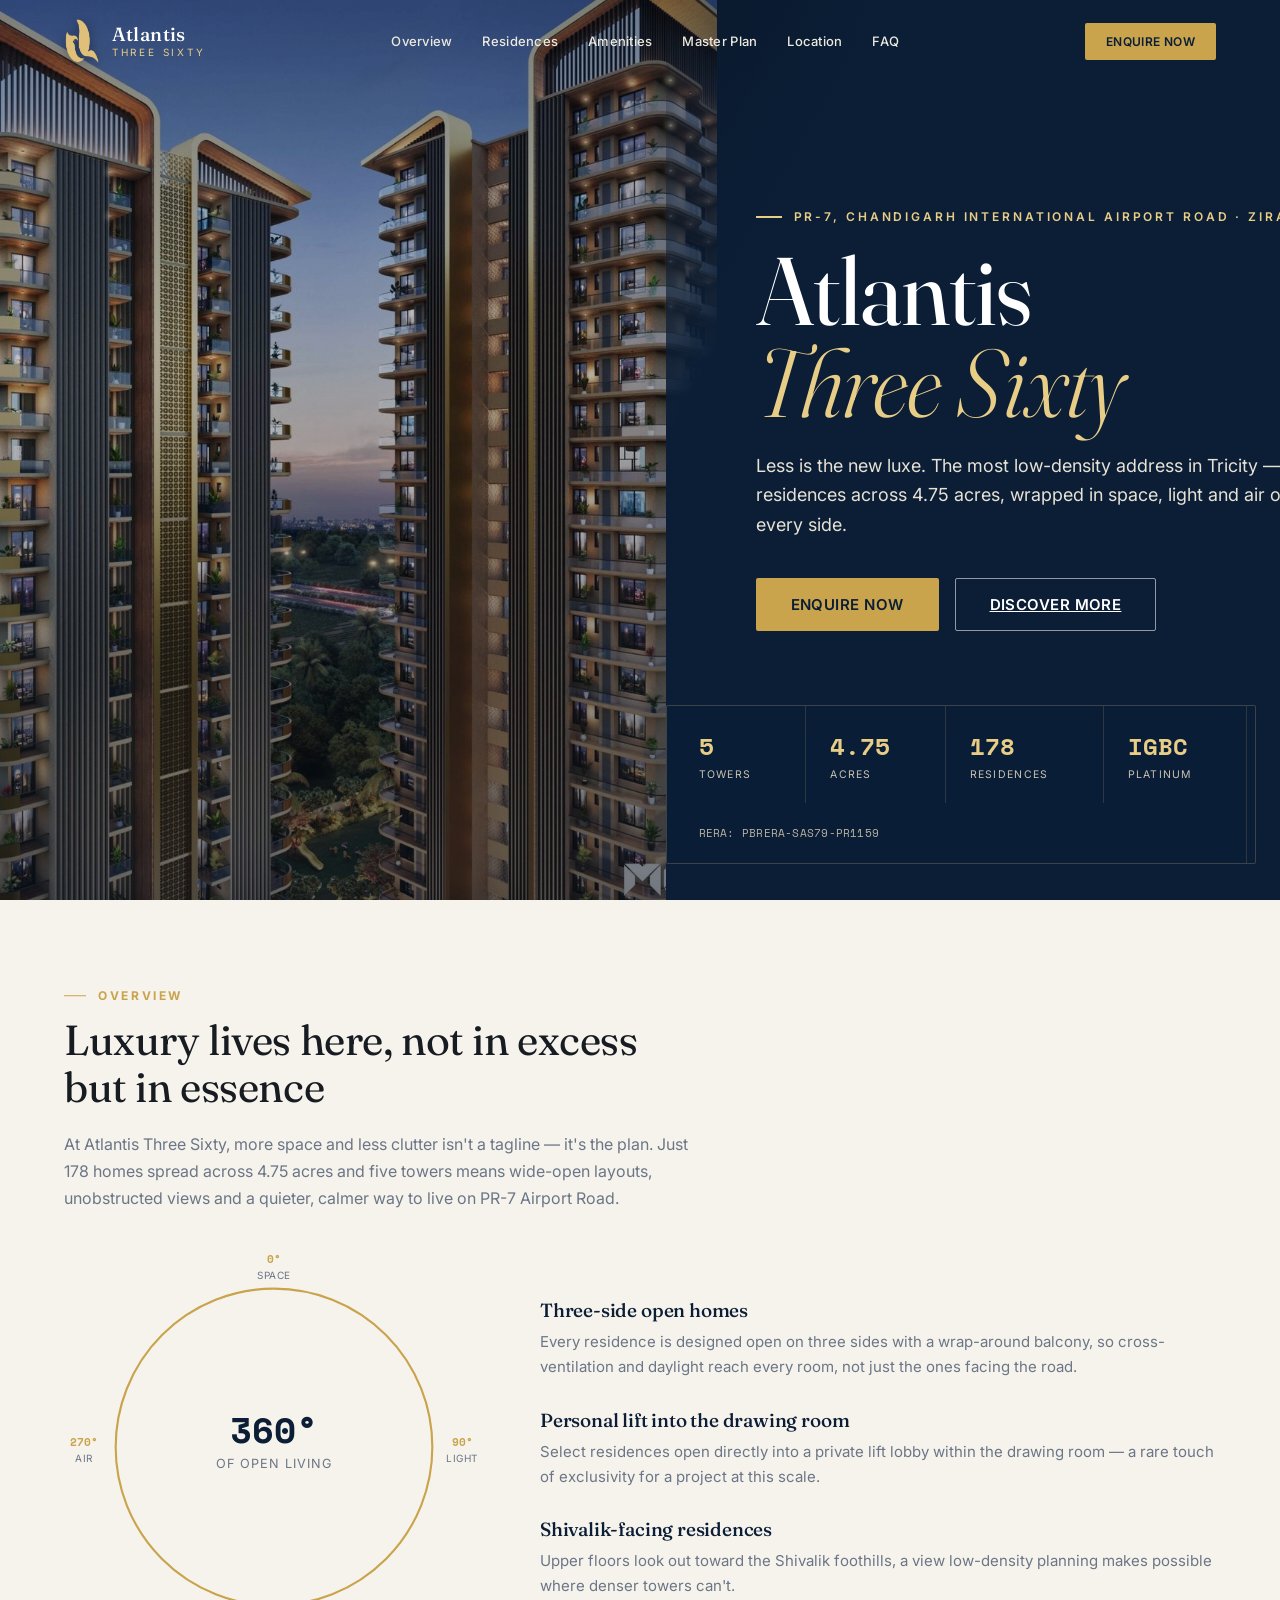
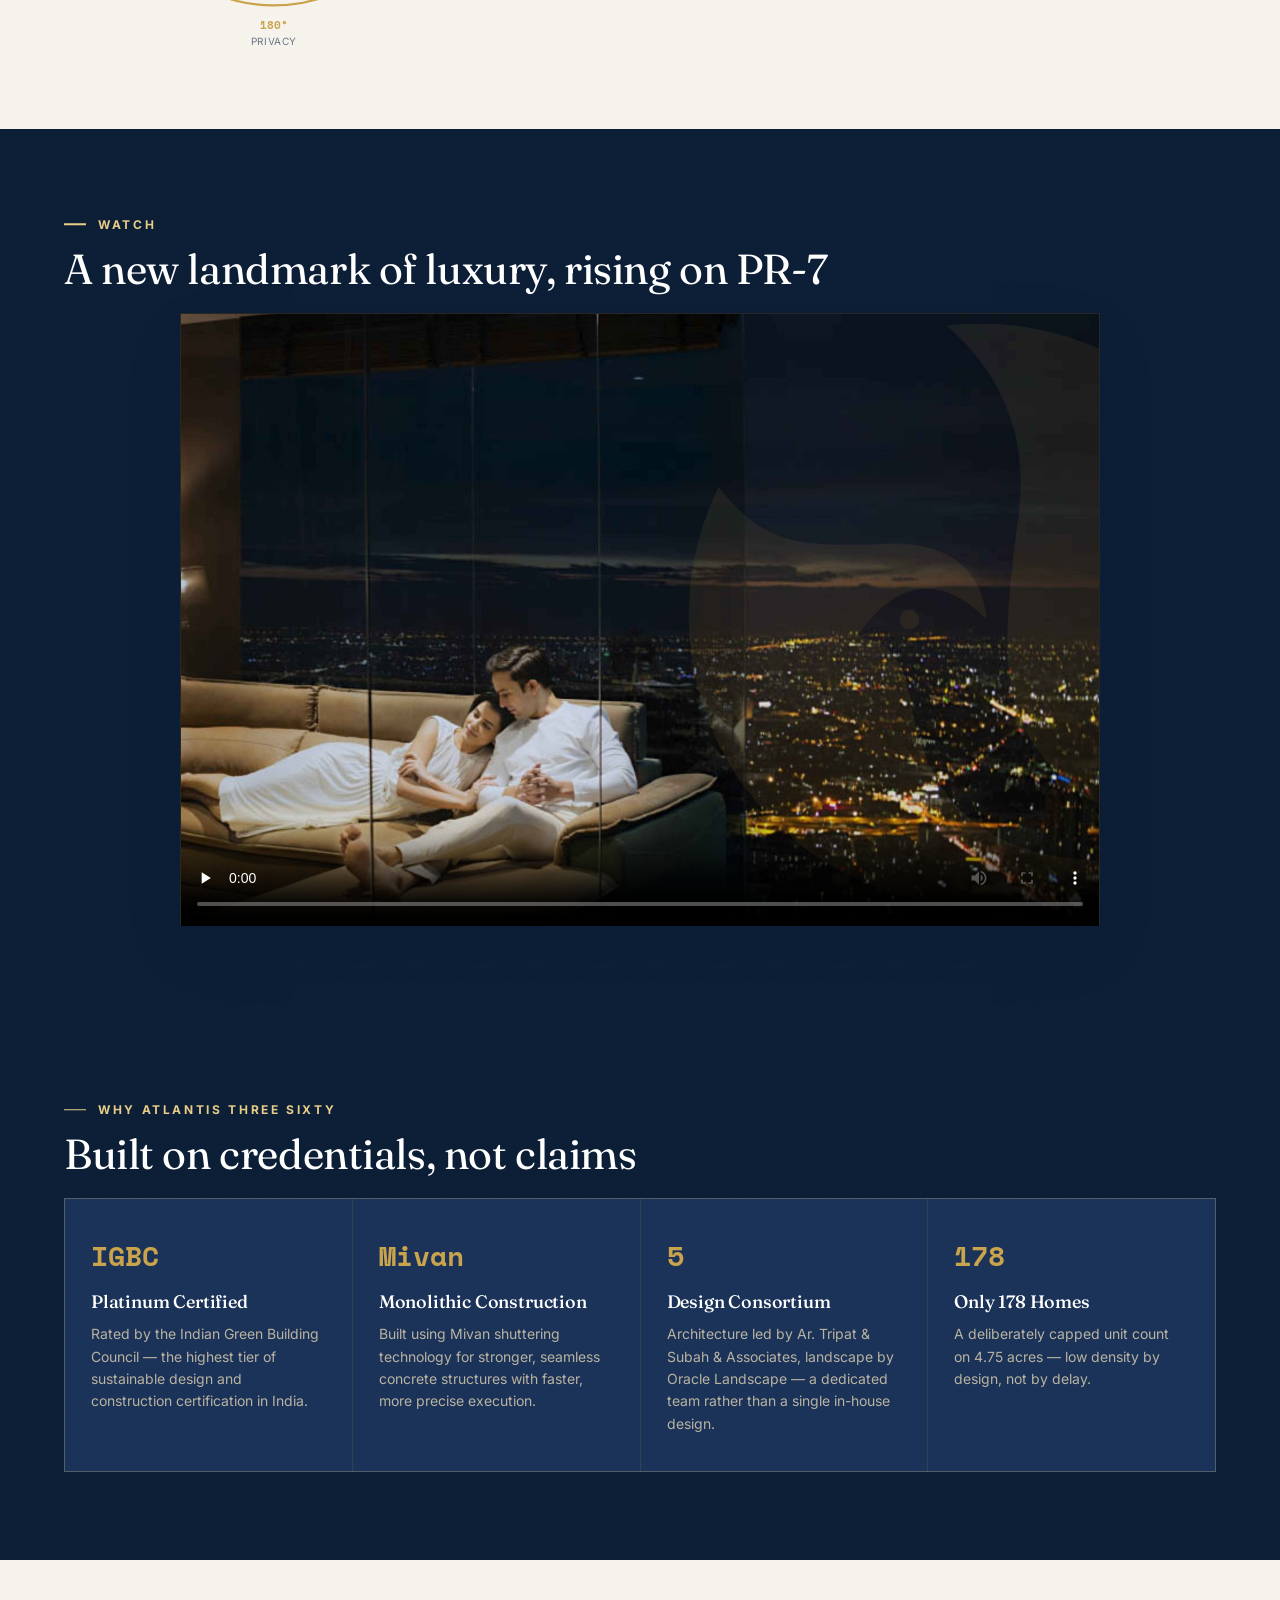
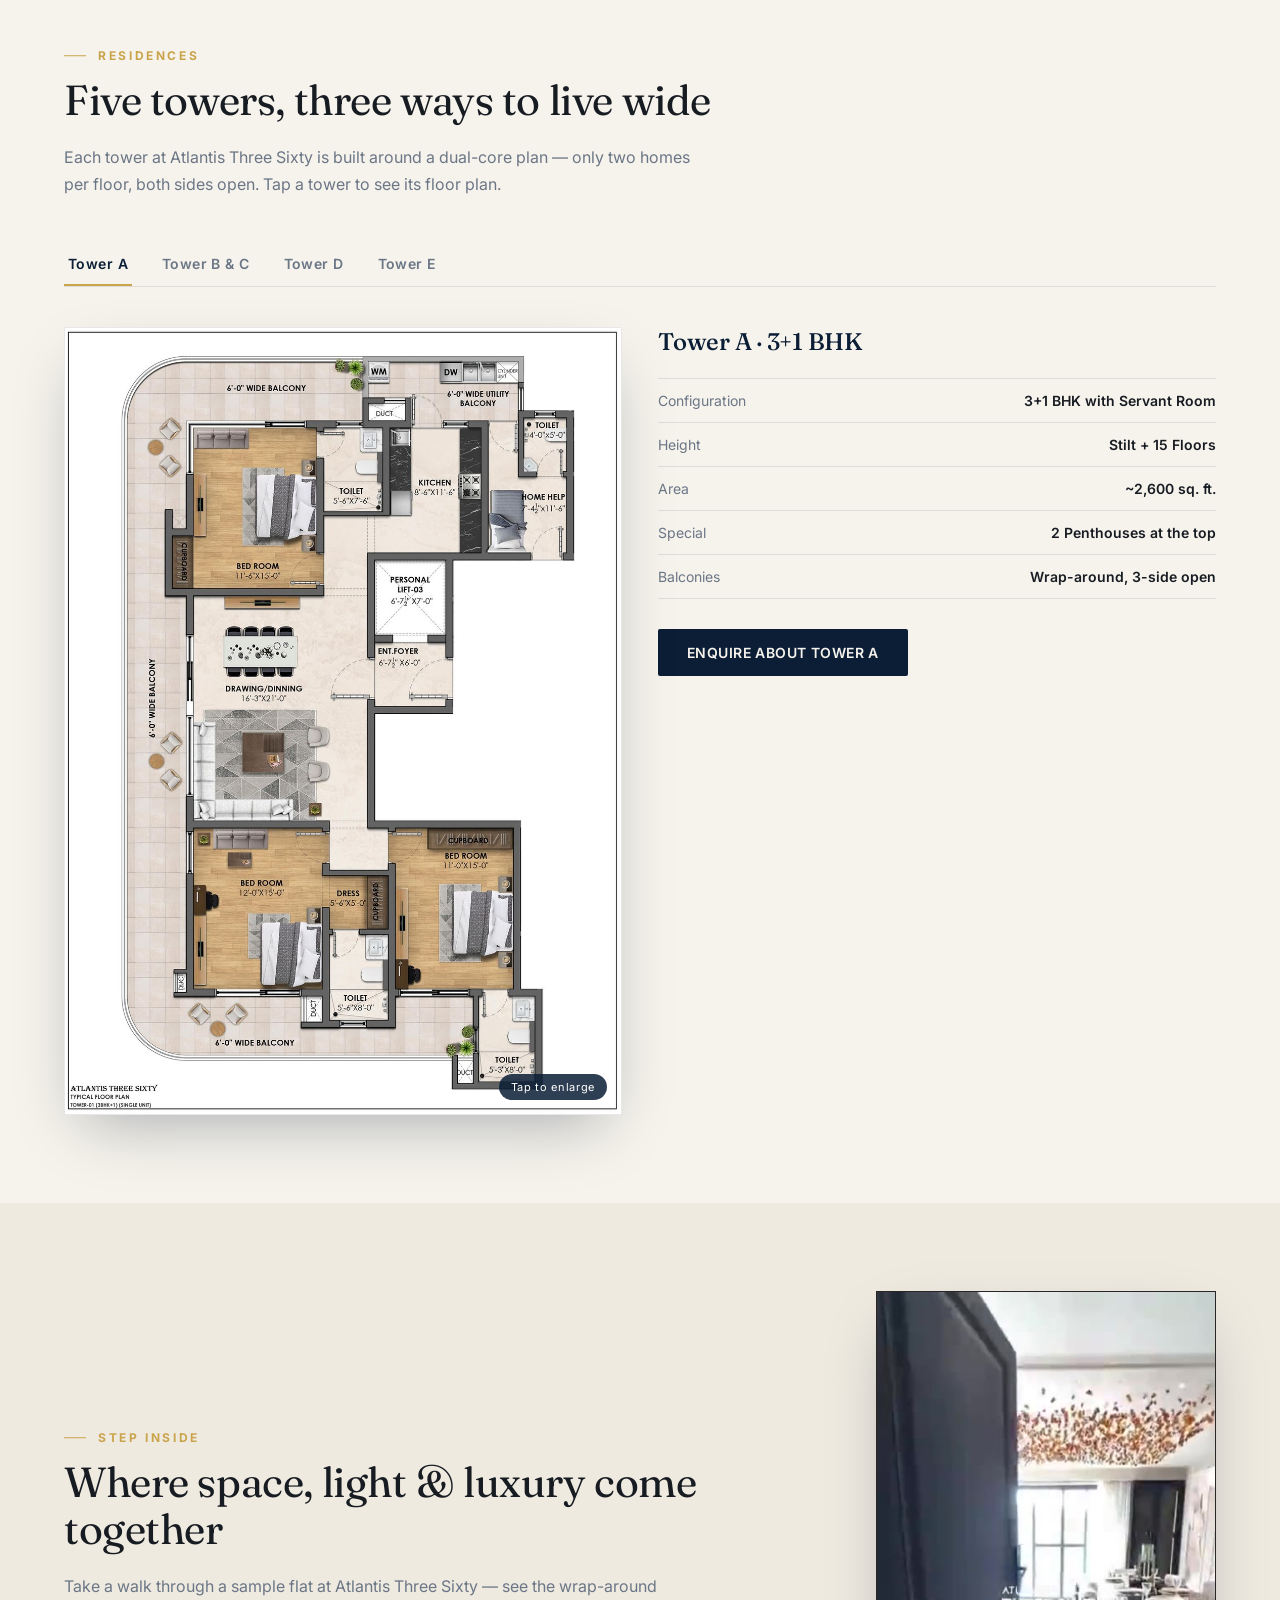
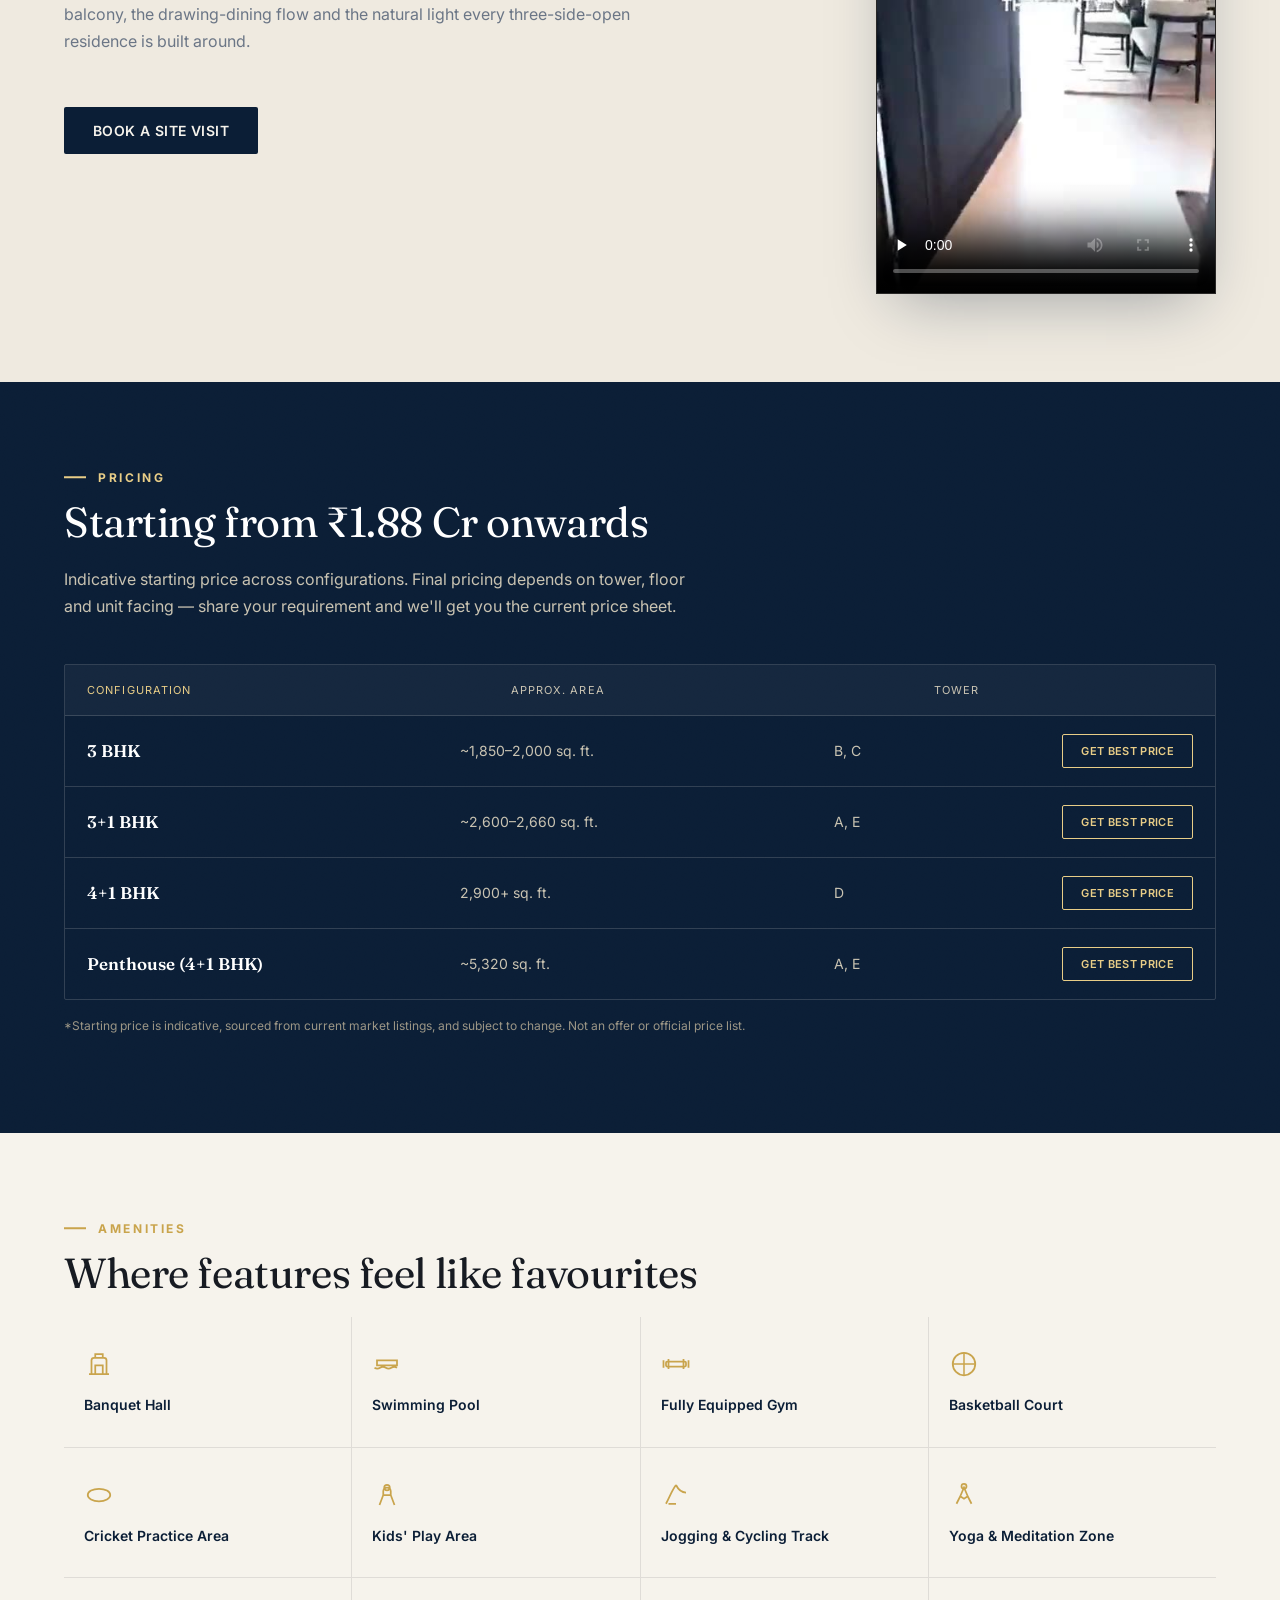
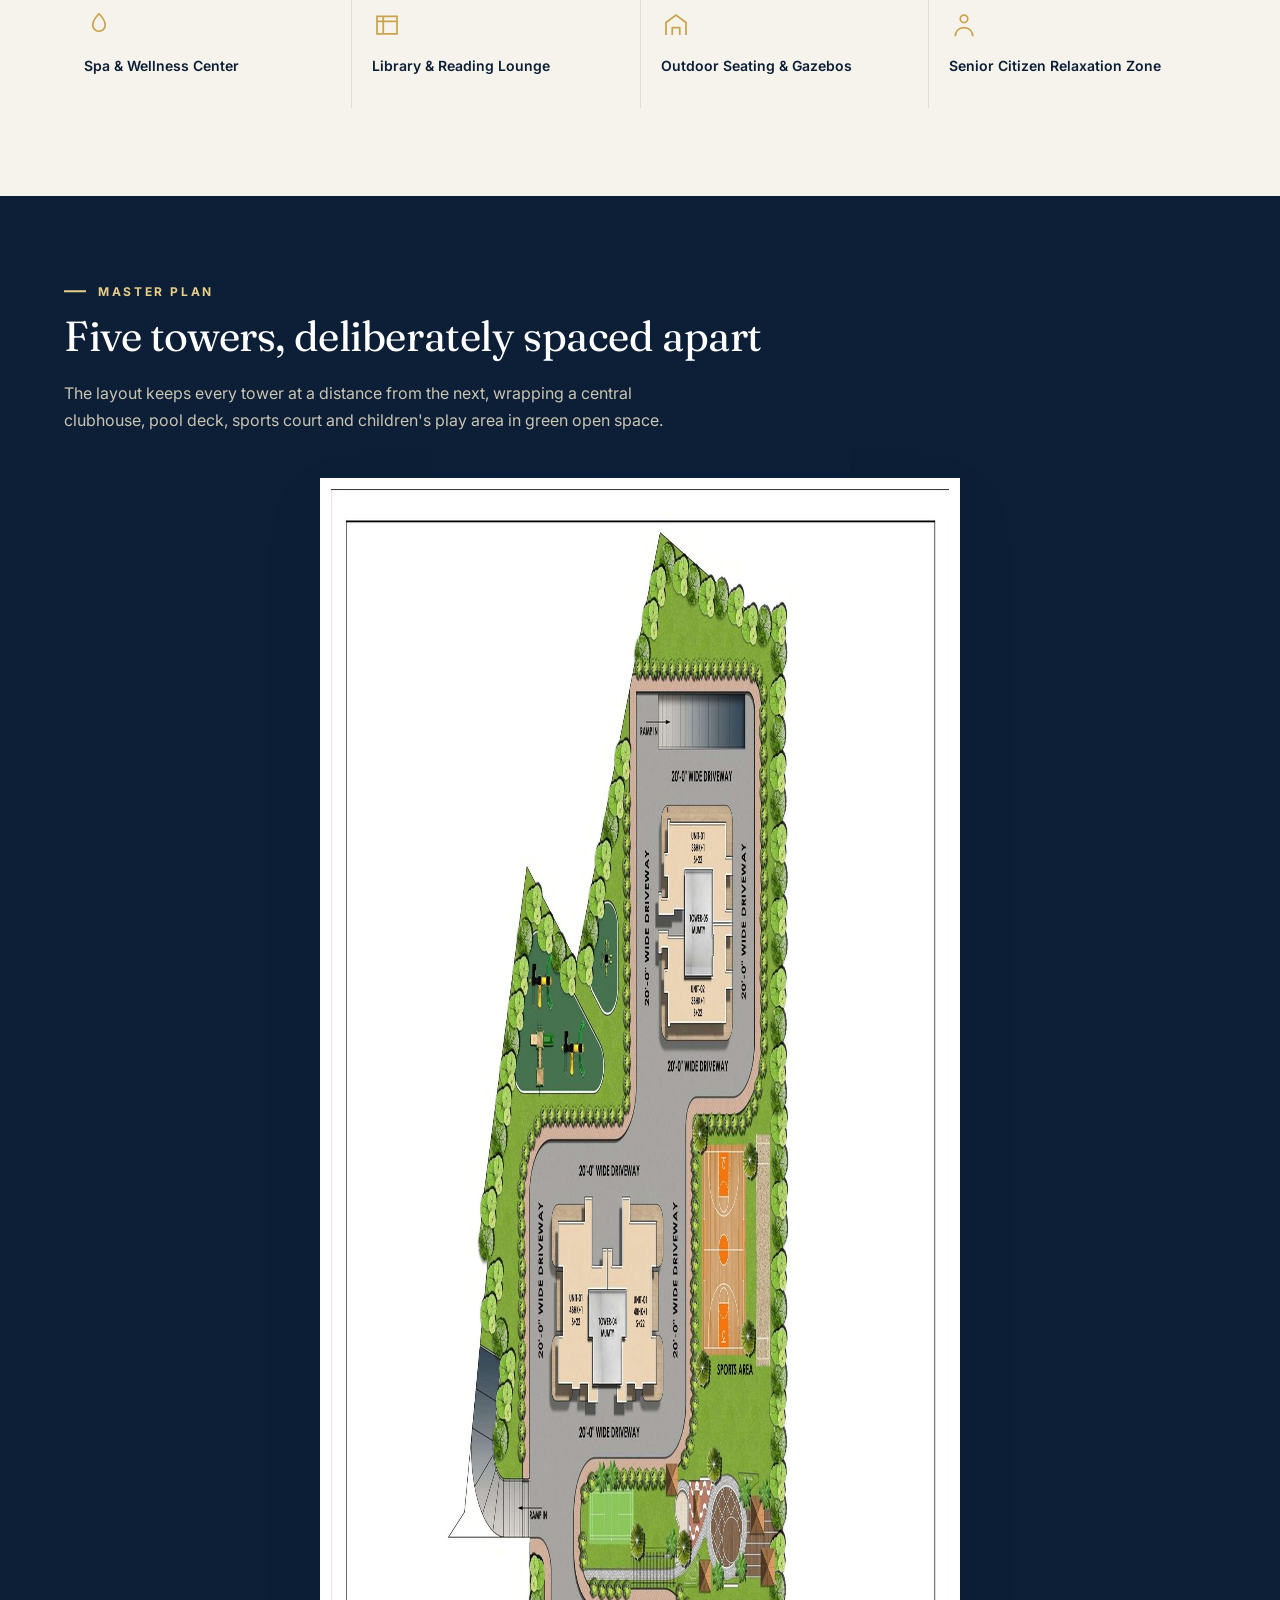
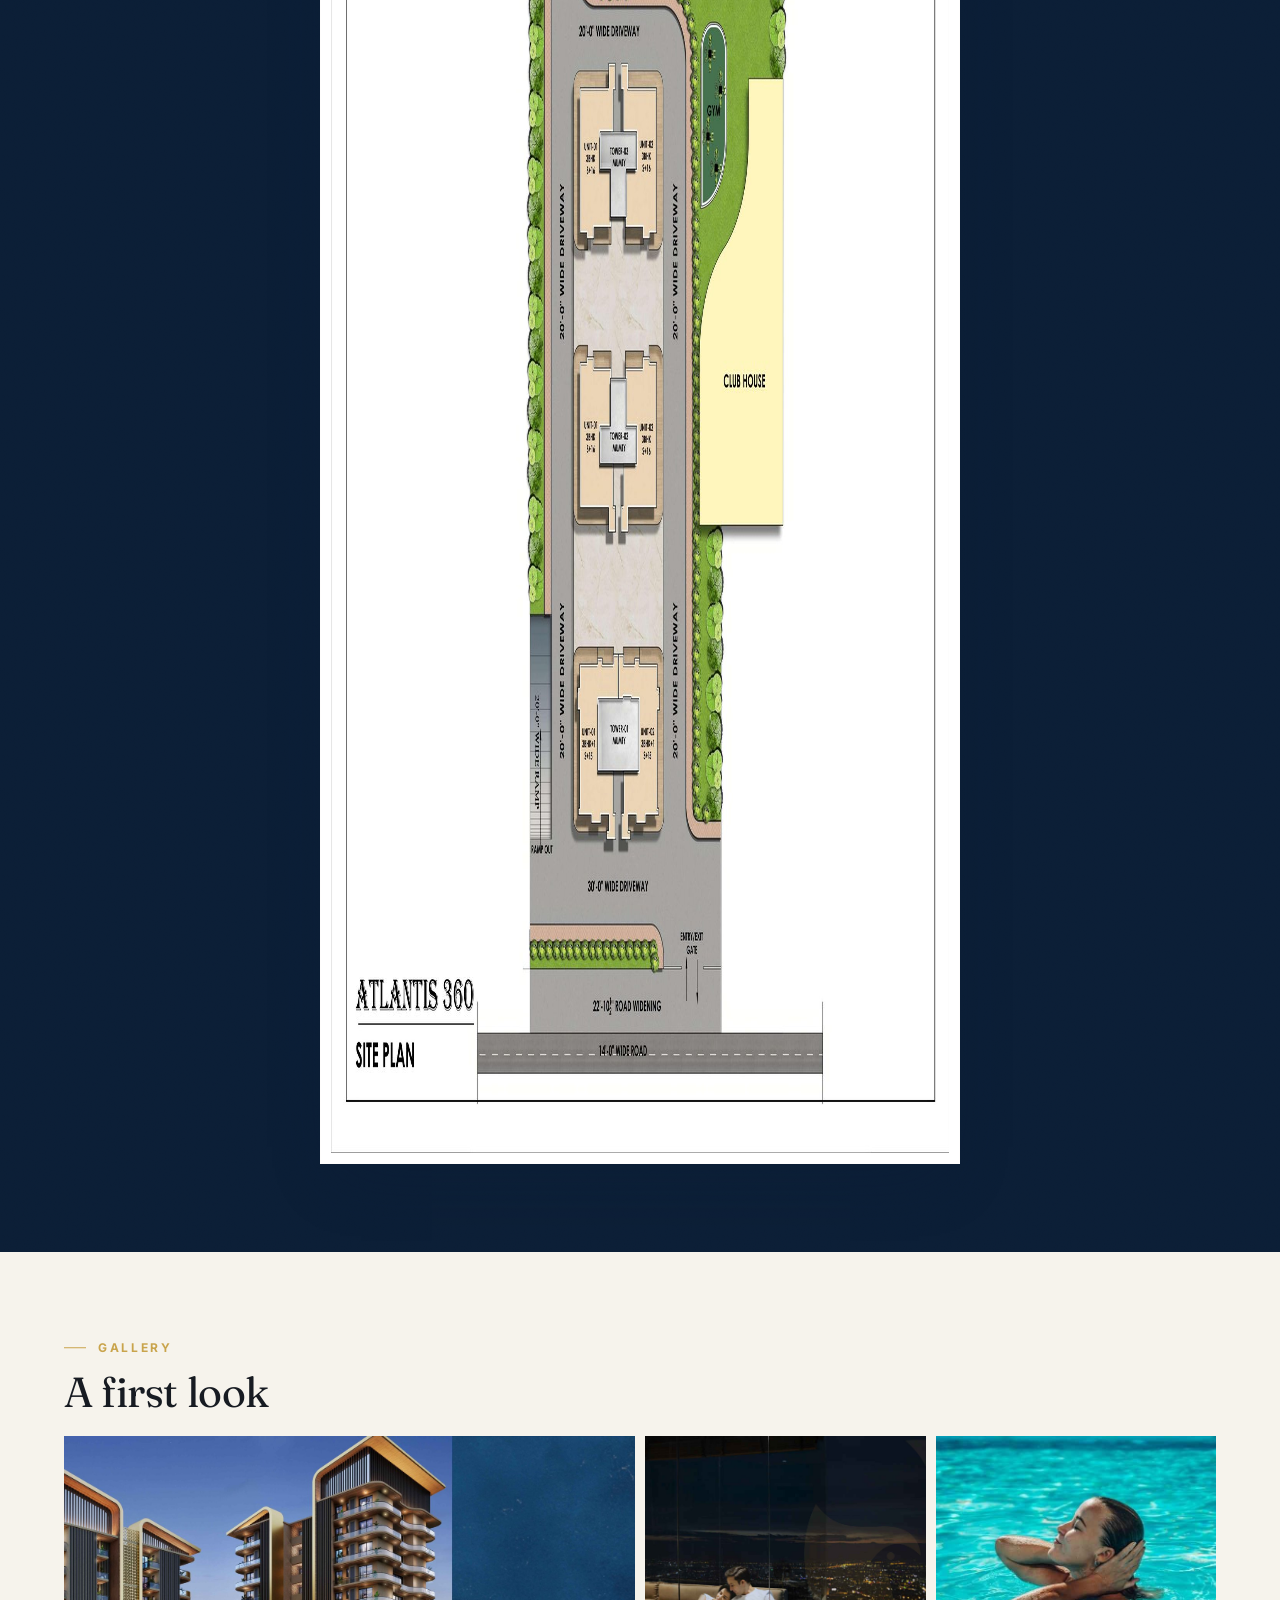
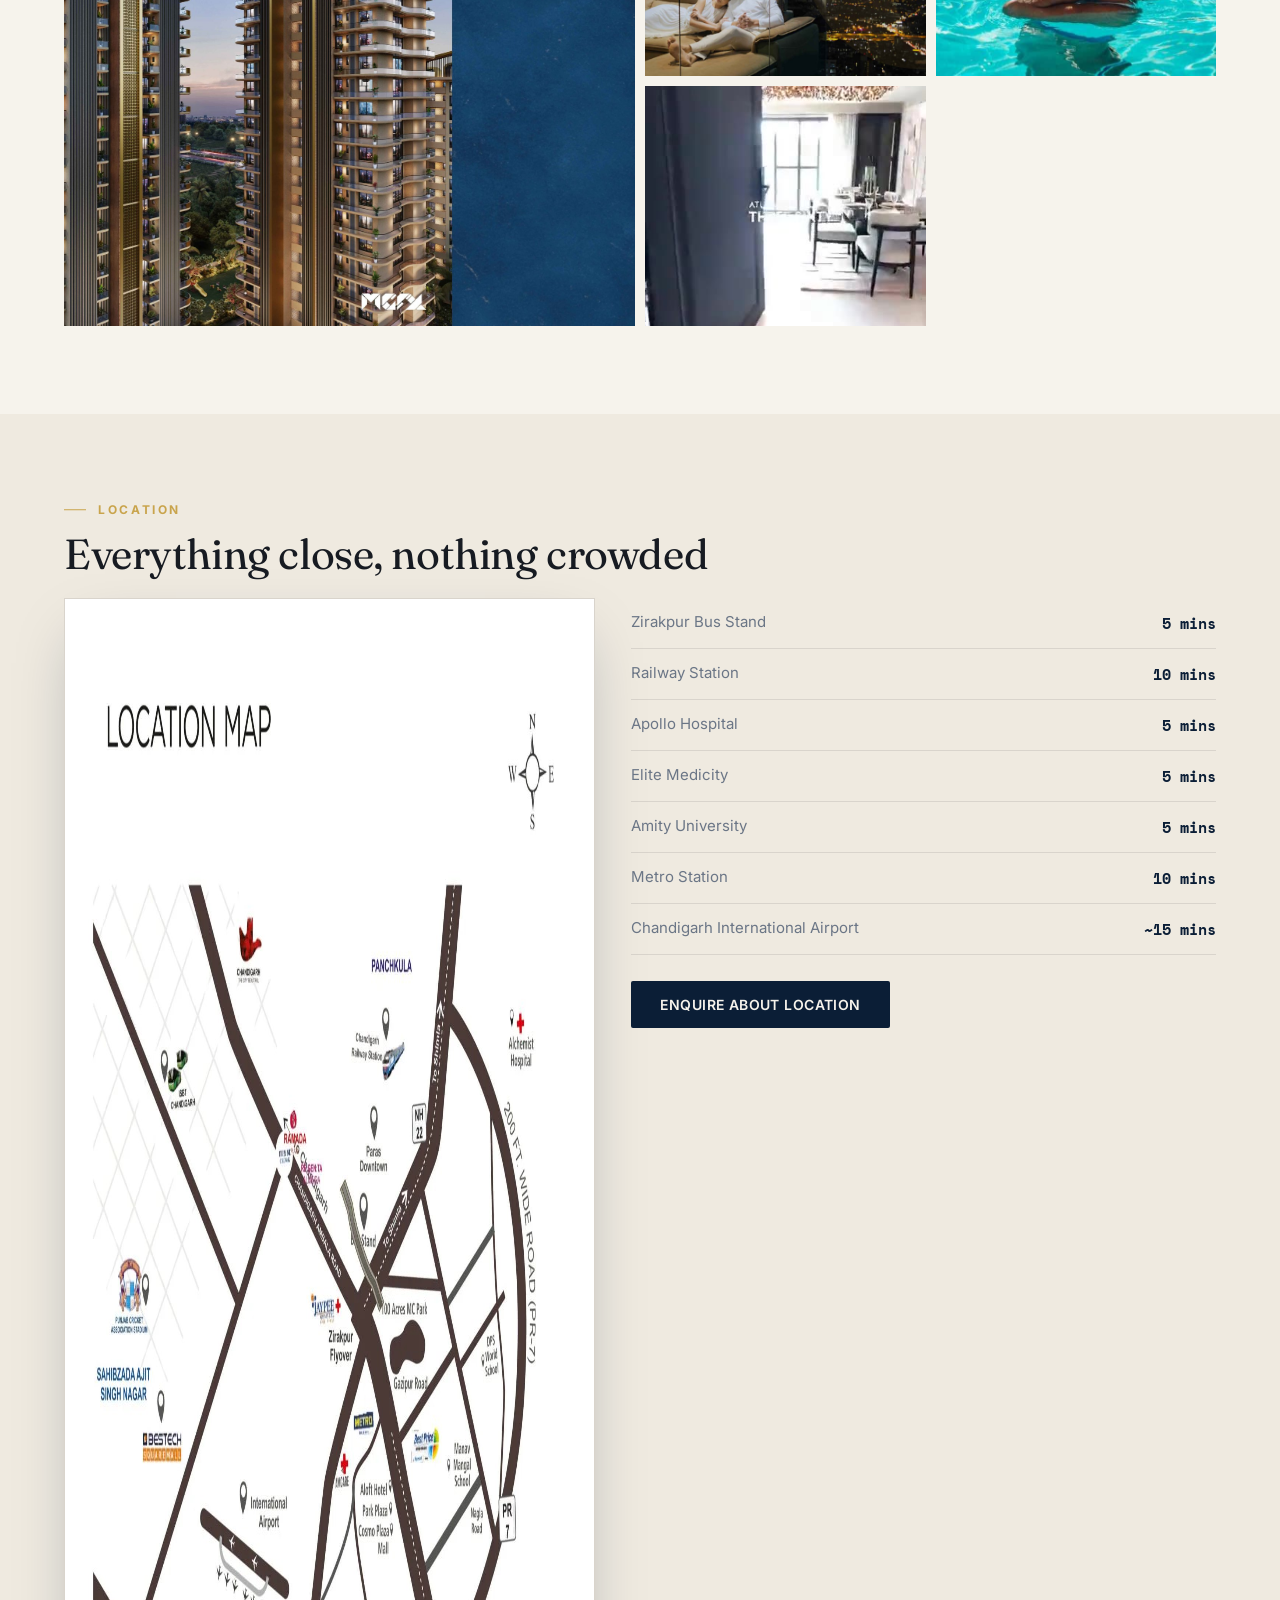
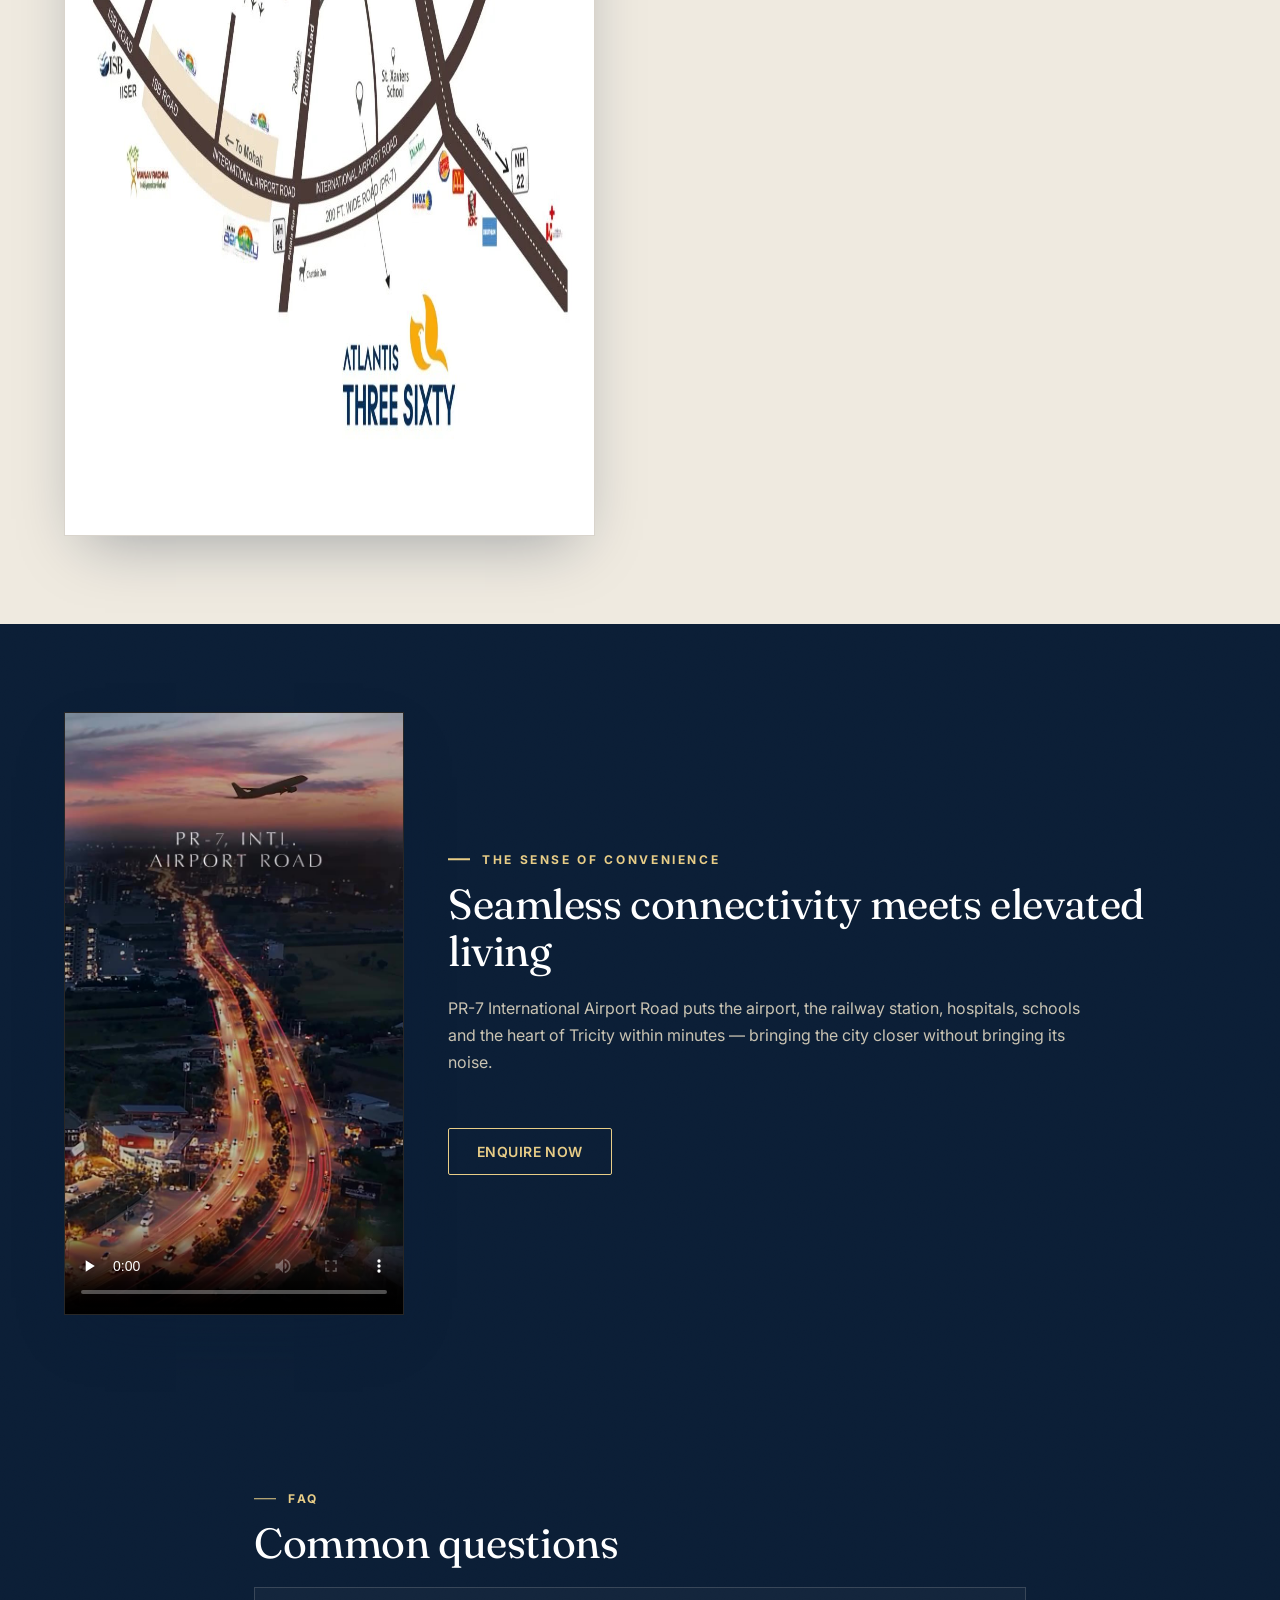
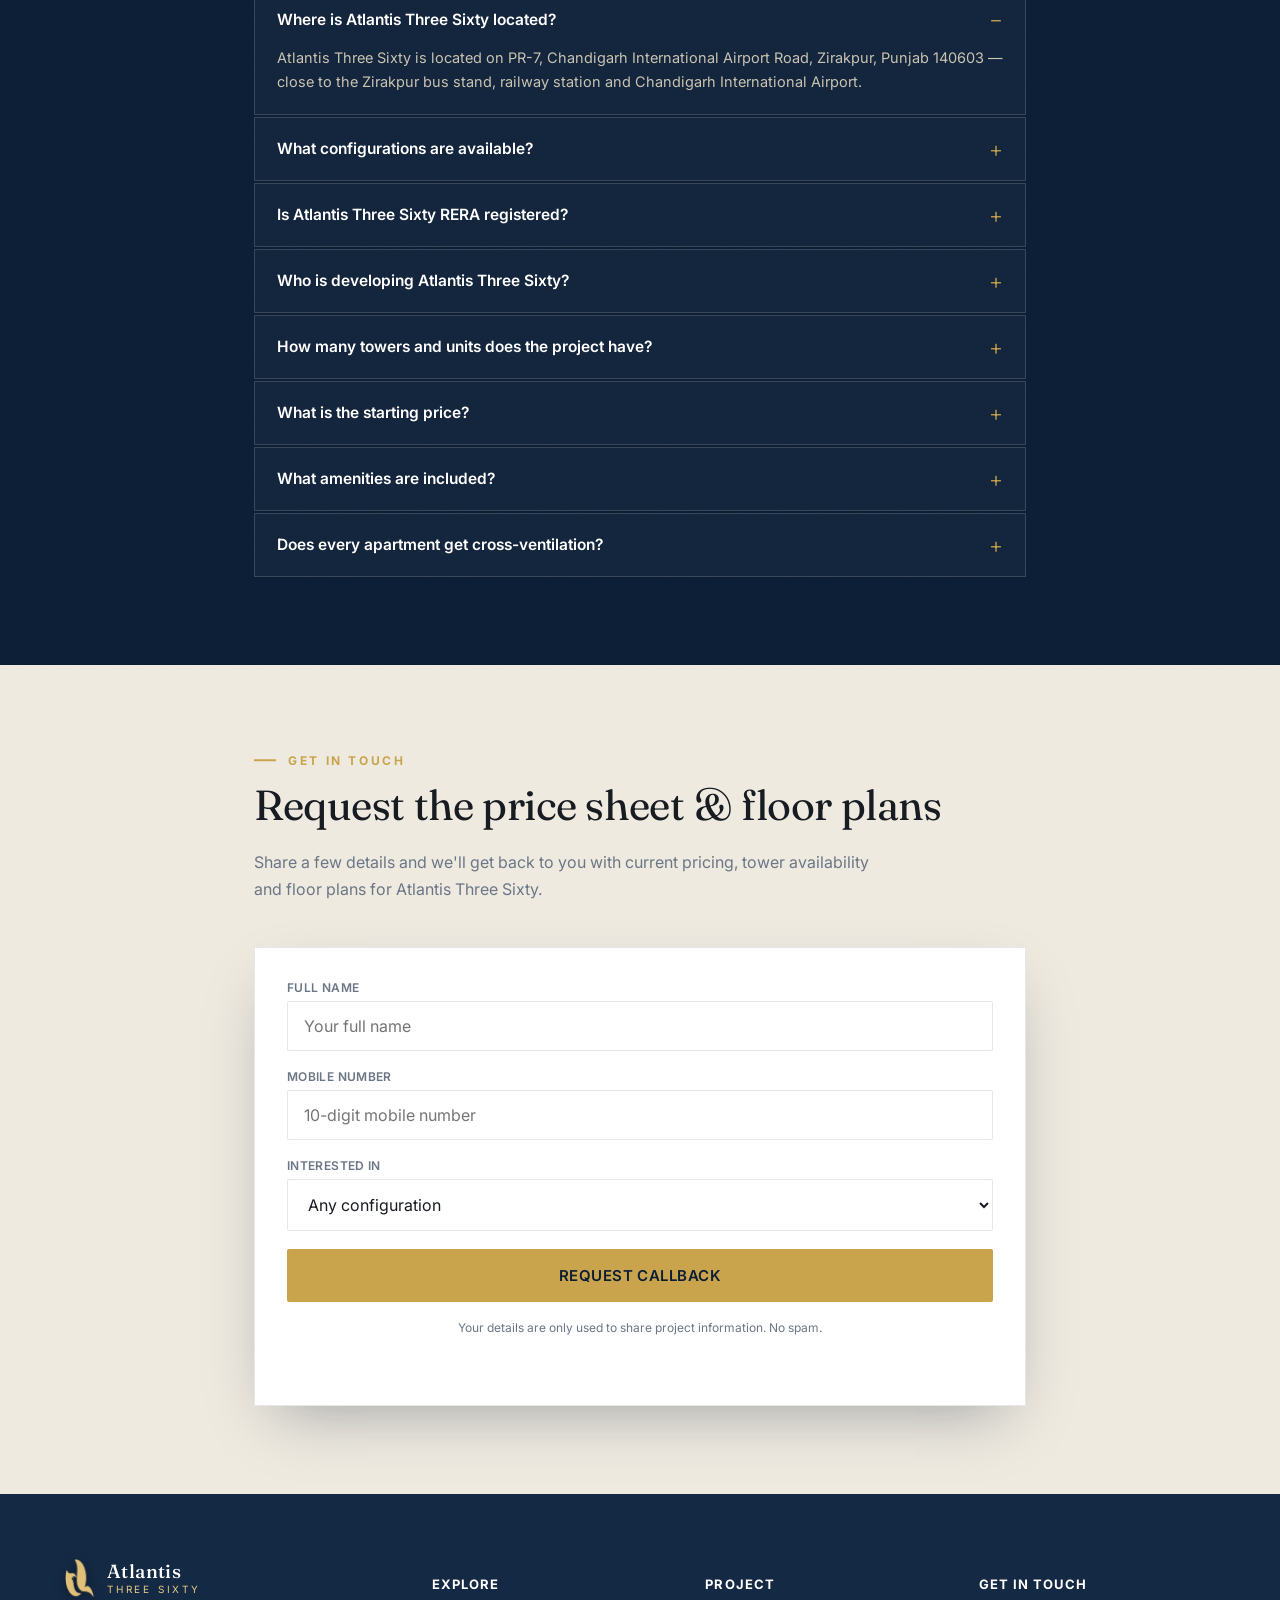
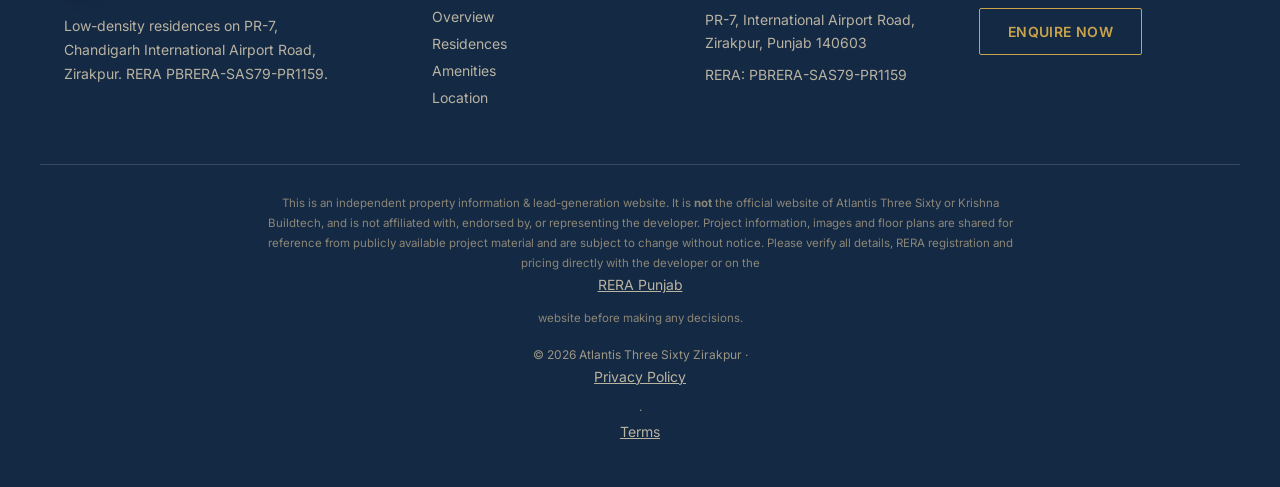
==== index.html @ 33a35a7e "Add files via upload" ====
<!DOCTYPE html>
<html lang="en">
<head>
<meta charset="UTF-8">
<meta name="viewport" content="width=device-width, initial-scale=1, shrink-to-fit=no">
<title>Atlantis Three Sixty, Zirakpur | 3 & 4 BHK Homes on PR-7</title>
<meta name="description" content="Low-density 3, 3+1 & 4+1 BHK homes at Atlantis Three Sixty, PR-7 Airport Road, Zirakpur. 5 towers, 178 units, IGBC Platinum certified. RERA registered.">
<meta name="keywords" content="Atlantis Three Sixty, Atlantis 360 Zirakpur, Atlantis Three Sixty Zirakpur, 3 BHK PR7 Airport Road Zirakpur, 4 BHK Zirakpur, low density flats Zirakpur, Krishna Buildtech Atlantis, apartments PR7 Zirakpur, 3+1 BHK Zirakpur">
<meta name="robots" content="index, follow, max-image-preview:large">
<link rel="canonical" href="https://atlantisthreesixtyzirakpur.com/">
<meta name="geo.region" content="IN-PB">
<meta name="geo.placename" content="Zirakpur, Punjab">
<meta name="geo.position" content="30.6547;76.8172">
<meta name="ICBM" content="30.6547, 76.8172">

<!-- Open Graph -->
<meta property="og:type" content="website">
<meta property="og:title" content="Atlantis Three Sixty Zirakpur | Low-Density 3 & 4 BHK Homes on PR-7 Airport Road">
<meta property="og:description" content="5 towers, 4.75 acres, only 178 units. 3-side open homes with wrap-around balconies & personal lift. IGBC Platinum. RERA PBRERA-SAS79-PR1159.">
<meta property="og:image" content="https://atlantisthreesixtyzirakpur.com/assets/img/tower-render.jpg">
<meta property="og:url" content="https://atlantisthreesixtyzirakpur.com/">
<meta property="og:locale" content="en_IN">
<meta name="twitter:card" content="summary_large_image">
<meta name="twitter:title" content="Atlantis Three Sixty Zirakpur">
<meta name="twitter:description" content="Low-density 3 & 4 BHK residences on PR-7 Airport Road, Zirakpur. RERA PBRERA-SAS79-PR1159.">
<meta name="twitter:image" content="https://atlantisthreesixtyzirakpur.com/assets/img/tower-render.jpg">

<link rel="icon" type="image/png" href="assets/img/favicon.png">
<link rel="apple-touch-icon" href="assets/img/favicon.png">
<link rel="manifest" href="manifest.json">
<meta name="theme-color" content="#0B1E36">

<link rel="preload" as="image" href="assets/img/hero-towers.jpg">
<link rel="preconnect" href="https://fonts.googleapis.com">
<link rel="preconnect" href="https://fonts.gstatic.com" crossorigin>
<link href="https://fonts.googleapis.com/css2?family=Fraunces:opsz,wght@9..144,300;9..144,400;9..144,500;9..144,600;9..144,700&family=Inter:wght@400;500;600;700;800&family=Space+Mono:wght@400;700&display=swap" rel="stylesheet">
<script src="https://cdn.tailwindcss.com"></script>
<link rel="stylesheet" href="styles.css">

<script type="application/ld+json">
{
  "@context": "https://schema.org",
  "@type": "ApartmentComplex",
  "name": "Atlantis Three Sixty",
  "description": "Low-density residential development with 3 BHK, 3+1 BHK and 4+1 BHK apartments across 5 towers on 4.75 acres in Zirakpur, Punjab.",
  "url": "https://atlantisthreesixtyzirakpur.com/",
  "image": "https://atlantisthreesixtyzirakpur.com/assets/img/tower-render.jpg",
  "address": {
    "@type": "PostalAddress",
    "streetAddress": "PR-7, International Airport Road",
    "addressLocality": "Zirakpur",
    "addressRegion": "Punjab",
    "postalCode": "140603",
    "addressCountry": "IN"
  },
  "geo": {
    "@type": "GeoCoordinates",
    "latitude": 30.6547,
    "longitude": 76.8172
  },
  "numberOfAccommodationUnits": 178,
  "petsAllowed": true,
  "amenityFeature": [
    {"@type":"LocationFeatureSpecification","name":"Swimming Pool"},
    {"@type":"LocationFeatureSpecification","name":"Clubhouse"},
    {"@type":"LocationFeatureSpecification","name":"Gymnasium"},
    {"@type":"LocationFeatureSpecification","name":"Banquet Hall"},
    {"@type":"LocationFeatureSpecification","name":"Basketball Court"},
    {"@type":"LocationFeatureSpecification","name":"Cricket Court"},
    {"@type":"LocationFeatureSpecification","name":"Kids Play Area"},
    {"@type":"LocationFeatureSpecification","name":"Jogging & Cycling Track"},
    {"@type":"LocationFeatureSpecification","name":"Yoga & Meditation Zone"},
    {"@type":"LocationFeatureSpecification","name":"Spa & Wellness Center"}
  ]
}
</script>
<script type="application/ld+json">
{
  "@context": "https://schema.org",
  "@type": "RealEstateAgent",
  "name": "Atlantis Three Sixty — Project Information",
  "description": "Independent real estate marketing partner providing information on residential projects in the Tricity region, including Atlantis Three Sixty, Zirakpur.",
  "url": "https://atlantisthreesixtyzirakpur.com/",
  "areaServed": {"@type": "City", "name": "Zirakpur"}
}
</script>
<script type="application/ld+json">
{
  "@context": "https://schema.org",
  "@type": "BreadcrumbList",
  "itemListElement": [
    {"@type":"ListItem","position":1,"name":"Home","item":"https://atlantisthreesixtyzirakpur.com/"},
    {"@type":"ListItem","position":2,"name":"Atlantis Three Sixty, Zirakpur","item":"https://atlantisthreesixtyzirakpur.com/#overview"}
  ]
}
</script>
<script type="application/ld+json">
{
  "@context": "https://schema.org",
  "@type": "FAQPage",
  "mainEntity": [
    {"@type":"Question","name":"Where is Atlantis Three Sixty located?","acceptedAnswer":{"@type":"Answer","text":"Atlantis Three Sixty is located on PR-7, Chandigarh International Airport Road, Zirakpur, Punjab 140603 — close to the Zirakpur bus stand, railway station and Chandigarh International Airport."}},
    {"@type":"Question","name":"What configurations are available?","acceptedAnswer":{"@type":"Answer","text":"3 BHK (Towers B & C), 3+1 BHK with servant room (Towers A & E), and 4+1 BHK with servant room (Tower D), plus limited 4+1 BHK penthouses in Towers A & E."}},
    {"@type":"Question","name":"Is Atlantis Three Sixty RERA registered?","acceptedAnswer":{"@type":"Answer","text":"Yes, the project is registered under RERA Punjab with registration number PBRERA-SAS79-PR1159."}},
    {"@type":"Question","name":"Who is developing Atlantis Three Sixty?","acceptedAnswer":{"@type":"Answer","text":"The project is developed by Krishna Buildtech, which has also delivered Atlantis Grand and Atlantis Heights in Zirakpur."}},
    {"@type":"Question","name":"How many towers and units does the project have?","acceptedAnswer":{"@type":"Answer","text":"5 towers spread across 4.75 acres, comprising only 178 residences in total, making it one of the lowest-density projects in the Tricity region."}},
    {"@type":"Question","name":"What is the starting price?","acceptedAnswer":{"@type":"Answer","text":"Prices start from approximately Rs 1.88 Cr onwards, varying by tower, floor and configuration."}},
    {"@type":"Question","name":"What amenities are included?","acceptedAnswer":{"@type":"Answer","text":"A clubhouse, swimming pool, gymnasium, banquet hall, basketball and cricket courts, kids' play area, jogging and cycling track, yoga zone, spa, library and senior citizen relaxation zone."}},
    {"@type":"Question","name":"Does every apartment get cross-ventilation?","acceptedAnswer":{"@type":"Answer","text":"Yes, each floor has only two apartments in a dual-core layout, and residences are designed open on three sides with wrap-around balconies for daylight and airflow."}}
  ]
}
</script>
</head>
<body>

<!-- ============ HEADER ============ -->
<header id="site-header" class="site-header">
  <div class="header-inner">
    <a href="#top" class="brand">
      <img src="assets/img/logo-icon-gold.png" alt="Atlantis Three Sixty" class="brand-mark-img" width="46" height="59">
      <span class="brand-text">
        <span class="brand-name">Atlantis</span>
        <span class="brand-sub">THREE&nbsp;SIXTY</span>
      </span>
    </a>
    <nav class="nav-desktop" aria-label="Primary">
      <a href="#overview">Overview</a>
      <a href="#configurations">Residences</a>
      <a href="#amenities">Amenities</a>
      <a href="#masterplan">Master Plan</a>
      <a href="#location">Location</a>
      <a href="#faq">FAQ</a>
    </nav>
    <div class="header-cta">
      <button class="btn btn-gold" data-open-modal data-source="header">Enquire Now</button>
      <button id="hamburger" class="hamburger" aria-label="Open menu" aria-expanded="false">
        <span></span><span></span><span></span>
      </button>
    </div>
  </div>
</header>

<!-- ============ MOBILE NAV ============ -->
<div id="mobile-nav" class="mobile-nav" aria-hidden="true">
  <nav aria-label="Mobile">
    <a href="#overview">Overview</a>
    <a href="#configurations">Residences</a>
    <a href="#pricing">Pricing</a>
    <a href="#amenities">Amenities</a>
    <a href="#masterplan">Master Plan</a>
    <a href="#gallery">Gallery</a>
    <a href="#location">Location</a>
    <a href="#faq">FAQ</a>
  </nav>
  <button class="btn btn-gold w-full" data-open-modal data-source="mobile_nav">Enquire Now</button>
</div>

<main id="top">

<!-- ============ HERO ============ -->
<section class="hero">
  <div class="hero-media">
    <img src="assets/img/hero-towers.jpg" alt="Atlantis Three Sixty tower elevation at dusk" class="hero-bg-img">
  </div>
  <div class="hero-scrim"></div>
  <div class="hero-grain" aria-hidden="true"></div>
  <div class="hero-panel">
    <div class="hero-content">
      <p class="eyebrow">PR-7, Chandigarh International Airport Road &middot; Zirakpur</p>
      <h1>Atlantis <span>Three Sixty</span></h1>
      <p class="hero-tagline">Less is the new luxe. The most low-density address in Tricity — 178 residences across 4.75 acres, wrapped in space, light and air on every side.</p>
      <div class="hero-ctas">
        <button class="btn btn-gold btn-lg" data-open-modal data-source="hero">Enquire Now</button>
        <a href="#overview" class="btn btn-ghost btn-lg">Discover More</a>
      </div>
    </div>
  </div>
  <div class="hero-stat-strip">
    <div><span class="num">5</span><span class="lbl">Towers</span></div>
    <div><span class="num">4.75</span><span class="lbl">Acres</span></div>
    <div><span class="num">178</span><span class="lbl">Residences</span></div>
    <div><span class="num">IGBC</span><span class="lbl">Platinum</span></div>
    <div class="hero-stat-rera">RERA: PBRERA-SAS79-PR1159</div>
  </div>
</section>

<!-- ============ OVERVIEW ============ -->
<section id="overview" class="section section-ivory">
  <div class="container">
    <p class="section-eyebrow">Overview</p>
    <h2 class="section-title">Luxury lives here, not in excess<br class="hide-mobile"> but in essence</h2>
    <p class="section-lede">At Atlantis Three Sixty, more space and less clutter isn't a tagline — it's the plan. Just 178 homes spread across 4.75 acres and five towers means wide-open layouts, unobstructed views and a quieter, calmer way to live on PR-7 Airport Road.</p>

    <div class="ring-wrap">
      <div class="ring-diagram" aria-hidden="true">
        <svg viewBox="0 0 360 360" class="ring-svg">
          <circle cx="180" cy="180" r="150" class="ring-track"/>
          <circle cx="180" cy="180" r="150" class="ring-progress"/>
          <text x="180" y="176" text-anchor="middle" class="ring-center-num">360°</text>
          <text x="180" y="200" text-anchor="middle" class="ring-center-lbl">of open living</text>
        </svg>
        <div class="ring-point rp-1"><span class="rp-deg">0°</span><span class="rp-label">Space</span></div>
        <div class="ring-point rp-2"><span class="rp-deg">90°</span><span class="rp-label">Light</span></div>
        <div class="ring-point rp-3"><span class="rp-deg">180°</span><span class="rp-label">Privacy</span></div>
        <div class="ring-point rp-4"><span class="rp-deg">270°</span><span class="rp-label">Air</span></div>
      </div>
      <div class="ring-copy">
        <div class="ring-feature">
          <h3>Three-side open homes</h3>
          <p>Every residence is designed open on three sides with a wrap-around balcony, so cross-ventilation and daylight reach every room, not just the ones facing the road.</p>
        </div>
        <div class="ring-feature">
          <h3>Personal lift into the drawing room</h3>
          <p>Select residences open directly into a private lift lobby within the drawing room — a rare touch of exclusivity for a project at this scale.</p>
        </div>
        <div class="ring-feature">
          <h3>Shivalik-facing residences</h3>
          <p>Upper floors look out toward the Shivalik foothills, a view low-density planning makes possible where denser towers can't.</p>
        </div>
      </div>
    </div>
  </div>
</section>

<!-- ============ VIDEO ============ -->
<section class="section section-navy video-section">
  <div class="container">
    <p class="section-eyebrow section-eyebrow-light">Watch</p>
    <h2 class="section-title section-title-light">A new landmark of luxury, rising on PR-7</h2>
    <div class="video-frame">
      <video id="promo-video" controls preload="none" poster="assets/img/skyline-lifestyle.jpg" playsinline>
        <source src="assets/video/promo.mp4" type="video/mp4">
      </video>
    </div>
  </div>
</section>

<!-- ============ WHY / CREDENTIALS ============ -->
<section class="section section-navy">
  <div class="container">
    <p class="section-eyebrow section-eyebrow-light">Why Atlantis Three Sixty</p>
    <h2 class="section-title section-title-light">Built on credentials, not claims</h2>
    <div class="why-grid">
      <div class="why-card">
        <span class="why-num">IGBC</span>
        <h3>Platinum Certified</h3>
        <p>Rated by the Indian Green Building Council — the highest tier of sustainable design and construction certification in India.</p>
      </div>
      <div class="why-card">
        <span class="why-num">Mivan</span>
        <h3>Monolithic Construction</h3>
        <p>Built using Mivan shuttering technology for stronger, seamless concrete structures with faster, more precise execution.</p>
      </div>
      <div class="why-card">
        <span class="why-num">5</span>
        <h3>Design Consortium</h3>
        <p>Architecture led by Ar. Tripat &amp; Subah &amp; Associates, landscape by Oracle Landscape — a dedicated team rather than a single in-house design.</p>
      </div>
      <div class="why-card">
        <span class="why-num">178</span>
        <h3>Only 178 Homes</h3>
        <p>A deliberately capped unit count on 4.75 acres — low density by design, not by delay.</p>
      </div>
    </div>
  </div>
</section>

<!-- ============ CONFIGURATIONS ============ -->
<section id="configurations" class="section section-ivory">
  <div class="container">
    <p class="section-eyebrow">Residences</p>
    <h2 class="section-title">Five towers, three ways to live wide</h2>
    <p class="section-lede">Each tower at Atlantis Three Sixty is built around a dual-core plan — only two homes per floor, both sides open. Tap a tower to see its floor plan.</p>

    <div class="tower-tabs" role="tablist">
      <button class="tower-tab active" data-tower="a" role="tab" aria-selected="true">Tower A</button>
      <button class="tower-tab" data-tower="bc" role="tab" aria-selected="false">Tower B &amp; C</button>
      <button class="tower-tab" data-tower="d" role="tab" aria-selected="false">Tower D</button>
      <button class="tower-tab" data-tower="e" role="tab" aria-selected="false">Tower E</button>
    </div>

    <div class="tower-panels">
      <div class="tower-panel active" data-panel="a">
        <div class="tower-panel-grid">
          <button class="tower-plan-img" data-lightbox="assets/floorplans/tower-a-3plus1bhk.jpg" aria-label="Open Tower A floor plan">
            <img src="assets/floorplans/tower-a-3plus1bhk.jpg" alt="Tower A 3+1 BHK floor plan, Atlantis Three Sixty Zirakpur" loading="lazy" width="1100" height="1555">
            <span class="plan-zoom">Tap to enlarge</span>
          </button>
          <div class="tower-plan-facts">
            <h3>Tower A &middot; 3+1 BHK</h3>
            <ul class="fact-list">
              <li><span>Configuration</span><strong>3+1 BHK with Servant Room</strong></li>
              <li><span>Height</span><strong>Stilt + 15 Floors</strong></li>
              <li><span>Area</span><strong>~2,600 sq. ft.</strong></li>
              <li><span>Special</span><strong>2 Penthouses at the top</strong></li>
              <li><span>Balconies</span><strong>Wrap-around, 3-side open</strong></li>
            </ul>
            <button class="btn btn-navy" data-open-modal data-source="tower_a">Enquire About Tower A</button>
          </div>
        </div>
      </div>
      <div class="tower-panel" data-panel="bc">
        <div class="tower-panel-grid">
          <button class="tower-plan-img" data-lightbox="assets/floorplans/tower-bc-3bhk.jpg" aria-label="Open Tower B and C floor plan">
            <img src="assets/floorplans/tower-bc-3bhk.jpg" alt="Tower B and C 3 BHK floor plan, Atlantis Three Sixty Zirakpur" loading="lazy" width="1100" height="1555">
            <span class="plan-zoom">Tap to enlarge</span>
          </button>
          <div class="tower-plan-facts">
            <h3>Tower B &amp; C &middot; 3 BHK</h3>
            <ul class="fact-list">
              <li><span>Configuration</span><strong>3 BHK</strong></li>
              <li><span>Height</span><strong>Tower B: Stilt+15 &middot; Tower C: Stilt+16</strong></li>
              <li><span>Layout</span><strong>Dual core, 2 homes per floor</strong></li>
              <li><span>Balconies</span><strong>Wrap-around, 3-side open</strong></li>
            </ul>
            <button class="btn btn-navy" data-open-modal data-source="tower_bc">Enquire About Tower B/C</button>
          </div>
        </div>
      </div>
      <div class="tower-panel" data-panel="d">
        <div class="tower-panel-grid">
          <button class="tower-plan-img" data-lightbox="assets/floorplans/tower-d-4plus1bhk.jpg" aria-label="Open Tower D floor plan">
            <img src="assets/floorplans/tower-d-4plus1bhk.jpg" alt="Tower D 4+1 BHK floor plan, Atlantis Three Sixty Zirakpur" loading="lazy" width="1100" height="1555">
            <span class="plan-zoom">Tap to enlarge</span>
          </button>
          <div class="tower-plan-facts">
            <h3>Tower D &middot; 4+1 BHK</h3>
            <ul class="fact-list">
              <li><span>Configuration</span><strong>4+1 BHK with Servant Room</strong></li>
              <li><span>Height</span><strong>Stilt + 22 Floors</strong></li>
              <li><span>Layout</span><strong>Dual core, 2 homes per floor</strong></li>
              <li><span>Balconies</span><strong>Wrap-around, 3-side open</strong></li>
            </ul>
            <button class="btn btn-navy" data-open-modal data-source="tower_d">Enquire About Tower D</button>
          </div>
        </div>
      </div>
      <div class="tower-panel" data-panel="e">
        <div class="tower-panel-grid">
          <button class="tower-plan-img" data-lightbox="assets/floorplans/tower-e-3plus1bhk.jpg" aria-label="Open Tower E floor plan">
            <img src="assets/floorplans/tower-e-3plus1bhk.jpg" alt="Tower E 3+1 BHK floor plan, Atlantis Three Sixty Zirakpur" loading="lazy" width="1100" height="1555">
            <span class="plan-zoom">Tap to enlarge</span>
          </button>
          <div class="tower-plan-facts">
            <h3>Tower E &middot; 3+1 BHK</h3>
            <ul class="fact-list">
              <li><span>Configuration</span><strong>3+1 BHK with Servant Room</strong></li>
              <li><span>Height</span><strong>Stilt + 22 Floors</strong></li>
              <li><span>Area</span><strong>~2,660 sq. ft.</strong></li>
              <li><span>Special</span><strong>2 Penthouses, ~5,320 sq. ft. each</strong></li>
              <li><span>Balconies</span><strong>Wrap-around, 3-side open</strong></li>
            </ul>
            <button class="btn btn-navy" data-open-modal data-source="tower_e">Enquire About Tower E</button>
          </div>
        </div>
      </div>
    </div>
  </div>
</section>

<!-- ============ SAMPLE FLAT WALKTHROUGH ============ -->
<section class="section section-ivory-alt">
  <div class="container">
    <div class="split-video-grid">
      <div class="split-video-copy">
        <p class="section-eyebrow">Step Inside</p>
        <h2 class="section-title">Where space, light &amp; luxury come together</h2>
        <p class="section-lede">Take a walk through a sample flat at Atlantis Three Sixty — see the wrap-around balcony, the drawing-dining flow and the natural light every three-side-open residence is built around.</p>
        <button class="btn btn-navy" data-open-modal data-source="sample_flat_video">Book a Site Visit</button>
      </div>
      <div class="split-video-frame portrait">
        <video controls preload="none" poster="assets/img/sample-flat-poster.jpg" playsinline>
          <source src="assets/video/sample-flat-tour.mp4" type="video/mp4">
        </video>
      </div>
    </div>
  </div>
</section>

<!-- ============ PRICING ============ -->
<section id="pricing" class="section section-navy">
  <div class="container">
    <p class="section-eyebrow section-eyebrow-light">Pricing</p>
    <h2 class="section-title section-title-light">Starting from ₹1.88 Cr onwards</h2>
    <p class="section-lede section-lede-light">Indicative starting price across configurations. Final pricing depends on tower, floor and unit facing — share your requirement and we'll get you the current price sheet.</p>
    <div class="price-table">
      <div class="price-row price-row-head">
        <span>Configuration</span><span>Approx. Area</span><span>Tower</span><span></span>
      </div>
      <div class="price-row">
        <span>3 BHK</span><span>~1,850&ndash;2,000 sq. ft.</span><span>B, C</span>
        <button class="btn btn-outline-gold" data-open-modal data-source="price_3bhk">Get Best Price</button>
      </div>
      <div class="price-row">
        <span>3+1 BHK</span><span>~2,600&ndash;2,660 sq. ft.</span><span>A, E</span>
        <button class="btn btn-outline-gold" data-open-modal data-source="price_3plus1bhk">Get Best Price</button>
      </div>
      <div class="price-row">
        <span>4+1 BHK</span><span>2,900+ sq. ft.</span><span>D</span>
        <button class="btn btn-outline-gold" data-open-modal data-source="price_4plus1bhk">Get Best Price</button>
      </div>
      <div class="price-row">
        <span>Penthouse (4+1 BHK)</span><span>~5,320 sq. ft.</span><span>A, E</span>
        <button class="btn btn-outline-gold" data-open-modal data-source="price_penthouse">Get Best Price</button>
      </div>
    </div>
    <p class="price-note">*Starting price is indicative, sourced from current market listings, and subject to change. Not an offer or official price list.</p>
  </div>
</section>

<!-- ============ AMENITIES ============ -->
<section id="amenities" class="section section-ivory">
  <div class="container">
    <p class="section-eyebrow">Amenities</p>
    <h2 class="section-title">Where features feel like favourites</h2>
    <div class="amenity-grid">
      <div class="amenity-card"><svg viewBox="0 0 24 24"><path d="M4 20h16M6 20V9a2 2 0 012-2h8a2 2 0 012 2v11M9 20V13h6v7M9 7V4h6v3" fill="none" stroke="currentColor" stroke-width="1.4"/></svg><span>Banquet Hall</span></div>
      <div class="amenity-card"><svg viewBox="0 0 24 24"><path d="M2 15c1.5 1 3 1 4.5 0s3-1 4.5 0 3 1 4.5 0 3-1 4.5 0M4 9h16v4H4z" fill="none" stroke="currentColor" stroke-width="1.4"/></svg><span>Swimming Pool</span></div>
      <div class="amenity-card"><svg viewBox="0 0 24 24"><rect x="4" y="10" width="16" height="4" rx="1" fill="none" stroke="currentColor" stroke-width="1.4"/><path d="M2 9v6M22 9v6M6 8v8M18 8v8" stroke="currentColor" stroke-width="1.4"/></svg><span>Fully Equipped Gym</span></div>
      <div class="amenity-card"><svg viewBox="0 0 24 24"><circle cx="12" cy="12" r="9" fill="none" stroke="currentColor" stroke-width="1.4"/><path d="M12 3v18M3 12h18" stroke="currentColor" stroke-width="1.2"/></svg><span>Basketball Court</span></div>
      <div class="amenity-card"><svg viewBox="0 0 24 24"><ellipse cx="12" cy="12" rx="9" ry="5" fill="none" stroke="currentColor" stroke-width="1.4"/></svg><span>Cricket Practice Area</span></div>
      <div class="amenity-card"><svg viewBox="0 0 24 24"><circle cx="12" cy="6" r="2.2" fill="none" stroke="currentColor" stroke-width="1.4"/><path d="M6 20l3-8h6l3 8M9 12V9a3 3 0 016 0v3" fill="none" stroke="currentColor" stroke-width="1.4"/></svg><span>Kids' Play Area</span></div>
      <div class="amenity-card"><svg viewBox="0 0 24 24"><path d="M4 19c4-8 5-11 8-15M12 4c2 4 4 6 8 6M6 19h6" fill="none" stroke="currentColor" stroke-width="1.4"/></svg><span>Jogging &amp; Cycling Track</span></div>
      <div class="amenity-card"><svg viewBox="0 0 24 24"><circle cx="12" cy="5" r="2" fill="none" stroke="currentColor" stroke-width="1.4"/><path d="M6 19l3-6 3 2 3-2 3 6M9 13l3-7 3 7" fill="none" stroke="currentColor" stroke-width="1.4"/></svg><span>Yoga &amp; Meditation Zone</span></div>
      <div class="amenity-card"><svg viewBox="0 0 24 24"><path d="M12 3c3 3 5 6 5 9a5 5 0 01-10 0c0-3 2-6 5-9z" fill="none" stroke="currentColor" stroke-width="1.4"/></svg><span>Spa &amp; Wellness Center</span></div>
      <div class="amenity-card"><svg viewBox="0 0 24 24"><path d="M4 5h16v14H4zM4 9h16M9 5v14" fill="none" stroke="currentColor" stroke-width="1.4"/></svg><span>Library &amp; Reading Lounge</span></div>
      <div class="amenity-card"><svg viewBox="0 0 24 24"><path d="M4 20V10l8-6 8 6v10M9 20v-6h6v6" fill="none" stroke="currentColor" stroke-width="1.4"/></svg><span>Outdoor Seating &amp; Gazebos</span></div>
      <div class="amenity-card"><svg viewBox="0 0 24 24"><circle cx="12" cy="7" r="3" fill="none" stroke="currentColor" stroke-width="1.4"/><path d="M5 21c0-4 3-7 7-7s7 3 7 7" fill="none" stroke="currentColor" stroke-width="1.4"/></svg><span>Senior Citizen Relaxation Zone</span></div>
    </div>
  </div>
</section>

<!-- ============ MASTER PLAN ============ -->
<section id="masterplan" class="section section-navy">
  <div class="container">
    <p class="section-eyebrow section-eyebrow-light">Master Plan</p>
    <h2 class="section-title section-title-light">Five towers, deliberately spaced apart</h2>
    <p class="section-lede section-lede-light">The layout keeps every tower at a distance from the next, wrapping a central clubhouse, pool deck, sports court and children's play area in green open space.</p>
    <div class="masterplan-frame">
      <img src="assets/img/master-plan.jpg" alt="Atlantis Three Sixty site plan showing 5 towers, clubhouse, sports area and gym" loading="lazy" width="1600" height="2264">
    </div>
  </div>
</section>

<!-- ============ GALLERY ============ -->
<section id="gallery" class="section section-ivory">
  <div class="container">
    <p class="section-eyebrow">Gallery</p>
    <h2 class="section-title">A first look</h2>
    <div class="gallery-grid">
      <button class="gallery-item gallery-tall" data-lightbox="assets/img/tower-render.jpg">
        <img src="assets/img/tower-render.jpg" alt="Atlantis Three Sixty tower elevation render, Zirakpur" loading="lazy" width="1920" height="1279">
      </button>
      <button class="gallery-item" data-lightbox="assets/img/skyline-lifestyle.jpg">
        <img src="assets/img/skyline-lifestyle.jpg" alt="Atlantis Three Sixty city view lifestyle" loading="lazy" width="1600" height="1066">
      </button>
      <button class="gallery-item" data-lightbox="assets/img/pool-lifestyle.jpg">
        <img src="assets/img/pool-lifestyle.jpg" alt="Atlantis Three Sixty swimming pool lifestyle" loading="lazy" width="946" height="497">
      </button>
      <button class="gallery-item" data-lightbox="assets/img/sample-flat-poster.jpg">
        <img src="assets/img/sample-flat-poster.jpg" alt="Atlantis Three Sixty sample flat interior" loading="lazy" width="360" height="640">
      </button>
    </div>
  </div>
</section>

<!-- ============ LOCATION ============ -->
<section id="location" class="section section-ivory-alt">
  <div class="container">
    <p class="section-eyebrow">Location</p>
    <h2 class="section-title">Everything close, nothing crowded</h2>
    <div class="location-grid">
      <div class="location-map-wrap">
        <img src="assets/img/location-map.jpg" alt="Atlantis Three Sixty location map — PR-7 International Airport Road, Zirakpur" loading="lazy" width="1437" height="1536">
      </div>
      <div class="location-facts">
        <ul class="dist-list">
          <li><span>Zirakpur Bus Stand</span><strong>5 mins</strong></li>
          <li><span>Railway Station</span><strong>10 mins</strong></li>
          <li><span>Apollo Hospital</span><strong>5 mins</strong></li>
          <li><span>Elite Medicity</span><strong>5 mins</strong></li>
          <li><span>Amity University</span><strong>5 mins</strong></li>
          <li><span>Metro Station</span><strong>10 mins</strong></li>
          <li><span>Chandigarh International Airport</span><strong>~15 mins</strong></li>
        </ul>
        <button class="btn btn-navy" data-open-modal data-source="location">Enquire About Location</button>
      </div>
    </div>
  </div>
</section>

<!-- ============ CONNECTIVITY ============ -->
<section class="section section-navy">
  <div class="container">
    <div class="split-video-grid reverse">
      <div class="split-video-frame portrait">
        <video controls preload="none" poster="assets/img/connectivity-poster.jpg" playsinline>
          <source src="assets/video/connectivity.mp4" type="video/mp4">
        </video>
      </div>
      <div class="split-video-copy">
        <p class="section-eyebrow section-eyebrow-light">The Sense of Convenience</p>
        <h2 class="section-title section-title-light">Seamless connectivity meets elevated living</h2>
        <p class="section-lede section-lede-light">PR-7 International Airport Road puts the airport, the railway station, hospitals, schools and the heart of Tricity within minutes — bringing the city closer without bringing its noise.</p>
        <button class="btn btn-outline-gold" data-open-modal data-source="connectivity_video">Enquire Now</button>
      </div>
    </div>
  </div>
</section>

<!-- ============ FAQ ============ -->
<section id="faq" class="section section-navy">
  <div class="container container-narrow">
    <p class="section-eyebrow section-eyebrow-light">FAQ</p>
    <h2 class="section-title section-title-light">Common questions</h2>
    <div class="faq-list" id="faq-list">
      <details class="faq-item" open>
        <summary>Where is Atlantis Three Sixty located?</summary>
        <p>Atlantis Three Sixty is located on PR-7, Chandigarh International Airport Road, Zirakpur, Punjab 140603 — close to the Zirakpur bus stand, railway station and Chandigarh International Airport.</p>
      </details>
      <details class="faq-item">
        <summary>What configurations are available?</summary>
        <p>3 BHK (Towers B &amp; C), 3+1 BHK with servant room (Towers A &amp; E), and 4+1 BHK with servant room (Tower D), plus limited 4+1 BHK penthouses in Towers A &amp; E.</p>
      </details>
      <details class="faq-item">
        <summary>Is Atlantis Three Sixty RERA registered?</summary>
        <p>Yes, the project is registered under RERA Punjab with registration number PBRERA-SAS79-PR1159.</p>
      </details>
      <details class="faq-item">
        <summary>Who is developing Atlantis Three Sixty?</summary>
        <p>The project is developed by Krishna Buildtech, which has also delivered Atlantis Grand and Atlantis Heights in Zirakpur.</p>
      </details>
      <details class="faq-item">
        <summary>How many towers and units does the project have?</summary>
        <p>5 towers spread across 4.75 acres, comprising only 178 residences in total — making it one of the lowest-density projects in the Tricity region.</p>
      </details>
      <details class="faq-item">
        <summary>What is the starting price?</summary>
        <p>Prices start from approximately ₹1.88 Cr onwards, varying by tower, floor and configuration. Share your requirement using the enquiry form for current pricing.</p>
      </details>
      <details class="faq-item">
        <summary>What amenities are included?</summary>
        <p>A clubhouse, swimming pool, gymnasium, banquet hall, basketball and cricket courts, kids' play area, jogging/cycling track, yoga zone, spa, library and senior citizen relaxation zone.</p>
      </details>
      <details class="faq-item">
        <summary>Does every apartment get cross-ventilation?</summary>
        <p>Yes — each floor has only two apartments (dual-core layout), and residences are designed open on three sides with wrap-around balconies for daylight and airflow on multiple sides.</p>
      </details>
    </div>
  </div>
</section>

<!-- ============ FINAL CTA / ENQUIRY FORM ============ -->
<section id="enquire" class="section section-form">
  <div class="container container-narrow">
    <p class="section-eyebrow">Get in Touch</p>
    <h2 class="section-title">Request the price sheet &amp; floor plans</h2>
    <p class="section-lede">Share a few details and we'll get back to you with current pricing, tower availability and floor plans for Atlantis Three Sixty.</p>
    <form id="main-enquiry-form" class="enquiry-form" novalidate>
      <input type="hidden" name="source" value="main_form">
      <div class="form-row">
        <label for="mf-name">Full Name</label>
        <input type="text" id="mf-name" name="name" required autocomplete="name" placeholder="Your full name">
      </div>
      <div class="form-row">
        <label for="mf-phone">Mobile Number</label>
        <input type="tel" id="mf-phone" name="phone" required autocomplete="tel" placeholder="10-digit mobile number" inputmode="numeric">
      </div>
      <div class="form-row">
        <label for="mf-config">Interested In</label>
        <select id="mf-config" name="configuration">
          <option value="">Any configuration</option>
          <option value="3 BHK">3 BHK</option>
          <option value="3+1 BHK">3+1 BHK</option>
          <option value="4+1 BHK">4+1 BHK</option>
          <option value="Penthouse">Penthouse</option>
        </select>
      </div>
      <button type="submit" class="btn btn-gold btn-lg w-full">Request Callback</button>
      <p class="form-trust">Your details are only used to share project information. No spam.</p>
      <div class="form-status" id="mf-status" role="status" aria-live="polite"></div>
    </form>
  </div>
</section>

</main>

<!-- ============ FOOTER ============ -->
<footer class="site-footer">
  <div class="container footer-grid">
    <div>
      <div class="brand footer-brand">
        <img src="assets/img/logo-icon-gold.png" alt="Atlantis Three Sixty" class="brand-mark-img" width="39" height="50">
        <span class="brand-text"><span class="brand-name">Atlantis</span><span class="brand-sub">THREE&nbsp;SIXTY</span></span>
      </div>
      <p class="footer-desc">Low-density residences on PR-7, Chandigarh International Airport Road, Zirakpur. RERA PBRERA-SAS79-PR1159.</p>
    </div>
    <div>
      <h4>Explore</h4>
      <a href="#overview">Overview</a>
      <a href="#configurations">Residences</a>
      <a href="#amenities">Amenities</a>
      <a href="#location">Location</a>
    </div>
    <div>
      <h4>Project</h4>
      <p>PR-7, International Airport Road,<br>Zirakpur, Punjab 140603</p>
      <p>RERA: PBRERA-SAS79-PR1159</p>
    </div>
    <div>
      <h4>Get in Touch</h4>
      <button class="btn btn-outline-gold" data-open-modal data-source="footer">Enquire Now</button>
    </div>
  </div>
  <div class="footer-legal container">
    <p>This is an independent property information &amp; lead-generation website. It is <strong>not</strong> the official website of Atlantis Three Sixty or Krishna Buildtech, and is not affiliated with, endorsed by, or representing the developer. Project information, images and floor plans are shared for reference from publicly available project material and are subject to change without notice. Please verify all details, RERA registration and pricing directly with the developer or on the <a href="https://rera.punjab.gov.in/" target="_blank" rel="noopener">RERA Punjab</a> website before making any decisions.</p>
    <p class="footer-bottom">&copy; <span id="year"></span> Atlantis Three Sixty Zirakpur &middot; <a href="privacy-policy.html">Privacy Policy</a> &middot; <a href="terms.html">Terms</a></p>
  </div>
</footer>

<!-- ============ STICKY MOBILE BAR ============ -->
<div id="sticky-bar" class="sticky-bar">
  <button class="btn btn-gold w-full" data-open-modal data-source="sticky_bar">Enquire Now &mdash; Get Price List</button>
</div>

<!-- ============ ENQUIRY MODAL ============ -->
<div id="enquiry-modal" class="modal" aria-hidden="true">
  <div class="modal-backdrop" data-close-modal></div>
  <div class="modal-card" role="dialog" aria-modal="true" aria-labelledby="modal-title">
    <button class="modal-close" data-close-modal aria-label="Close">&times;</button>
    <div class="modal-body" id="modal-body">
      <p class="section-eyebrow">Atlantis Three Sixty</p>
      <h3 id="modal-title">Get the price list &amp; floor plans</h3>
      <p class="modal-sub">Share your details and our team will call you back shortly.</p>
      <form id="modal-form" class="enquiry-form" novalidate>
        <input type="hidden" name="source" id="modal-source" value="">
        <div class="form-row">
          <label for="md-name">Full Name</label>
          <input type="text" id="md-name" name="name" required autocomplete="name" placeholder="Your full name">
        </div>
        <div class="form-row">
          <label for="md-phone">Mobile Number</label>
          <input type="tel" id="md-phone" name="phone" required autocomplete="tel" placeholder="10-digit mobile number" inputmode="numeric">
        </div>
        <button type="submit" class="btn btn-gold btn-lg w-full">Request Callback</button>
        <p class="form-trust">Your details are only used to share project information. No spam.</p>
        <div class="form-status" id="md-status" role="status" aria-live="polite"></div>
      </form>
    </div>
  </div>
</div>

<!-- ============ LIGHTBOX ============ -->
<div id="lightbox" class="lightbox" aria-hidden="true">
  <button class="lightbox-close" data-close-lightbox aria-label="Close">&times;</button>
  <img id="lightbox-img" src="" alt="">
</div>

<script src="script.js"></script>
</body>
</html>
---- styles.css ----
/* ============================================================
   Atlantis Three Sixty — Design tokens
   Navy #0B1E36 / Midnight #142943 / Gold #C9A44C / Gold-light #E8CD87
   Ivory #F6F3EC / Ink #171B22 / Slate #6B7686
   Display: Fraunces · Body: Inter · Data/mono: Space Mono
   ============================================================ */
:root{
  --navy:#0B1E36;
  --navy-2:#142943;
  --navy-3:#1B3358;
  --gold:#C9A44C;
  --gold-light:#E8CD87;
  --ivory:#F6F3EC;
  --ivory-alt:#EFEAE0;
  --ink:#171B22;
  --slate:#6B7686;
  --line:rgba(23,27,34,0.1);
  --line-light:rgba(246,243,236,0.16);
  --radius:2px;
  --shadow-lg:0 24px 60px -20px rgba(11,30,54,0.35);
}
*{box-sizing:border-box;}
html{scroll-behavior:smooth;}
@media (prefers-reduced-motion: reduce){ html{scroll-behavior:auto;} *{animation-duration:0.01ms !important; transition-duration:0.01ms !important;} }
body{
  margin:0;
  font-family:'Inter',sans-serif;
  color:var(--ink);
  background:var(--ivory);
  -webkit-font-smoothing:antialiased;
}
h1,h2,h3{font-family:'Fraunces',serif; margin:0; letter-spacing:-0.01em;}
a{color:inherit;}
img{max-width:100%; display:block;}
button{font-family:inherit; cursor:pointer;}
:focus-visible{outline:2px solid var(--gold); outline-offset:2px;}

.container{max-width:1200px; margin:0 auto; padding:0 24px;}
.container-narrow{max-width:820px;}
.hide-mobile{display:inline;}
@media (max-width:640px){ .hide-mobile{display:none;} }

/* ---------- Buttons ---------- */
.btn{
  display:inline-flex; align-items:center; justify-content:center;
  padding:14px 28px; font-size:14px; font-weight:600; letter-spacing:0.03em; text-transform:uppercase;
  border-radius:var(--radius); border:1px solid transparent; transition:all .25s ease; white-space:nowrap;
}
.btn-lg{padding:16px 34px; font-size:15px;}
.w-full{width:100%;}
.btn-gold{background:var(--gold); color:var(--navy); position:relative; overflow:hidden; isolation:isolate;}
.btn-gold::before{content:'';position:absolute; inset:0; background:linear-gradient(115deg, transparent 20%, rgba(255,255,255,0.55) 40%, transparent 60%); transform:translateX(-120%); transition:transform .7s ease; z-index:-1;}
.btn-gold:hover::before{transform:translateX(120%);}
.btn-gold:hover{background:var(--gold-light);}
.btn-navy{background:var(--navy); color:var(--ivory);}
.btn-navy:hover{background:var(--navy-2);}
.btn-ghost{border-color:rgba(255,255,255,0.55); color:#fff;}
.btn-ghost:hover{background:rgba(255,255,255,0.12);}
.btn-outline-gold{border-color:var(--gold); color:var(--gold); background:transparent;}
.btn-outline-gold:hover{background:var(--gold); color:var(--navy);}
.section-navy .btn-outline-gold{color:var(--gold-light); border-color:var(--gold-light);}

/* ---------- Header ---------- */
.site-header{position:fixed; top:0; left:0; right:0; z-index:120; background:rgba(11,30,54,0.0); transition:background .3s ease, box-shadow .3s ease, backdrop-filter .3s ease; padding:18px 0;}
.site-header.scrolled{background:rgba(11,30,54,0.92); backdrop-filter:blur(10px); box-shadow:0 4px 24px rgba(0,0,0,0.15); padding:10px 0;}
.header-inner{max-width:1200px; margin:0 auto; padding:0 24px; display:flex; align-items:center; justify-content:space-between;}
.brand{display:flex; align-items:center; gap:12px; text-decoration:none; color:#fff;}
.brand-mark-img{display:block; height:46px; width:auto; object-fit:contain; filter:drop-shadow(0 2px 6px rgba(0,0,0,0.35));}
.brand-text{display:flex; flex-direction:column; line-height:1;}
.brand-name{font-family:'Fraunces',serif; font-size:19px; font-weight:500; letter-spacing:0.02em;}
.brand-sub{font-family:'Inter',sans-serif; font-size:10px; letter-spacing:0.28em; color:var(--gold-light); margin-top:3px;}
.nav-desktop{display:none; gap:30px; font-size:13px; font-weight:500; letter-spacing:0.02em;}
.nav-desktop a{color:#EDE9DF; text-decoration:none; position:relative; padding:4px 0;}
.nav-desktop a::after{content:'';position:absolute;left:0;bottom:0;width:0;height:1px;background:var(--gold);transition:width .25s ease;}
.nav-desktop a:hover::after{width:100%;}
.header-cta{display:flex; align-items:center; gap:14px;}
.header-cta .btn-gold{padding:10px 20px; font-size:12px;}
@media (min-width:960px){ .nav-desktop{display:flex;} }
@media (max-width:400px){
  .brand-name{font-size:16px;}
  .brand-sub{font-size:9px; letter-spacing:0.22em;}
  .header-cta .btn-gold{padding:9px 14px; font-size:11px;}
  .header-cta{gap:8px;}
}

.hamburger{width:34px; height:34px; position:relative; background:none; border:none; display:flex; flex-direction:column; align-items:center; justify-content:center; gap:6px;}
.hamburger span{display:block; width:22px; height:2px; background:#fff; transition:all .3s ease;}
.hamburger[aria-expanded="true"] span:nth-child(1){transform:translateY(8px) rotate(45deg);}
.hamburger[aria-expanded="true"] span:nth-child(2){opacity:0;}
.hamburger[aria-expanded="true"] span:nth-child(3){transform:translateY(-8px) rotate(-45deg);}
@media (min-width:960px){ .hamburger{display:none;} }

.mobile-nav{position:fixed; inset:0; z-index:150; background:var(--navy); transform:translateY(-100%); transition:transform .35s ease; display:flex; flex-direction:column; justify-content:center; padding:32px 28px; gap:36px;}
.mobile-nav.open{transform:translateY(0);}
.mobile-nav nav{display:flex; flex-direction:column; gap:22px;}
.mobile-nav nav a{color:#fff; text-decoration:none; font-family:'Fraunces',serif; font-size:26px; font-weight:400;}
@media (min-width:960px){ .mobile-nav{display:none;} }

/* ---------- Hero ---------- */
.hero{position:relative; min-height:100svh; display:flex; flex-direction:column; justify-content:center; overflow:hidden; background:var(--navy);}
.hero-media{position:absolute; inset:0; overflow:hidden;}
.hero-bg-img{width:100%; height:100%; object-fit:cover; object-position:center 20%; transform:scale(1.06); animation:heroKenBurns 24s ease-in-out infinite alternate;}
@keyframes heroKenBurns{ from{ transform:scale(1.06);} to{ transform:scale(1.14) translateY(-1%);} }
@media (prefers-reduced-motion: reduce){ .hero-bg-img{animation:none; transform:scale(1.0);} }
.hero-scrim{position:absolute; inset:0; background:linear-gradient(180deg, rgba(6,17,32,0.65) 0%, rgba(8,22,40,0.3) 38%, rgba(6,15,28,0.55) 70%, rgba(6,15,28,0.92) 100%);}
.hero-grain{position:absolute; inset:0; opacity:0.05; pointer-events:none; mix-blend-mode:overlay; background-image:url("data:image/svg+xml,%3Csvg xmlns='http://www.w3.org/2000/svg' width='120' height='120'%3E%3Cfilter id='n'%3E%3CfeTurbulence type='fractalNoise' baseFrequency='0.9' numOctaves='2' stitchTiles='stitch'/%3E%3C/filter%3E%3Crect width='100%25' height='100%25' filter='url(%23n)'/%3E%3C/svg%3E");}
.hero-panel{position:relative; z-index:2; width:100%;}
.hero-content{width:100%; max-width:1200px; margin:0 auto; padding:150px 24px 40px; color:#fff;}
.eyebrow{font-size:12px; letter-spacing:0.24em; text-transform:uppercase; color:var(--gold-light); margin:0 0 20px; font-weight:600; display:flex; align-items:center; gap:12px;}
.eyebrow::before{content:''; width:26px; height:1.5px; background:var(--gold-light); display:inline-block;}
.hero h1{font-size:clamp(44px,8.5vw,96px); font-weight:400; line-height:0.96; margin:0 0 22px; color:#fff;}
.hero h1 span{display:block; color:var(--gold-light); font-style:italic; font-weight:300;}
.hero-tagline{max-width:580px; font-size:18px; line-height:1.65; color:#E7E2D6; margin:0 0 38px;}
.hero-ctas{display:flex; flex-wrap:wrap; gap:16px;}
.hero-stat-strip{position:relative; z-index:2; max-width:1080px; margin:0 auto 40px; background:rgba(11,30,54,0.72); backdrop-filter:blur(14px); border:1px solid rgba(232,205,135,0.22); border-radius:2px; display:flex; flex-wrap:wrap; align-items:center; gap:0; padding:0 8px; width:calc(100% - 48px);}
.hero-stat-strip > div{flex:1 1 auto; display:flex; flex-direction:column; padding:22px 24px; border-right:1px solid rgba(232,205,135,0.16); min-width:100px;}
.hero-stat-strip .num{font-family:'Space Mono',monospace; font-size:24px; font-weight:700; color:var(--gold-light);}
.hero-stat-strip .lbl{font-size:10.5px; letter-spacing:0.12em; text-transform:uppercase; color:#C9C3B2; margin-top:4px;}
.hero-stat-rera{flex:1 1 auto; padding:22px 24px; font-family:'Space Mono',monospace; font-size:11px; color:#B9B3A2; letter-spacing:0.02em;}

/* Desktop: true split panel — image left, solid navy content panel right.
   This avoids depending on object-fit crop behaviour, which is what made
   the wide-screen hero look unbalanced (the render has empty navy space
   on its right third that dominated on wide viewports). */
@media (min-width:960px){
  .hero-media{width:56%; right:auto;}
  .hero-scrim{background:linear-gradient(90deg, rgba(6,15,28,0.05) 0%, rgba(6,15,28,0.15) 62%, var(--navy) 88%), linear-gradient(180deg, rgba(6,17,32,0.35) 0%, rgba(6,15,28,0.15) 40%, rgba(6,15,28,0.5) 100%);}
  .hero-panel{margin-left:52%; min-height:100svh; display:flex; align-items:center; background:linear-gradient(120deg, rgba(11,30,54,0.0) 0%, var(--navy) 14%);}
  .hero-content{padding:40px 60px 100px 70px; margin:0;}
  .hero-bg-img{object-position:center 18%;}
  .hero-stat-strip{margin:0; position:absolute; left:52%; right:24px; bottom:36px; width:auto;}
}
@media (min-width:1180px){
  .hero-content{padding-left:90px;}
}
@media (max-width:820px){
  .hero-stat-strip{margin:32px 20px 24px;}
}
@media (max-width:640px){
  .hero-content{padding-top:120px;}
  .hero-stat-strip{margin:24px 20px 20px; flex-direction:column; align-items:stretch;}
  .hero-stat-strip > div{border-right:none; border-bottom:1px solid rgba(232,205,135,0.16); flex-direction:row; justify-content:space-between; align-items:baseline; padding:14px 20px;}
  .hero-stat-rera{padding:14px 20px; text-align:center;}
}

/* ---------- Scroll reveal ---------- */
.reveal{opacity:0; transform:translateY(22px); transition:opacity .7s ease, transform .7s ease;}
.reveal.in-view{opacity:1; transform:translateY(0);}
@media (prefers-reduced-motion: reduce){ .reveal{opacity:1; transform:none; transition:none;} }

/* ---------- Sections ---------- */
.section{padding:88px 0;}
@media (max-width:640px){ .section{padding:56px 0;} }
.section-ivory{background:var(--ivory);}
.section-ivory-alt{background:var(--ivory-alt);}
.section-navy{background:var(--navy); color:#EDE9DF; position:relative;}
.section-navy::before{content:''; position:absolute; inset:0; opacity:0.035; pointer-events:none; mix-blend-mode:overlay; background-image:url("data:image/svg+xml,%3Csvg xmlns='http://www.w3.org/2000/svg' width='120' height='120'%3E%3Cfilter id='n'%3E%3CfeTurbulence type='fractalNoise' baseFrequency='0.9' numOctaves='2' stitchTiles='stitch'/%3E%3C/filter%3E%3Crect width='100%25' height='100%25' filter='url(%23n)'/%3E%3C/svg%3E");}
.section-navy > .container{position:relative; z-index:1;}
.section-form{background:var(--ivory-alt);}
.section-eyebrow{font-size:12px; letter-spacing:0.22em; text-transform:uppercase; color:var(--gold); font-weight:700; margin:0 0 14px; position:relative; padding-left:34px;}
.section-eyebrow::before{content:''; position:absolute; left:0; top:50%; width:22px; height:1.5px; background:var(--gold); transform:translateY(-50%);}
.section-eyebrow-light{color:var(--gold-light);}
.section-eyebrow-light::before{background:var(--gold-light);}
.section-title{font-size:clamp(28px,4vw,42px); font-weight:400; line-height:1.12; margin:0 0 20px; max-width:780px;}
.section-title-light{color:#fff;}
.section-lede{font-size:16px; line-height:1.7; color:var(--slate); max-width:640px; margin:0 0 44px;}
.section-lede-light{color:#C9C3B2;}

/* ---------- Ring diagram ---------- */
.ring-wrap{display:grid; gap:56px; align-items:center;}
@media (min-width:900px){ .ring-wrap{grid-template-columns:420px 1fr;} }
.ring-diagram{position:relative; width:100%; max-width:380px; margin:0 auto;}
.ring-svg{width:100%; height:auto;}
.ring-track{fill:none; stroke:var(--line); stroke-width:1;}
.ring-progress{fill:none; stroke:var(--gold); stroke-width:2; stroke-dasharray:942; stroke-dashoffset:942; transform-origin:180px 180px; transform:rotate(-90deg); transition:stroke-dashoffset 1.6s ease;}
.ring-progress.animate{stroke-dashoffset:0;}
.ring-center-num{font-family:'Space Mono',monospace; font-size:34px; fill:var(--navy); font-weight:700;}
.ring-center-lbl{font-family:'Inter',sans-serif; font-size:12px; fill:var(--slate); letter-spacing:0.08em; text-transform:uppercase;}
.ring-point{position:absolute; display:flex; flex-direction:column; align-items:center; font-size:11px;}
.rp-deg{font-family:'Space Mono',monospace; color:var(--gold); font-weight:700; font-size:11px;}
.rp-label{color:var(--slate); letter-spacing:0.06em; text-transform:uppercase; font-size:10px; margin-top:2px;}
.rp-1{top:-6px; left:50%; transform:translateX(-50%);}
.rp-2{top:50%; right:-14px; transform:translateY(-50%);}
.rp-3{bottom:-6px; left:50%; transform:translateX(-50%);}
.rp-4{top:50%; left:-14px; transform:translateY(-50%);}
.ring-copy{display:flex; flex-direction:column; gap:28px;}
.ring-feature h3{font-size:19px; font-weight:500; margin-bottom:8px; color:var(--navy);}
.ring-feature p{margin:0; color:var(--slate); line-height:1.65; font-size:15px;}

/* ---------- Why grid ---------- */
.why-grid{display:grid; grid-template-columns:repeat(2,1fr); gap:1px; background:var(--line-light); border:1px solid var(--line-light);}
@media (min-width:800px){ .why-grid{grid-template-columns:repeat(4,1fr);} }
.why-card{background:var(--navy-3); padding:36px 26px; transition:transform .35s ease, background .35s ease;}
.why-card:hover{transform:translateY(-6px); background:#213a5f;}
.why-num{display:block; font-family:'Space Mono',monospace; font-size:28px; color:var(--gold); font-weight:700; margin-bottom:14px;}
.why-card h3{font-size:18px; font-weight:500; color:#fff; margin-bottom:10px;}
.why-card p{font-size:14px; line-height:1.6; color:#B9B3A2; margin:0;}

/* ---------- Tower tabs ---------- */
.tower-tabs{display:flex; flex-wrap:nowrap; gap:0; margin-bottom:40px; border-bottom:1px solid var(--line); overflow-x:auto; -webkit-overflow-scrolling:touch; scrollbar-width:none;}
.tower-tabs::-webkit-scrollbar{display:none;}
.tower-tab{background:none; border:none; padding:12px 4px; margin-right:26px; font-size:14px; font-weight:600; letter-spacing:0.03em; color:var(--slate); border-bottom:2px solid transparent; transition:all .2s ease; flex-shrink:0; white-space:nowrap;}
.tower-tab.active,.tower-tab:hover{color:var(--navy); border-bottom-color:var(--gold);}
.tower-panel{display:none;}
.tower-panel.active{display:block; animation:fadein .4s ease;}
@keyframes fadein{from{opacity:0; transform:translateY(8px);} to{opacity:1; transform:translateY(0);}}
.tower-panel-grid{display:grid; gap:36px;}
@media (min-width:860px){ .tower-panel-grid{grid-template-columns:1fr 1fr; align-items:start;} }
.tower-plan-img{position:relative; border:1px solid var(--line); background:#fff; padding:0; overflow:hidden; border-radius:var(--radius); box-shadow:var(--shadow-lg); transition:transform .35s ease, box-shadow .35s ease;}
.tower-plan-img:hover{transform:translateY(-4px); box-shadow:0 30px 70px -20px rgba(11,30,54,0.45);}
.tower-plan-img img{width:100%; height:auto;}
.plan-zoom{position:absolute; bottom:14px; right:14px; background:rgba(11,30,54,0.85); color:#fff; font-size:11px; letter-spacing:0.06em; padding:6px 12px; border-radius:20px;}
.tower-plan-facts h3{font-size:24px; font-weight:500; color:var(--navy); margin-bottom:22px;}
.fact-list{list-style:none; margin:0 0 30px; padding:0; border-top:1px solid var(--line);}
.fact-list li{display:flex; justify-content:space-between; padding:13px 0; border-bottom:1px solid var(--line); font-size:14px;}
.fact-list li span{color:var(--slate);}
.fact-list li strong{color:var(--ink); font-weight:600; text-align:right;}

/* ---------- Pricing ---------- */
.price-table{border:1px solid var(--line-light); border-radius:var(--radius); overflow:hidden;}
.price-row{display:grid; grid-template-columns:1fr 1fr 0.6fr auto; gap:12px; align-items:center; padding:18px 22px; border-bottom:1px solid var(--line-light); font-size:14px;}
.price-row:last-child{border-bottom:none;}
.price-row-head{background:rgba(255,255,255,0.04); font-size:11px; letter-spacing:0.1em; text-transform:uppercase; color:var(--gold-light);}
.price-row:not(.price-row-head) span:first-child{font-weight:600; color:#fff; font-family:'Fraunces',serif; font-size:17px;}
.price-row span:nth-child(2),.price-row span:nth-child(3){color:#C9C3B2;}
.price-row .btn{padding:9px 18px; font-size:11px; justify-self:end;}
.price-note{font-size:12px; color:#9C9686; margin-top:18px;}
@media (max-width:700px){
  .price-row{grid-template-columns:1fr auto; row-gap:6px;}
  .price-row span:nth-child(3){display:none;}
  .price-row-head{display:none;}
}

/* ---------- Amenities ---------- */
.amenity-grid{display:grid; grid-template-columns:repeat(2,1fr); gap:1px; background:var(--line);}
@media (min-width:640px){ .amenity-grid{grid-template-columns:repeat(3,1fr);} }
@media (min-width:960px){ .amenity-grid{grid-template-columns:repeat(4,1fr);} }
.amenity-card{background:var(--ivory); padding:32px 20px; display:flex; flex-direction:column; align-items:flex-start; gap:16px; transition:background .25s ease, transform .25s ease, box-shadow .25s ease;}
.amenity-card:hover{background:#fff; transform:translateY(-4px); box-shadow:0 16px 32px -12px rgba(11,30,54,0.18); position:relative; z-index:1;}
.amenity-card svg{width:30px; height:30px; color:var(--gold);}
.amenity-card span{font-size:14px; font-weight:600; color:var(--navy); line-height:1.4;}

/* ---------- Video ---------- */
.video-frame{border:1px solid var(--line-light); background:#000; box-shadow:var(--shadow-lg); max-width:920px; margin:0 auto;}
.video-frame video{width:100%; display:block;}

.split-video-grid{display:grid; gap:44px; align-items:center;}
@media (min-width:860px){ .split-video-grid{grid-template-columns:1fr 340px;} .split-video-grid.reverse{grid-template-columns:340px 1fr;} .split-video-grid.reverse .split-video-frame{order:1;} .split-video-grid.reverse .split-video-copy{order:2;} }
.split-video-frame{border:1px solid var(--line-light); background:#000; box-shadow:var(--shadow-lg); overflow:hidden; margin:0 auto; width:100%; max-width:340px;}
.split-video-frame.portrait video{width:100%; display:block; aspect-ratio:9/16; object-fit:cover;}
.split-video-copy .btn{margin-top:8px;}
.section-navy .split-video-copy p.section-lede{color:#C9C3B2;}

/* ---------- Master plan ---------- */
.masterplan-frame{border:1px solid var(--line-light); background:#fff; padding:10px; max-width:640px; margin:0 auto; box-shadow:var(--shadow-lg);}

/* ---------- Gallery ---------- */
.gallery-grid{display:grid; grid-template-columns:repeat(2,1fr); grid-auto-rows:200px; gap:10px;}
@media (min-width:760px){ .gallery-grid{grid-template-columns:repeat(4,1fr); grid-auto-rows:240px;} .gallery-tall{grid-row:span 2; grid-column:span 2;} }
.gallery-item{position:relative; overflow:hidden; border:none; padding:0; background:var(--navy);}
.gallery-item img{width:100%; height:100%; object-fit:cover; transition:transform .5s ease;}
.gallery-item:hover img{transform:scale(1.06);}

/* ---------- Location ---------- */
.location-grid{display:grid; gap:36px;}
@media (min-width:900px){ .location-grid{grid-template-columns:1fr 1.1fr;} }
.location-map-wrap{border:1px solid var(--line); box-shadow:var(--shadow-lg);}
.dist-list{list-style:none; margin:0 0 26px; padding:0;}
.dist-list li{display:flex; justify-content:space-between; padding:14px 0; border-bottom:1px solid var(--line); font-size:15px;}
.dist-list li span{color:var(--slate);}
.dist-list li strong{color:var(--navy); font-family:'Space Mono',monospace; font-weight:700;}

/* ---------- FAQ ---------- */
.faq-list{display:flex; flex-direction:column; gap:2px;}
.faq-item{background:rgba(255,255,255,0.03); border:1px solid var(--line-light); padding:18px 22px;}
.faq-item summary{cursor:pointer; font-weight:600; font-size:15.5px; list-style:none; display:flex; justify-content:space-between; align-items:center; color:#fff;}
.faq-item summary::-webkit-details-marker{display:none;}
.faq-item summary::after{content:'+'; font-size:22px; color:var(--gold); font-weight:300; margin-left:16px;}
.faq-item[open] summary::after{content:'\2212';}
.faq-item p{margin:14px 0 2px; color:#C9C3B2; font-size:14.5px; line-height:1.65;}

/* ---------- Forms ---------- */
.enquiry-form{display:flex; flex-direction:column; gap:18px; margin-top:8px;}
.form-row{display:flex; flex-direction:column; gap:6px;}
.form-row label{font-size:12px; font-weight:600; letter-spacing:0.03em; text-transform:uppercase; color:var(--slate);}
.form-row input,.form-row select{
  padding:14px 16px; border:1px solid var(--line); border-radius:var(--radius); background:#fff;
  font-size:16px; font-family:'Inter',sans-serif; color:var(--ink); width:100%;
}
.form-row input:focus,.form-row select:focus{border-color:var(--gold);}
.form-trust{font-size:12px; color:var(--slate); text-align:center; margin:0;}
.form-status{min-height:20px; text-align:center; font-size:14px; font-weight:600;}
.form-status.success{color:#1E7A46;}
.form-status.error{color:#B4423C;}
.section-form .enquiry-form{background:#fff; padding:32px; border:1px solid var(--line); box-shadow:var(--shadow-lg);}

/* success state */
.form-success{display:flex; flex-direction:column; align-items:center; text-align:center; gap:14px; padding:20px 0;}
.form-success .check{width:56px; height:56px; border-radius:50%; background:var(--gold); display:flex; align-items:center; justify-content:center;}
.form-success .check svg{width:26px; height:26px; color:var(--navy);}
.form-success h4{font-family:'Fraunces',serif; font-size:22px; margin:0; color:var(--navy);}
.form-success p{margin:0; color:var(--slate); font-size:14px;}

/* ---------- Sticky mobile bar ---------- */
.sticky-bar{position:fixed; left:0; right:0; bottom:0; z-index:110; background:var(--navy); padding:12px 16px calc(12px + env(safe-area-inset-bottom)); box-shadow:0 -6px 24px rgba(0,0,0,0.2); transform:translateY(100%); transition:transform .3s ease;}
.sticky-bar.visible{transform:translateY(0);}
@media (min-width:960px){ .sticky-bar{display:none;} }

/* ---------- Modal ---------- */
.modal{position:fixed; inset:0; z-index:200; display:none; align-items:center; justify-content:center; padding:20px;}
.modal.open{display:flex;}
.modal-backdrop{position:absolute; inset:0; background:rgba(11,30,54,0.72); backdrop-filter:blur(3px);}
.modal-card{position:relative; background:var(--ivory); max-width:440px; width:100%; padding:40px 30px 36px; border-radius:var(--radius); box-shadow:0 40px 80px rgba(0,0,0,0.4); max-height:90vh; overflow-y:auto; animation:modalIn .3s ease;}
.modal-card::before{content:''; position:absolute; top:0; left:0; right:0; height:3px; background:linear-gradient(90deg, var(--gold) 0%, var(--gold-light) 50%, var(--gold) 100%);}
@keyframes modalIn{from{opacity:0; transform:scale(0.96) translateY(10px);} to{opacity:1; transform:scale(1) translateY(0);}}
.modal-close{position:absolute; top:14px; right:16px; background:none; border:none; font-size:26px; line-height:1; color:var(--slate);}
.modal-sub{color:var(--slate); font-size:14px; margin:0 0 22px;}

/* ---------- Lightbox ---------- */
.lightbox{position:fixed; inset:0; z-index:300; background:rgba(11,30,54,0.95); display:none; align-items:center; justify-content:center; padding:30px;}
.lightbox.open{display:flex;}
.lightbox img{max-width:100%; max-height:90vh; object-fit:contain; box-shadow:0 20px 60px rgba(0,0,0,0.5);}
.lightbox-close{position:absolute; top:20px; right:24px; background:none; border:none; color:#fff; font-size:34px; line-height:1;}

/* ---------- Footer ---------- */
.site-footer{background:var(--navy-2); color:#B9B3A2; padding:64px 0 0;}
.footer-grid{display:grid; gap:36px; padding-bottom:48px; border-bottom:1px solid var(--line-light);}
@media (min-width:800px){ .footer-grid{grid-template-columns:1.4fr 1fr 1fr 1fr;} }
.footer-brand{color:#fff; margin-bottom:16px;}
.footer-brand .brand-mark-img{height:40px;}
.footer-desc{font-size:13.5px; line-height:1.6; max-width:280px;}
.site-footer h4{color:#fff; font-size:13px; letter-spacing:0.08em; text-transform:uppercase; margin-bottom:16px;}
.site-footer a{display:block; text-decoration:none; color:#B9B3A2; font-size:14px; margin-bottom:10px;}
.site-footer a:hover{color:var(--gold-light);}
.site-footer p{font-size:14px; line-height:1.7; margin:0 0 8px;}
.footer-legal{padding:28px 24px 32px; text-align:center;}
.footer-legal p{font-size:11.5px; line-height:1.75; color:#8C8677; max-width:760px; margin:0 auto;}
.footer-legal a{color:#B9B3A2; text-decoration:underline;}
.footer-legal p.footer-bottom{margin-top:16px; font-size:12px; color:#9C9686;}
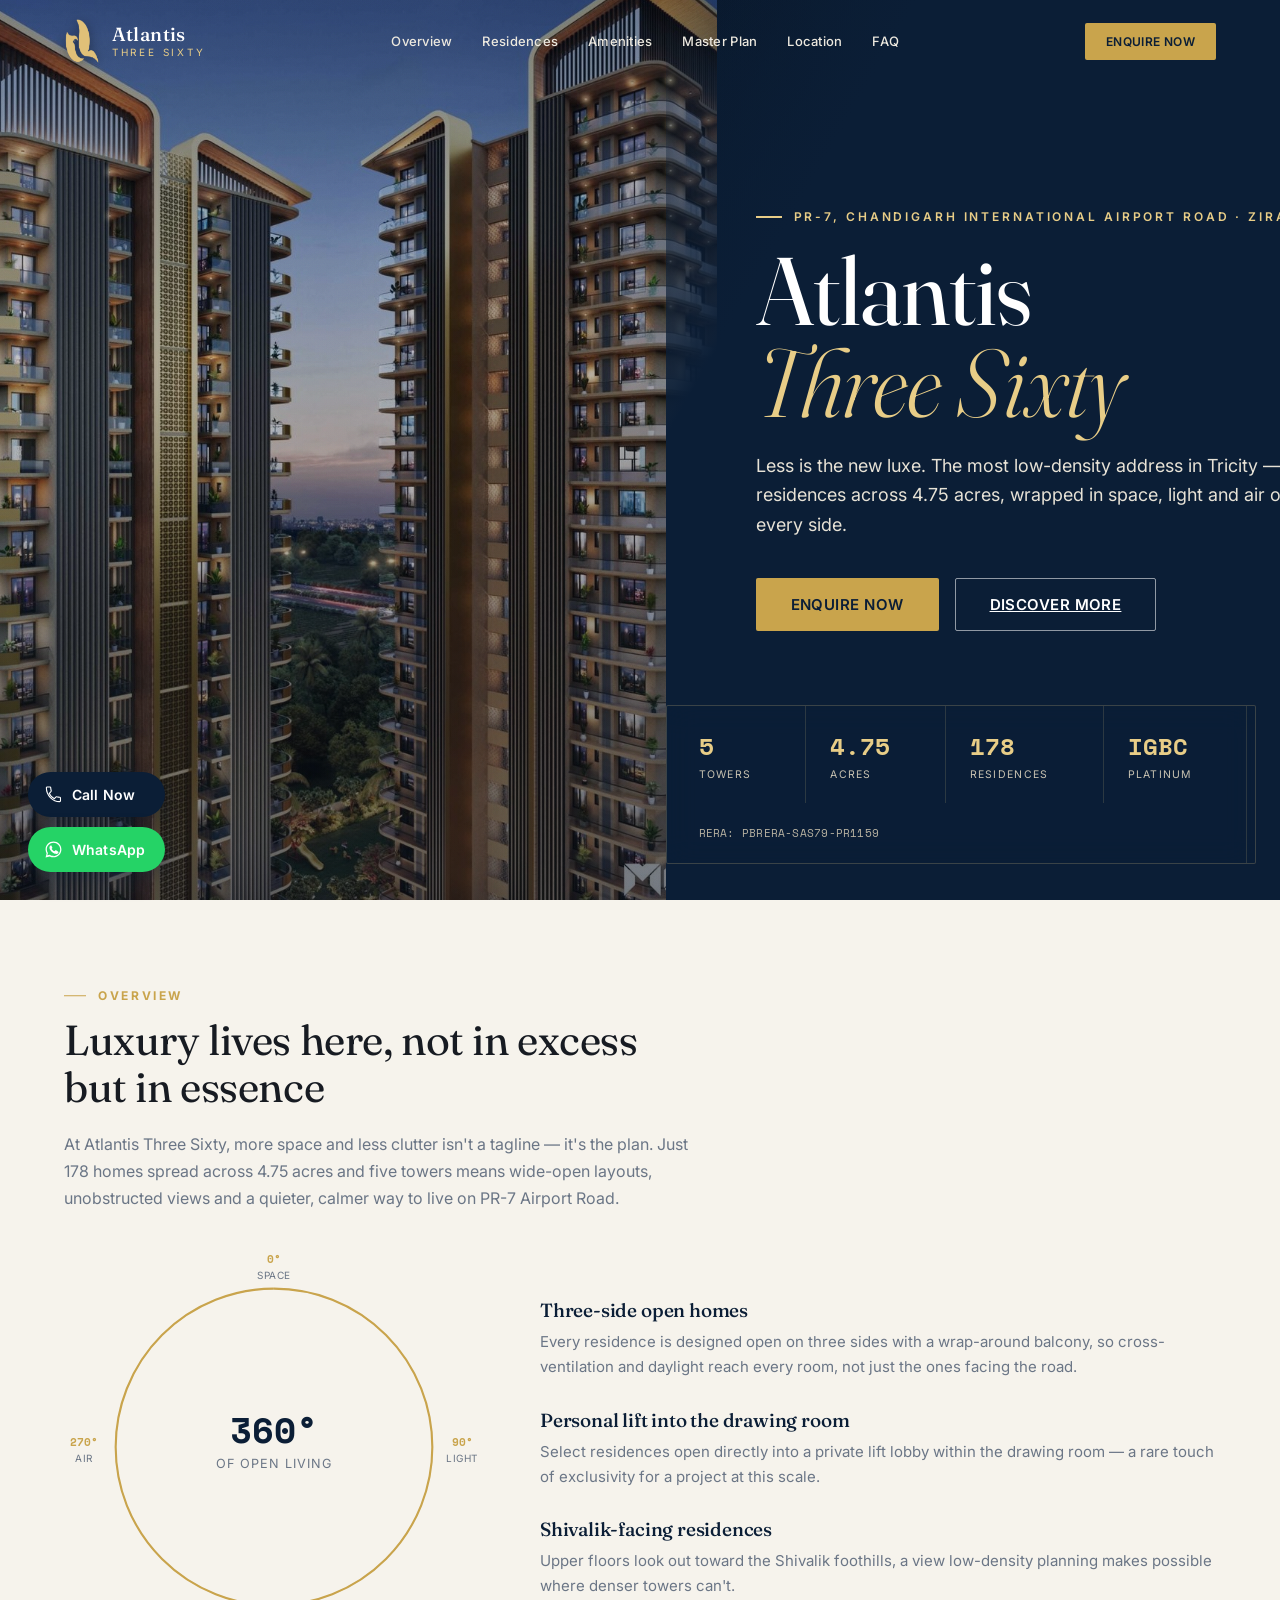
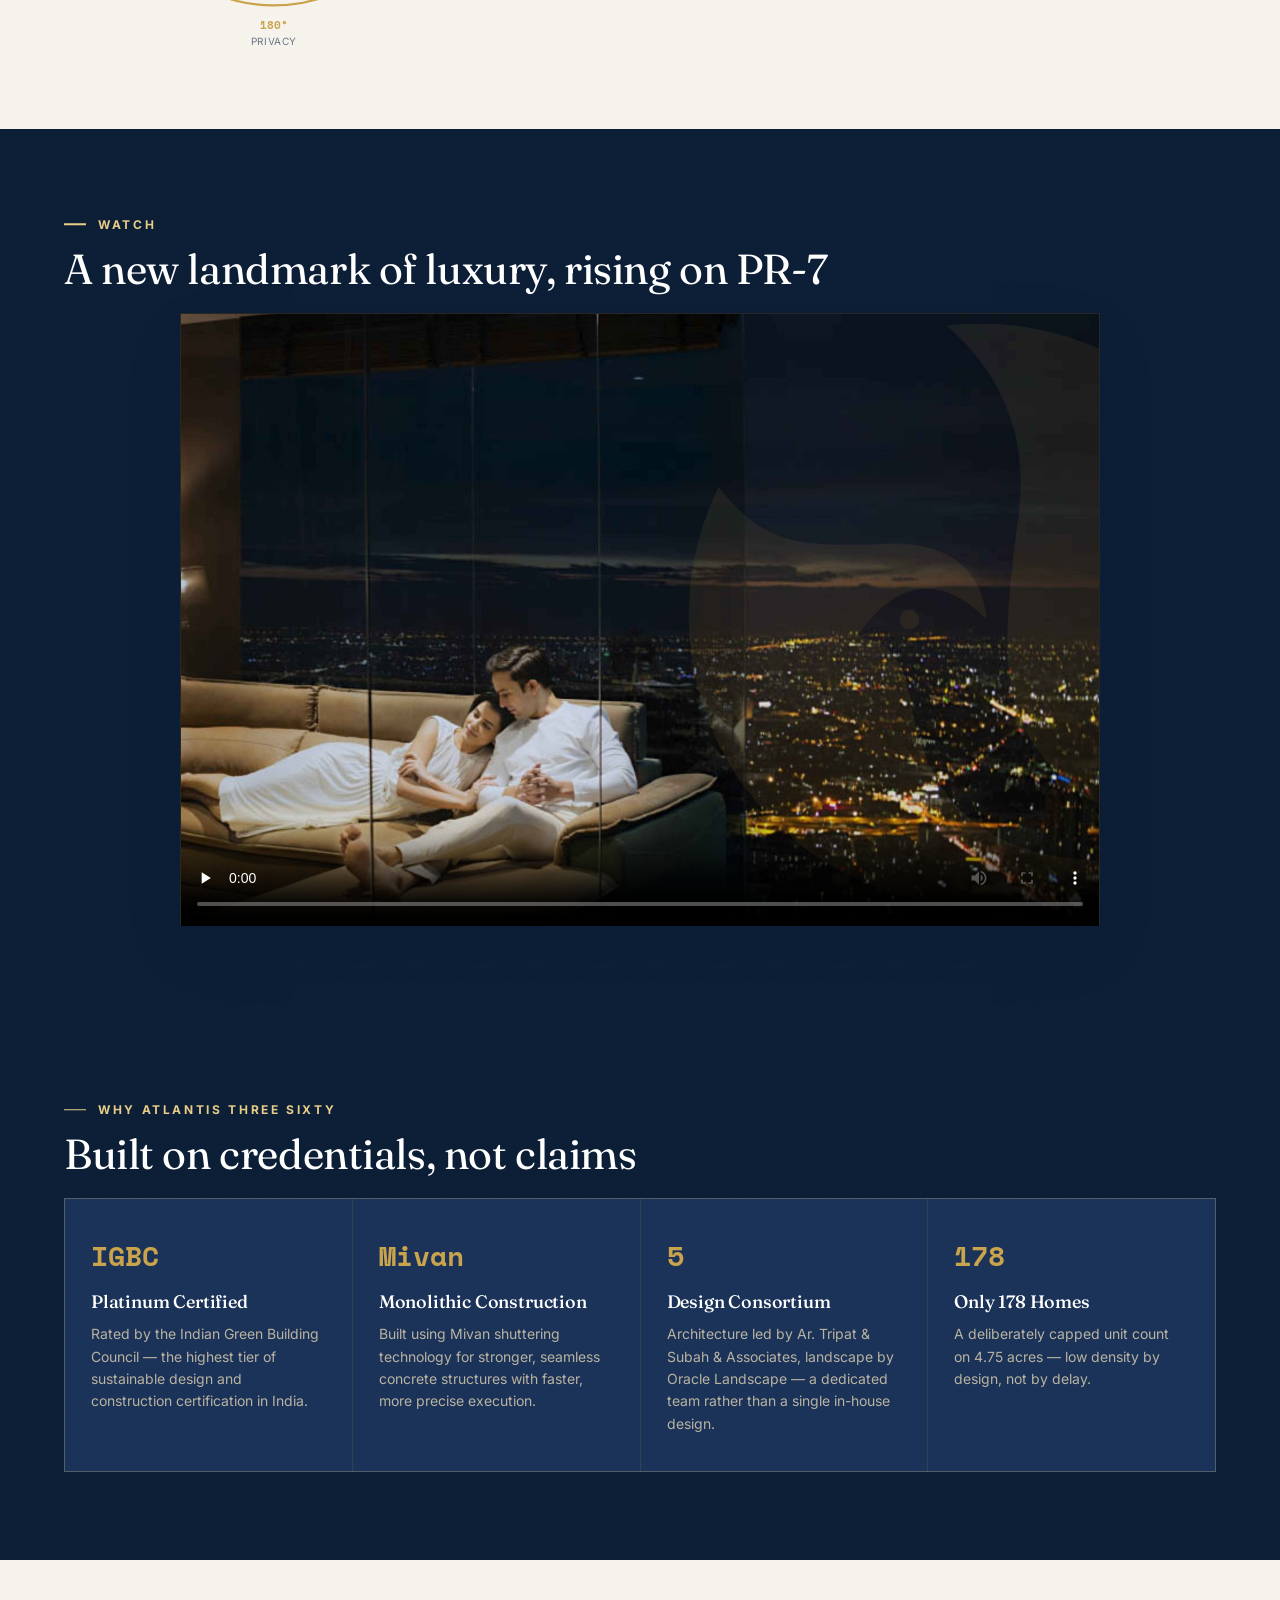
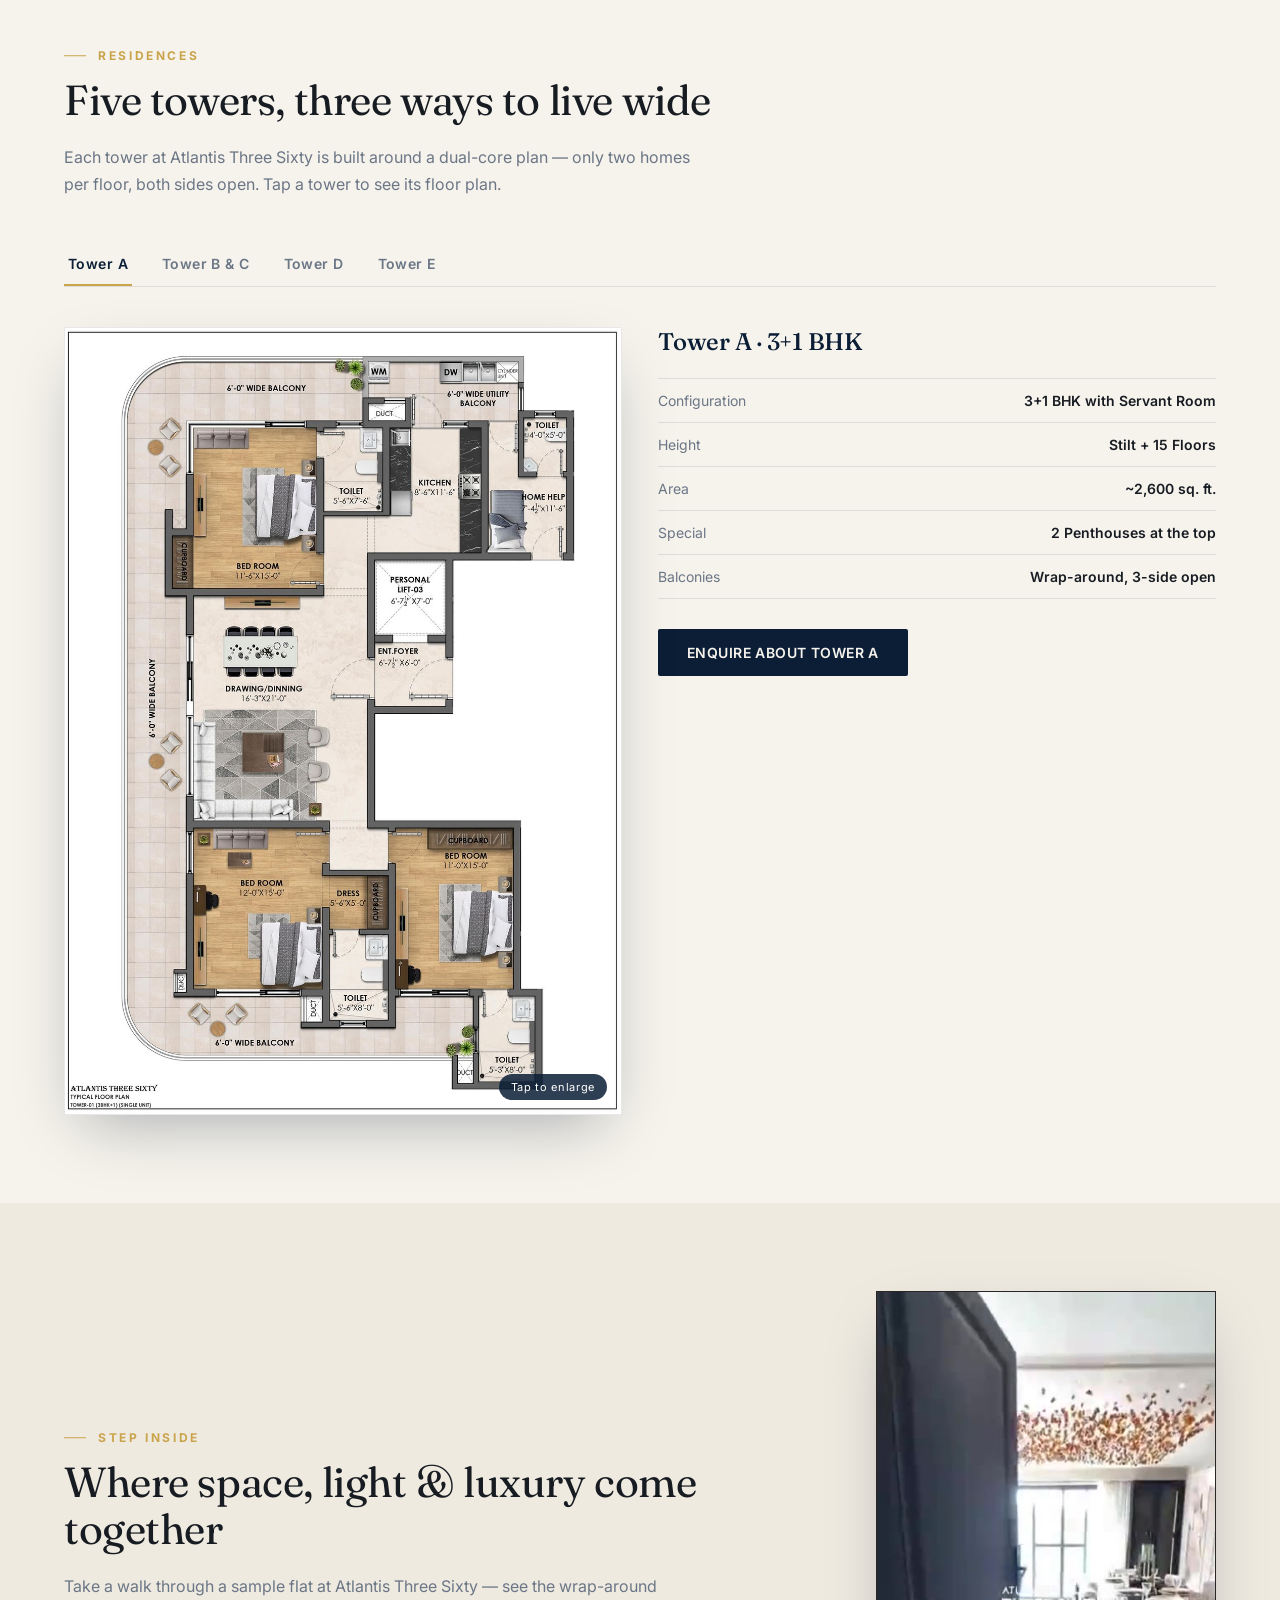
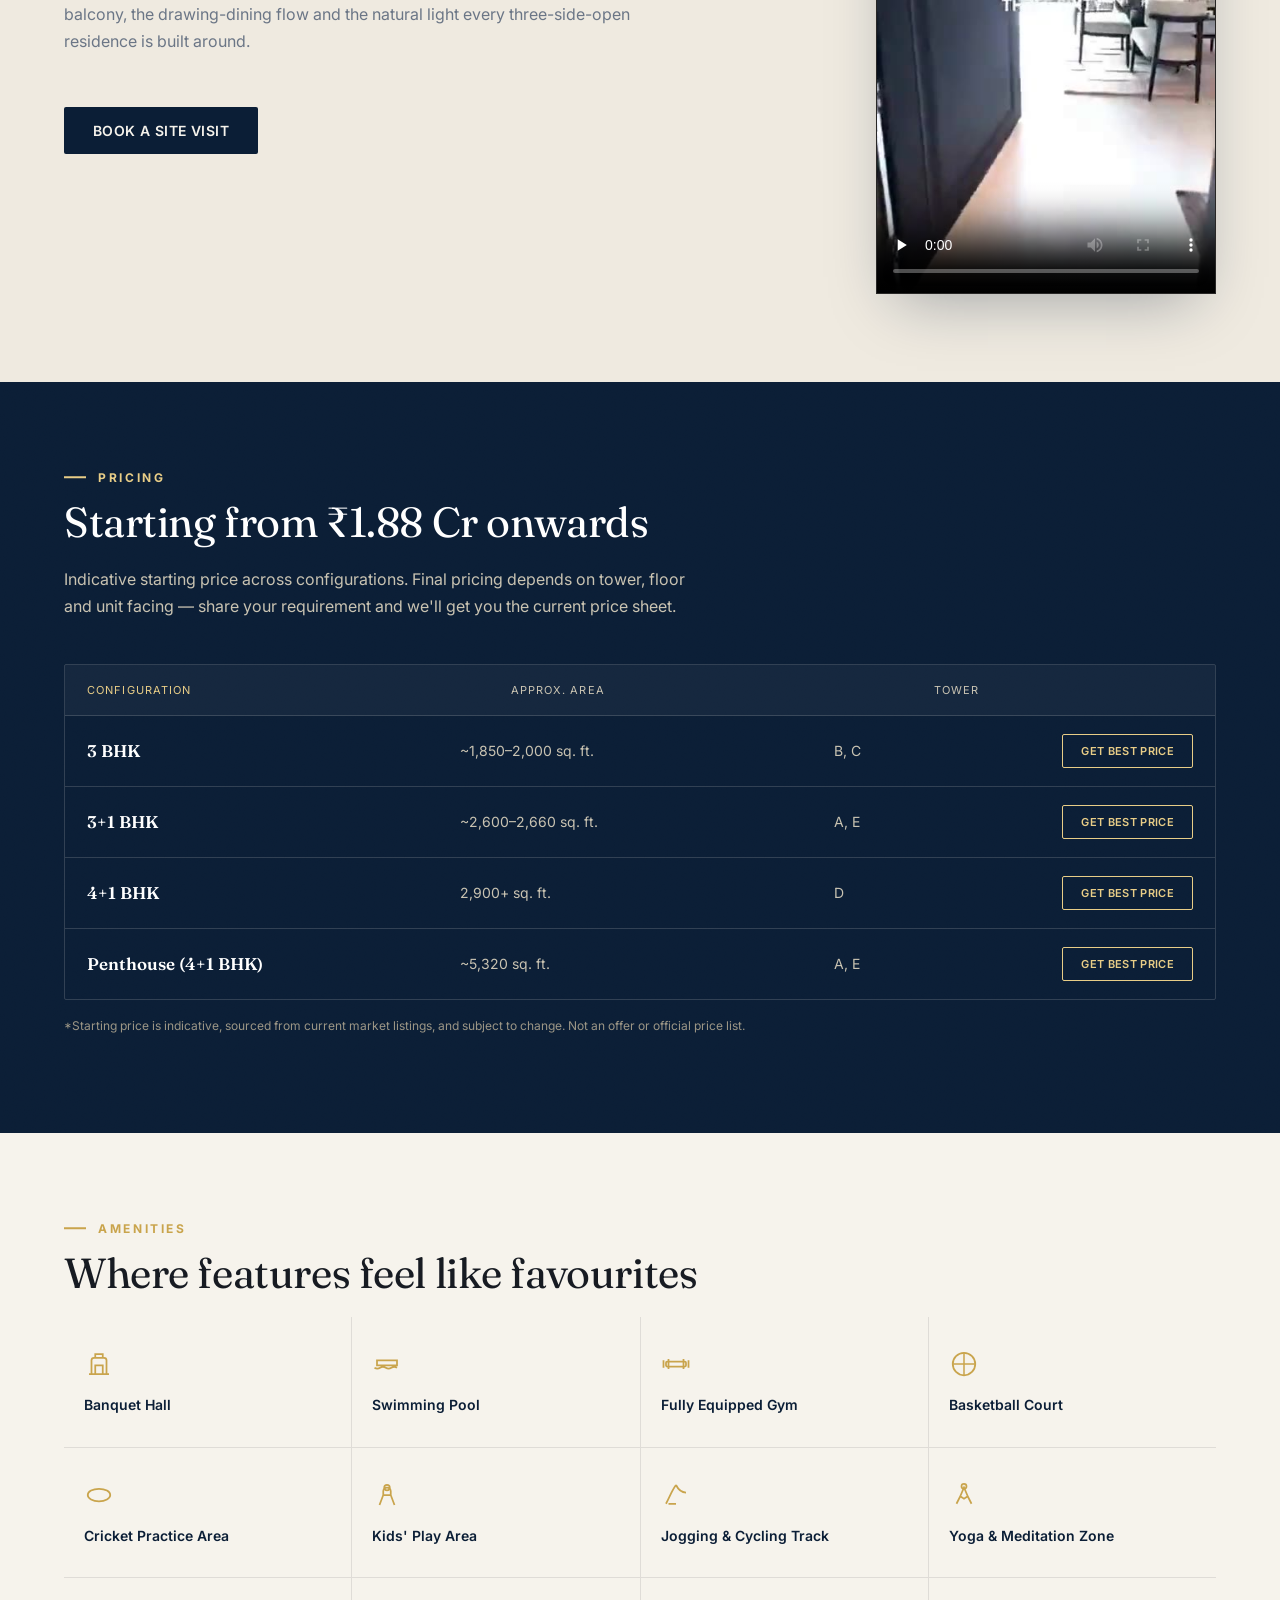
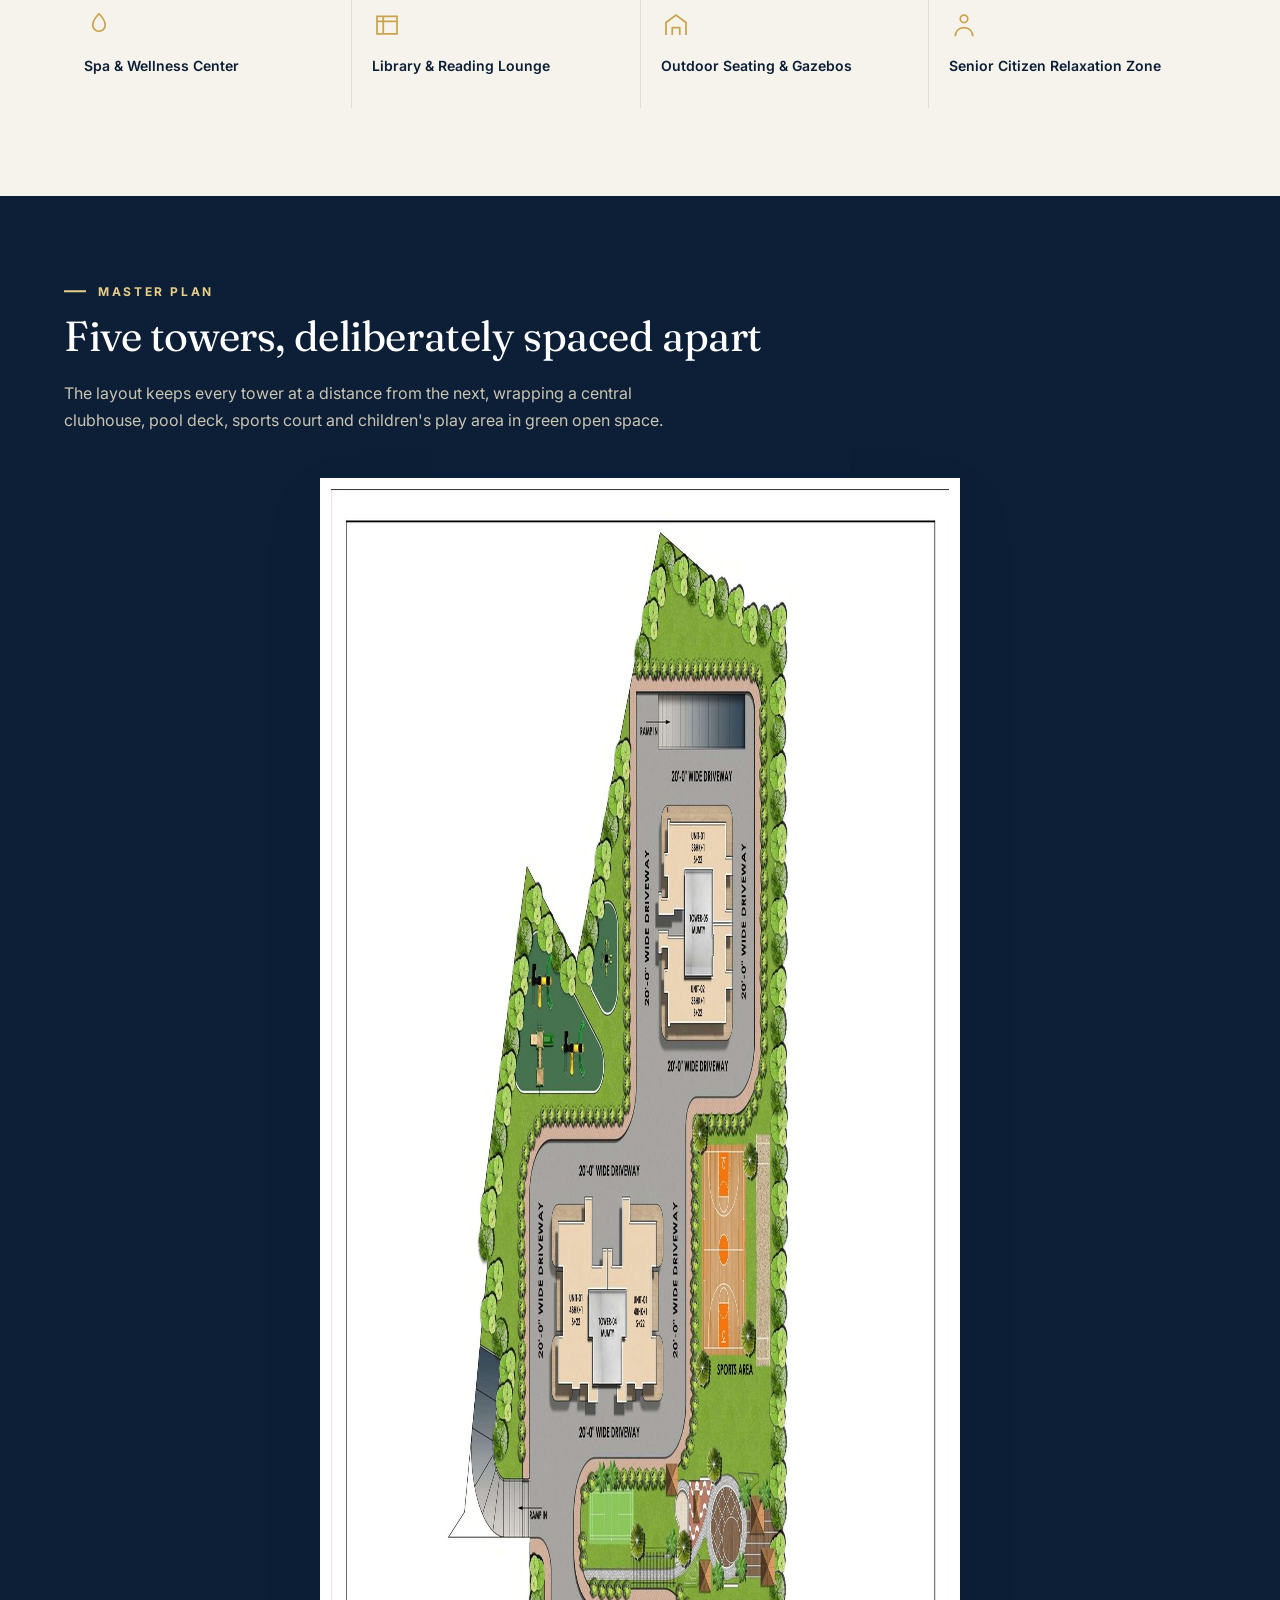
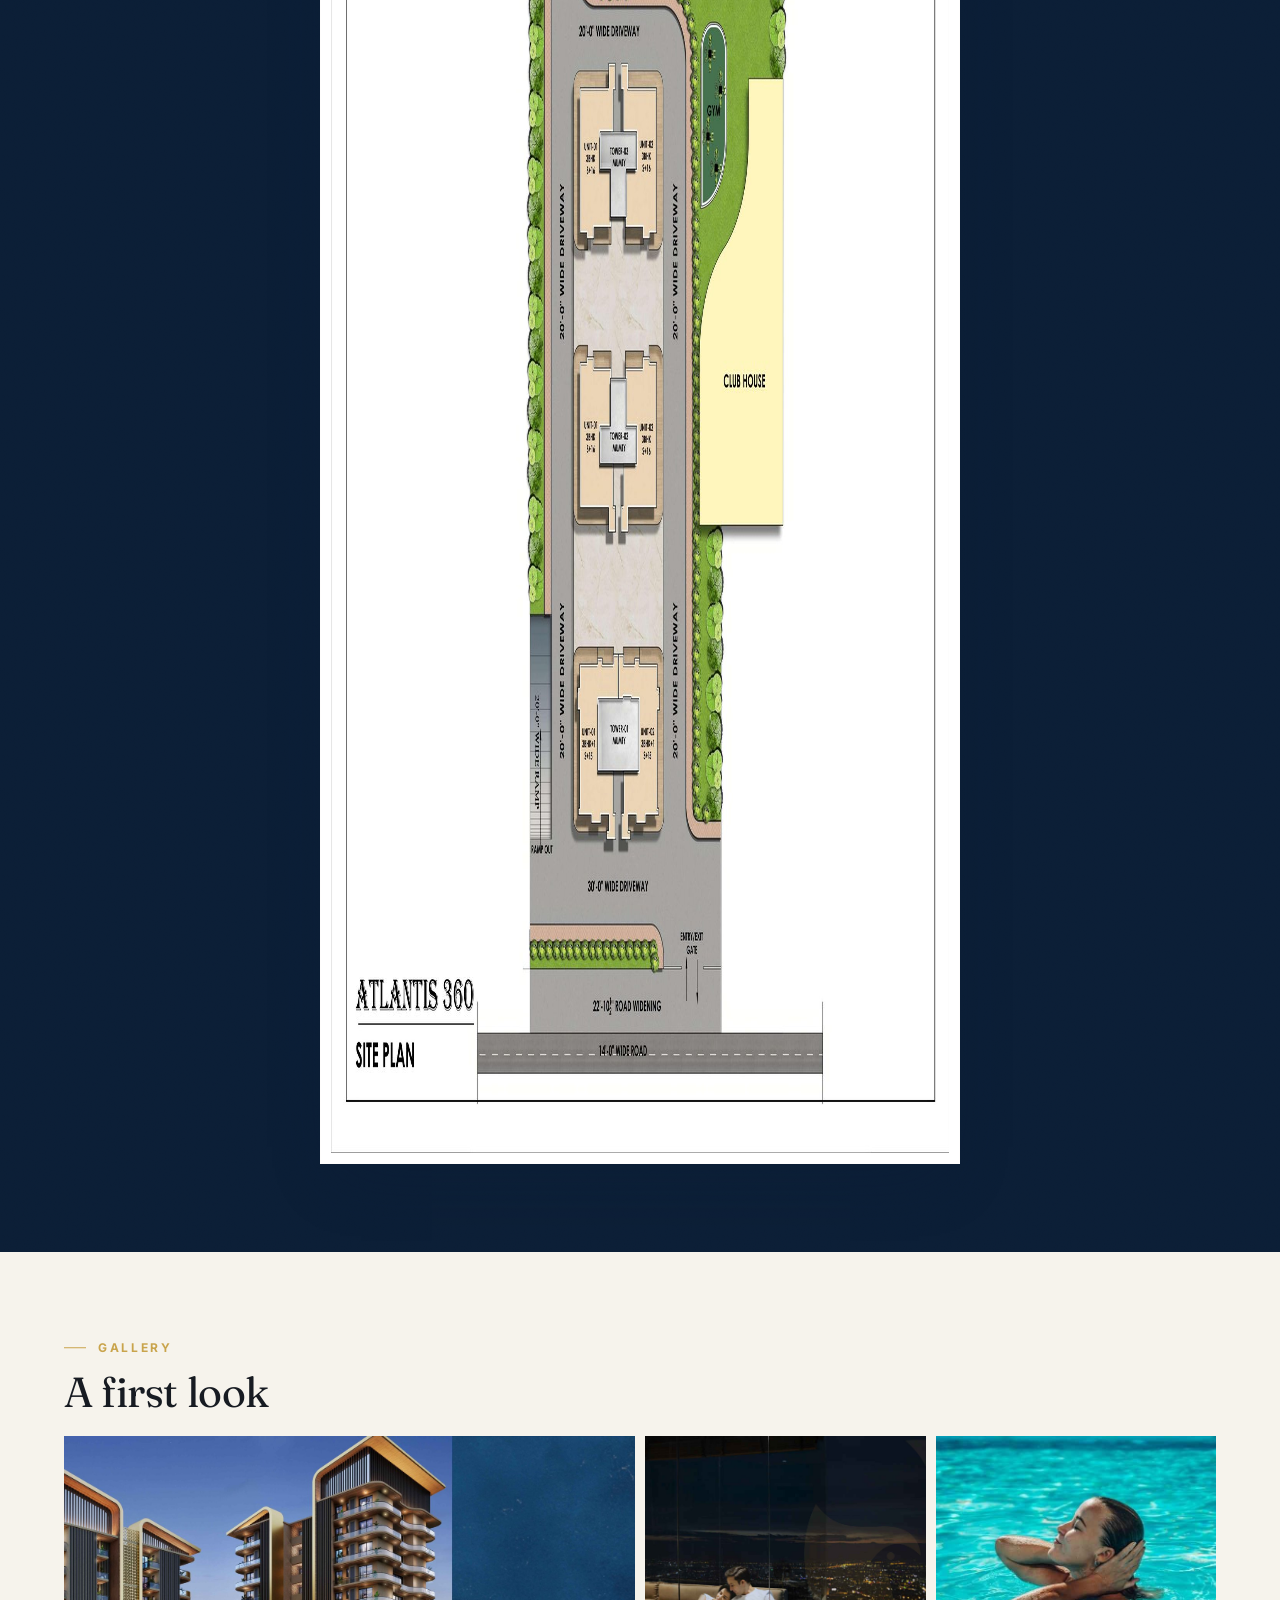
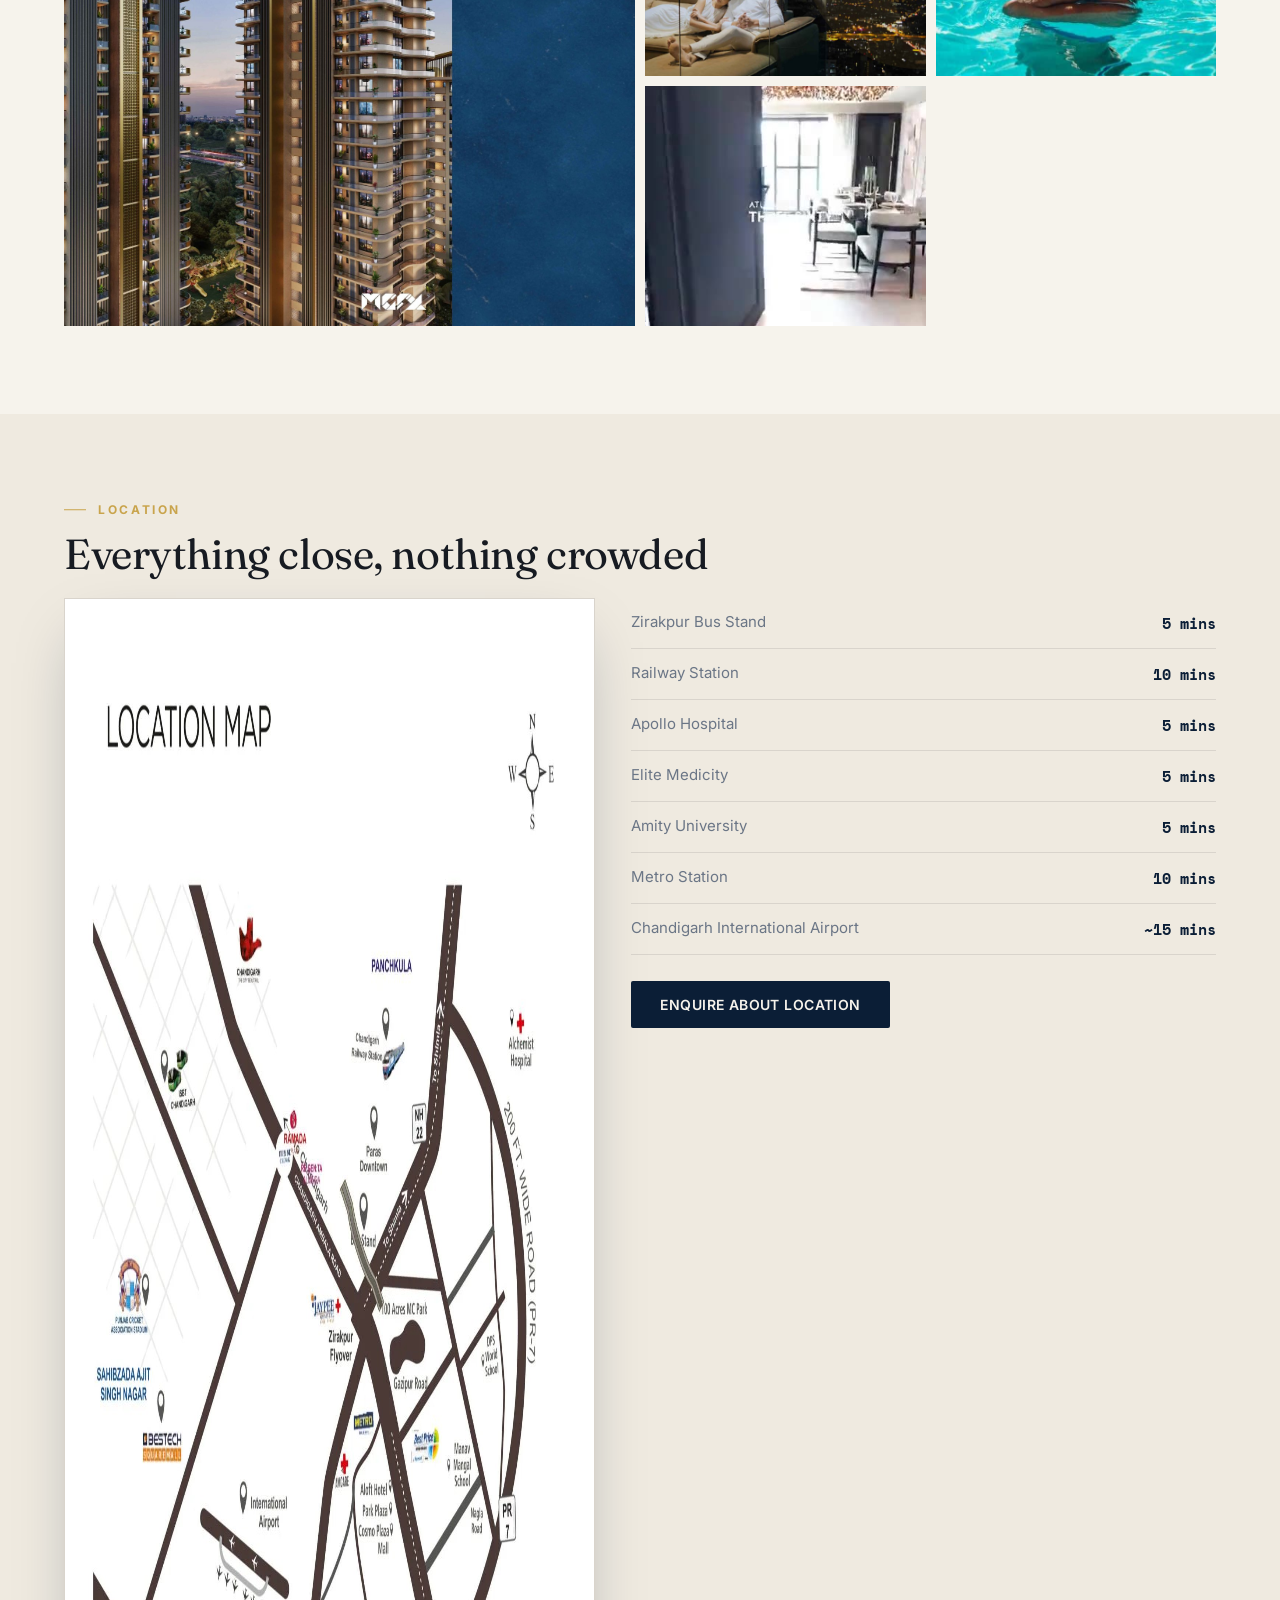
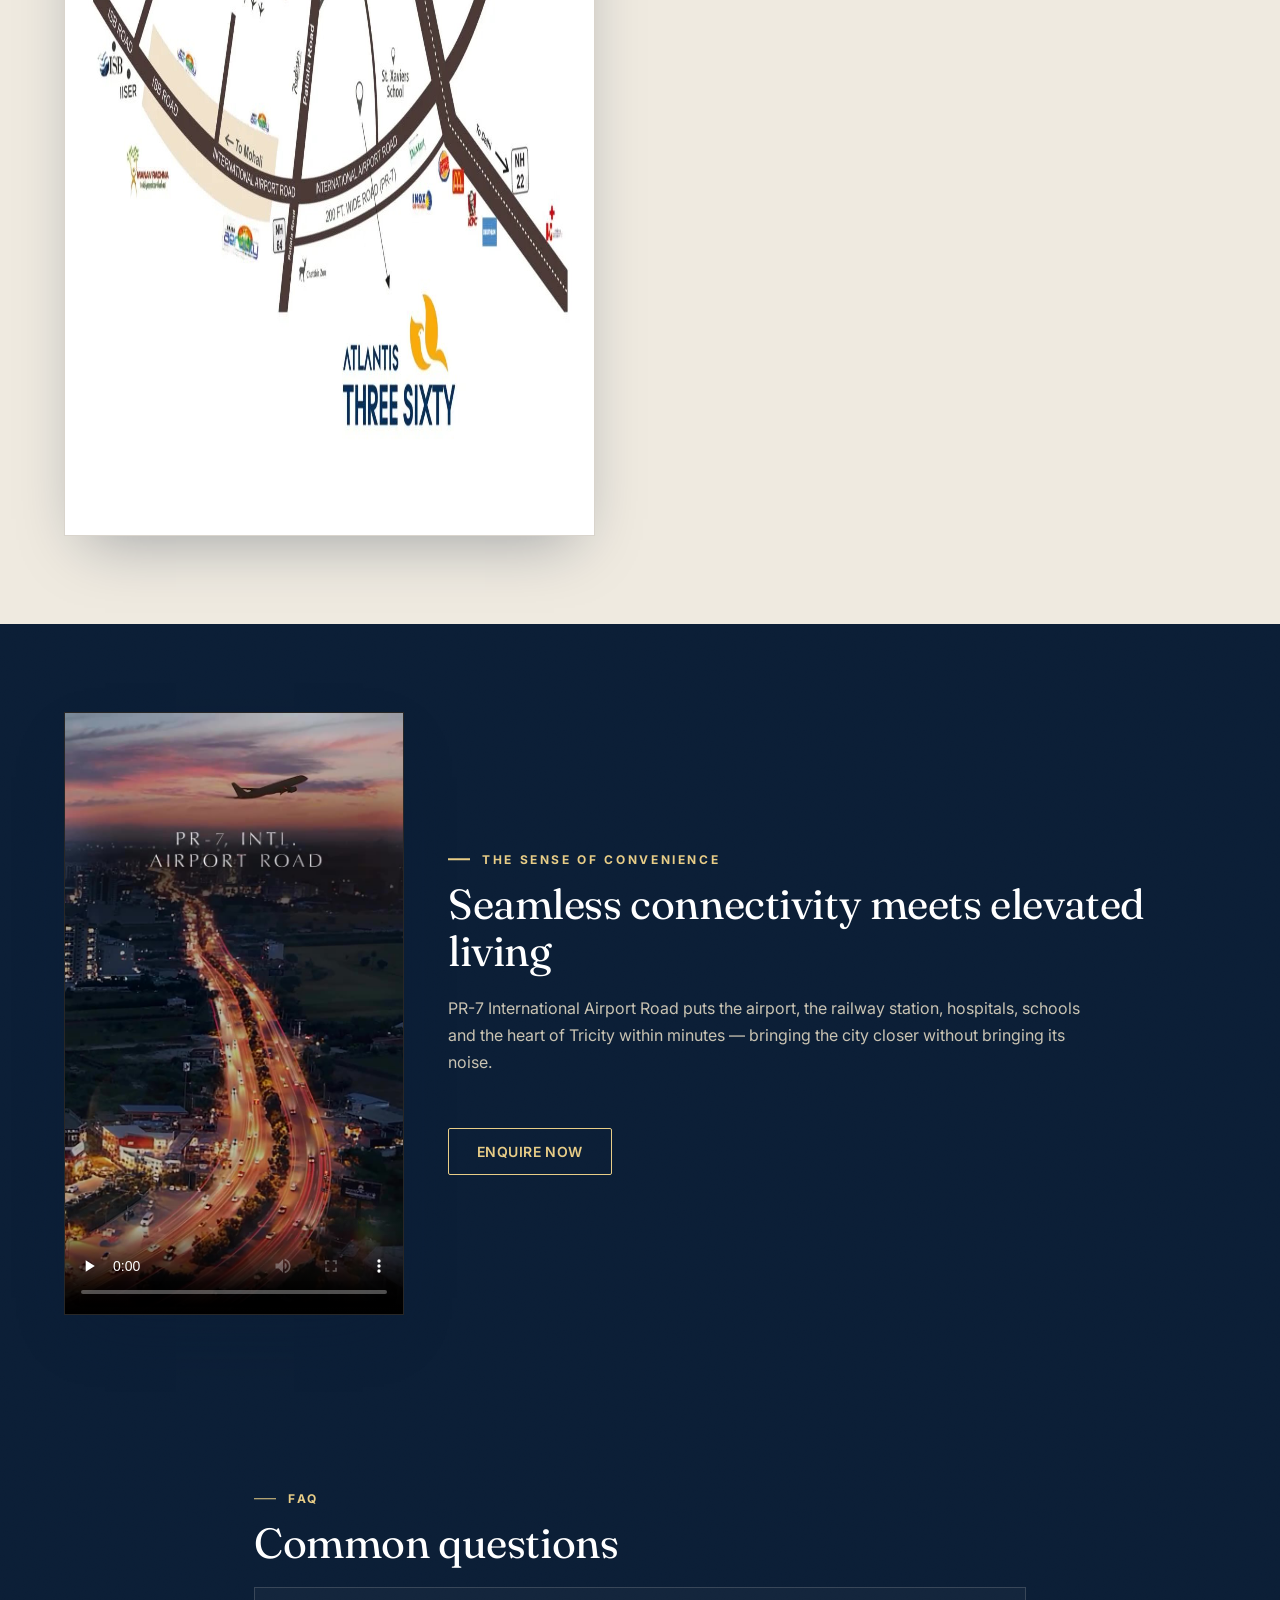
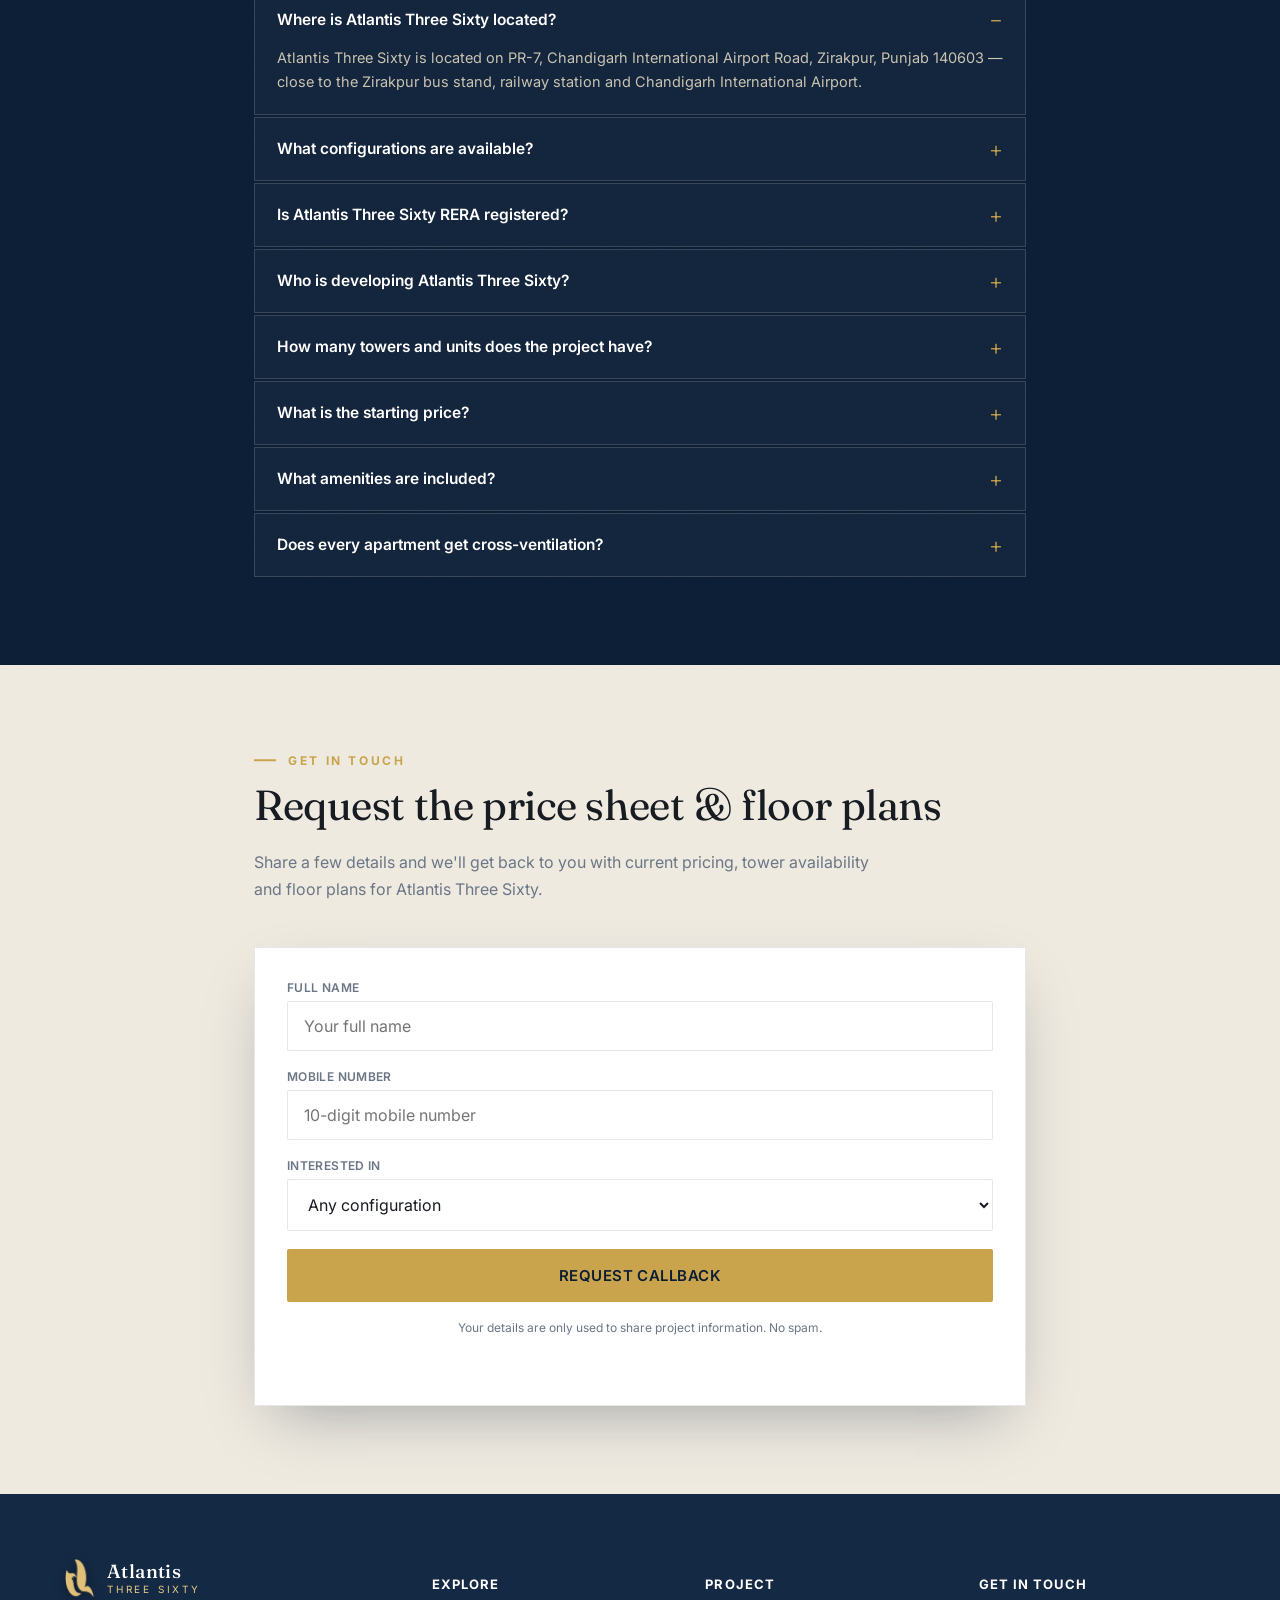
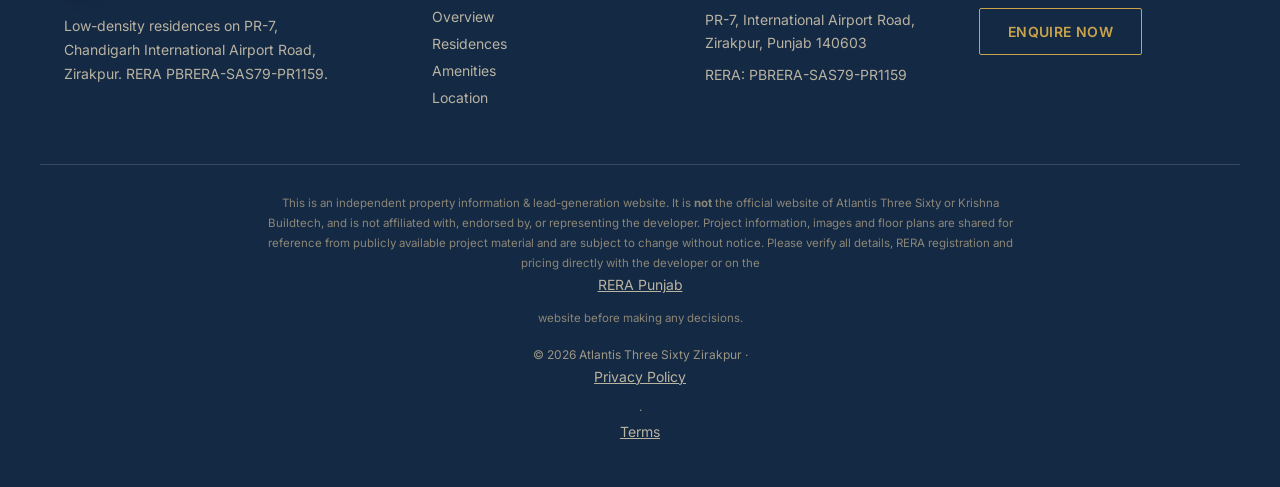
==== commit 7b60ea34: "Add files via upload" ====
--- a/index.html
+++ b/index.html
@@ -618,6 +618,18 @@
   </div>
 </footer>
 
+<!-- ============ QUICK CONTACT (Call / WhatsApp) ============ -->
+<div class="quick-contact" aria-label="Quick contact">
+  <button class="qc-btn qc-call" type="button" data-open-modal data-source="call_widget" aria-haspopup="dialog">
+    <svg viewBox="0 0 24 24" aria-hidden="true"><path d="M6.6 10.8c1.4 2.8 3.7 5.1 6.5 6.5l2.2-2.2c.3-.3.7-.4 1-.2 1.1.4 2.3.6 3.5.6a1 1 0 011 1V20a1 1 0 01-1 1C10.9 21 3 13.1 3 3.5a1 1 0 011-1H7.5a1 1 0 011 1c0 1.2.2 2.4.6 3.5.1.3 0 .7-.2 1L6.6 10.8z" fill="none" stroke="currentColor" stroke-width="1.4" stroke-linecap="round" stroke-linejoin="round"/></svg>
+    <span>Call Now</span>
+  </button>
+  <button class="qc-btn qc-whatsapp" type="button" data-open-modal data-source="whatsapp_widget" aria-haspopup="dialog">
+    <svg viewBox="0 0 24 24" fill="currentColor" aria-hidden="true"><path d="M12 2C6.5 2 2 6.5 2 12c0 1.8.5 3.5 1.3 5L2 22l5.2-1.3c1.5.8 3.1 1.2 4.8 1.2 5.5 0 10-4.5 10-10S17.5 2 12 2zm0 18c-1.6 0-3.1-.4-4.4-1.2l-.3-.2-3.1.8.8-3-.2-.3C4 14.9 3.6 13.5 3.6 12c0-4.6 3.8-8.4 8.4-8.4s8.4 3.8 8.4 8.4-3.8 8.4-8.4 8.4zm4.6-6.3c-.2-.1-1.5-.7-1.7-.8-.2-.1-.4-.1-.6.1-.2.2-.7.8-.8 1-.2.2-.3.2-.5.1-.2-.1-1-.4-1.9-1.2-.7-.6-1.2-1.4-1.3-1.6-.2-.2 0-.4.1-.5.1-.1.2-.3.4-.4.1-.1.2-.3.2-.4.1-.2 0-.3 0-.5 0-.1-.6-1.5-.8-2-.2-.5-.4-.4-.6-.4h-.5c-.2 0-.5.1-.7.3-.2.2-1 1-1 2.3 0 1.4 1 2.7 1.1 2.9.1.2 2 3.1 4.9 4.3.7.3 1.2.5 1.6.6.7.2 1.3.2 1.8.1.5-.1 1.5-.6 1.8-1.2.2-.6.2-1.1.2-1.2-.1-.2-.3-.2-.5-.3z"/></svg>
+    <span>WhatsApp</span>
+  </button>
+</div>
+
 <!-- ============ STICKY MOBILE BAR ============ -->
 <div id="sticky-bar" class="sticky-bar">
   <button class="btn btn-gold w-full" data-open-modal data-source="sticky_bar">Enquire Now &mdash; Get Price List</button>
--- a/styles.css
+++ b/styles.css
@@ -306,6 +306,18 @@
 .sticky-bar.visible{transform:translateY(0);}
 @media (min-width:960px){ .sticky-bar{display:none;} }
 
+/* ---------- Quick contact (Call / WhatsApp) ---------- */
+.quick-contact{position:fixed; left:16px; bottom:calc(92px + env(safe-area-inset-bottom)); z-index:130; display:flex; flex-direction:column; gap:10px;}
+@media (min-width:960px){ .quick-contact{left:28px; bottom:28px;} }
+.qc-btn{display:flex; align-items:center; gap:9px; border:none; border-radius:999px; padding:13px 20px 13px 16px; font-family:'Inter',sans-serif; font-size:14px; font-weight:600; letter-spacing:0.01em; color:#fff; cursor:pointer; box-shadow:0 8px 20px rgba(11,30,54,0.35); transition:transform .2s ease, box-shadow .2s ease;}
+.qc-btn:hover{transform:translateY(-2px); box-shadow:0 12px 26px rgba(11,30,54,0.4);}
+.qc-btn svg{width:19px; height:19px; flex-shrink:0;}
+.qc-call{background:var(--navy);}
+.qc-call:hover{background:var(--navy-2);}
+.qc-whatsapp{background:#25D366;}
+.qc-whatsapp:hover{background:#20bd5a;}
+@media (prefers-reduced-motion: reduce){ .qc-btn{transition:none;} }
+
 /* ---------- Modal ---------- */
 .modal{position:fixed; inset:0; z-index:200; display:none; align-items:center; justify-content:center; padding:20px;}
 .modal.open{display:flex;}
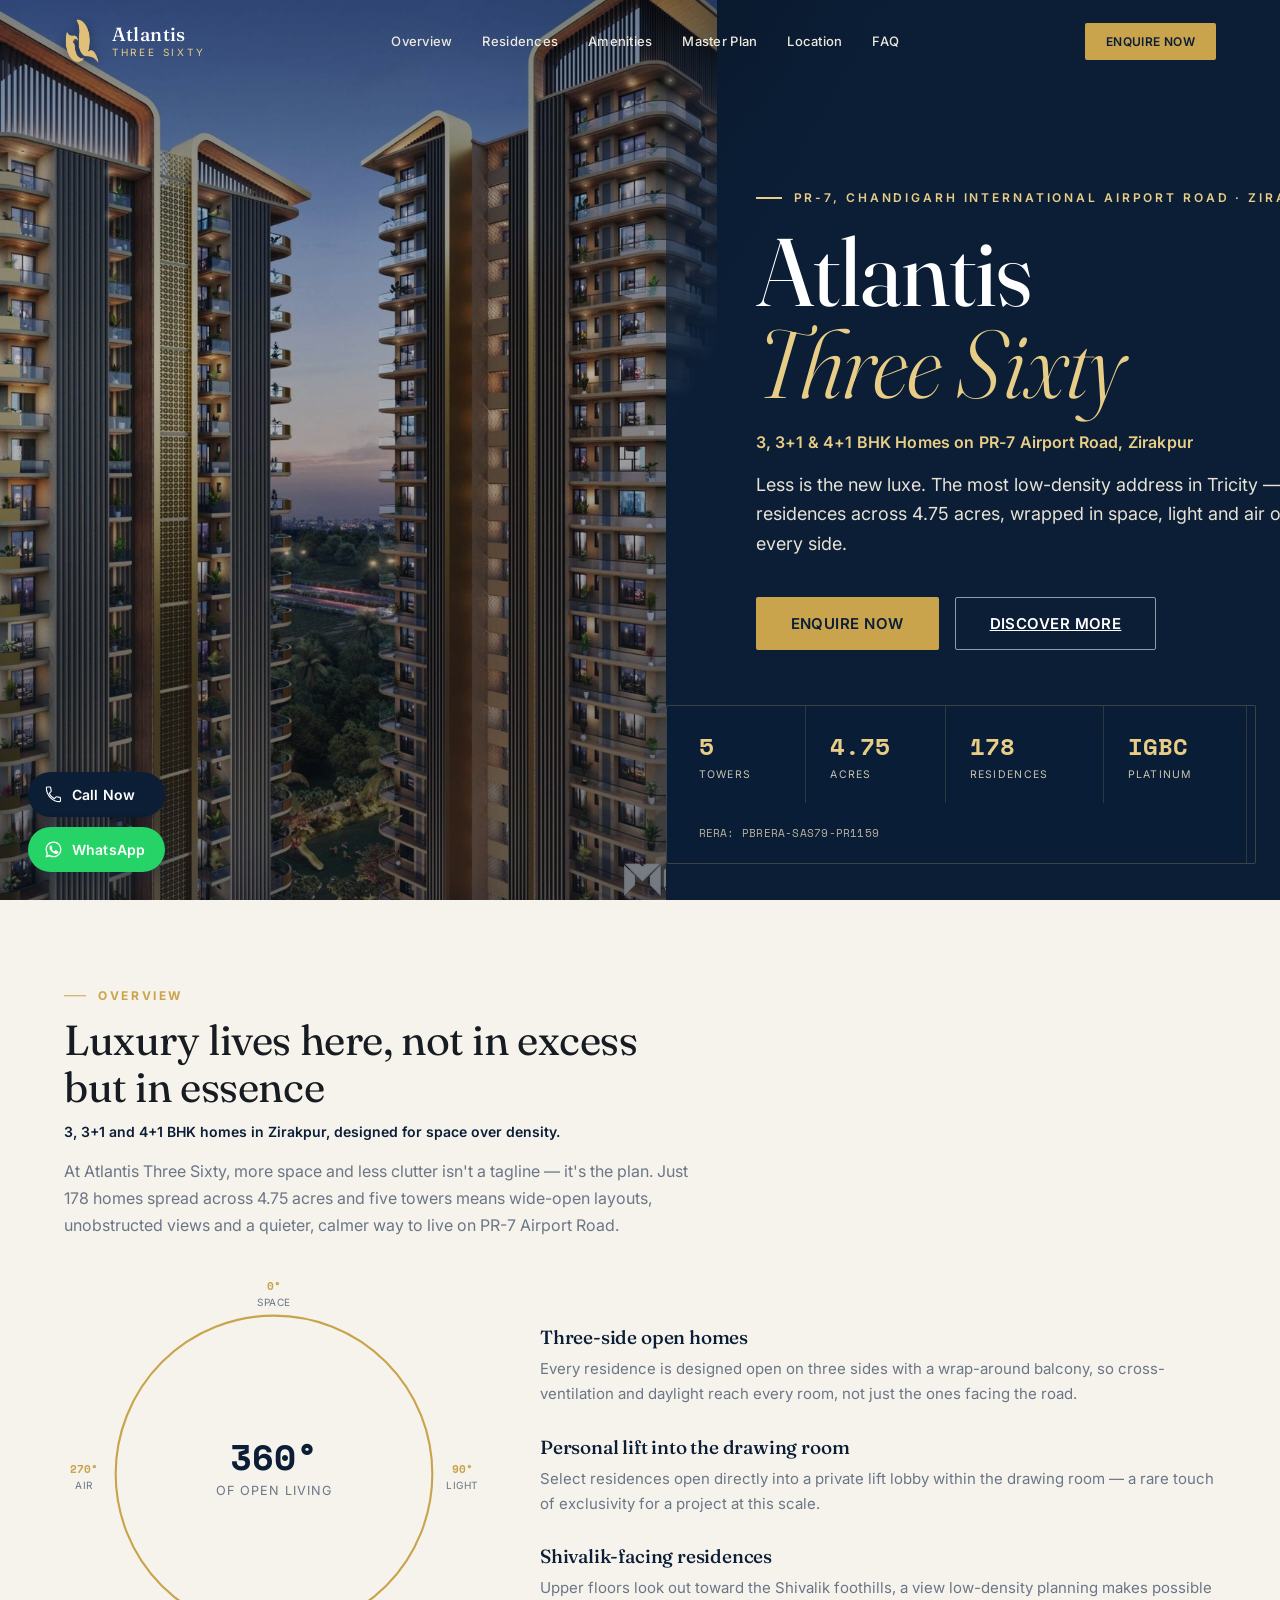
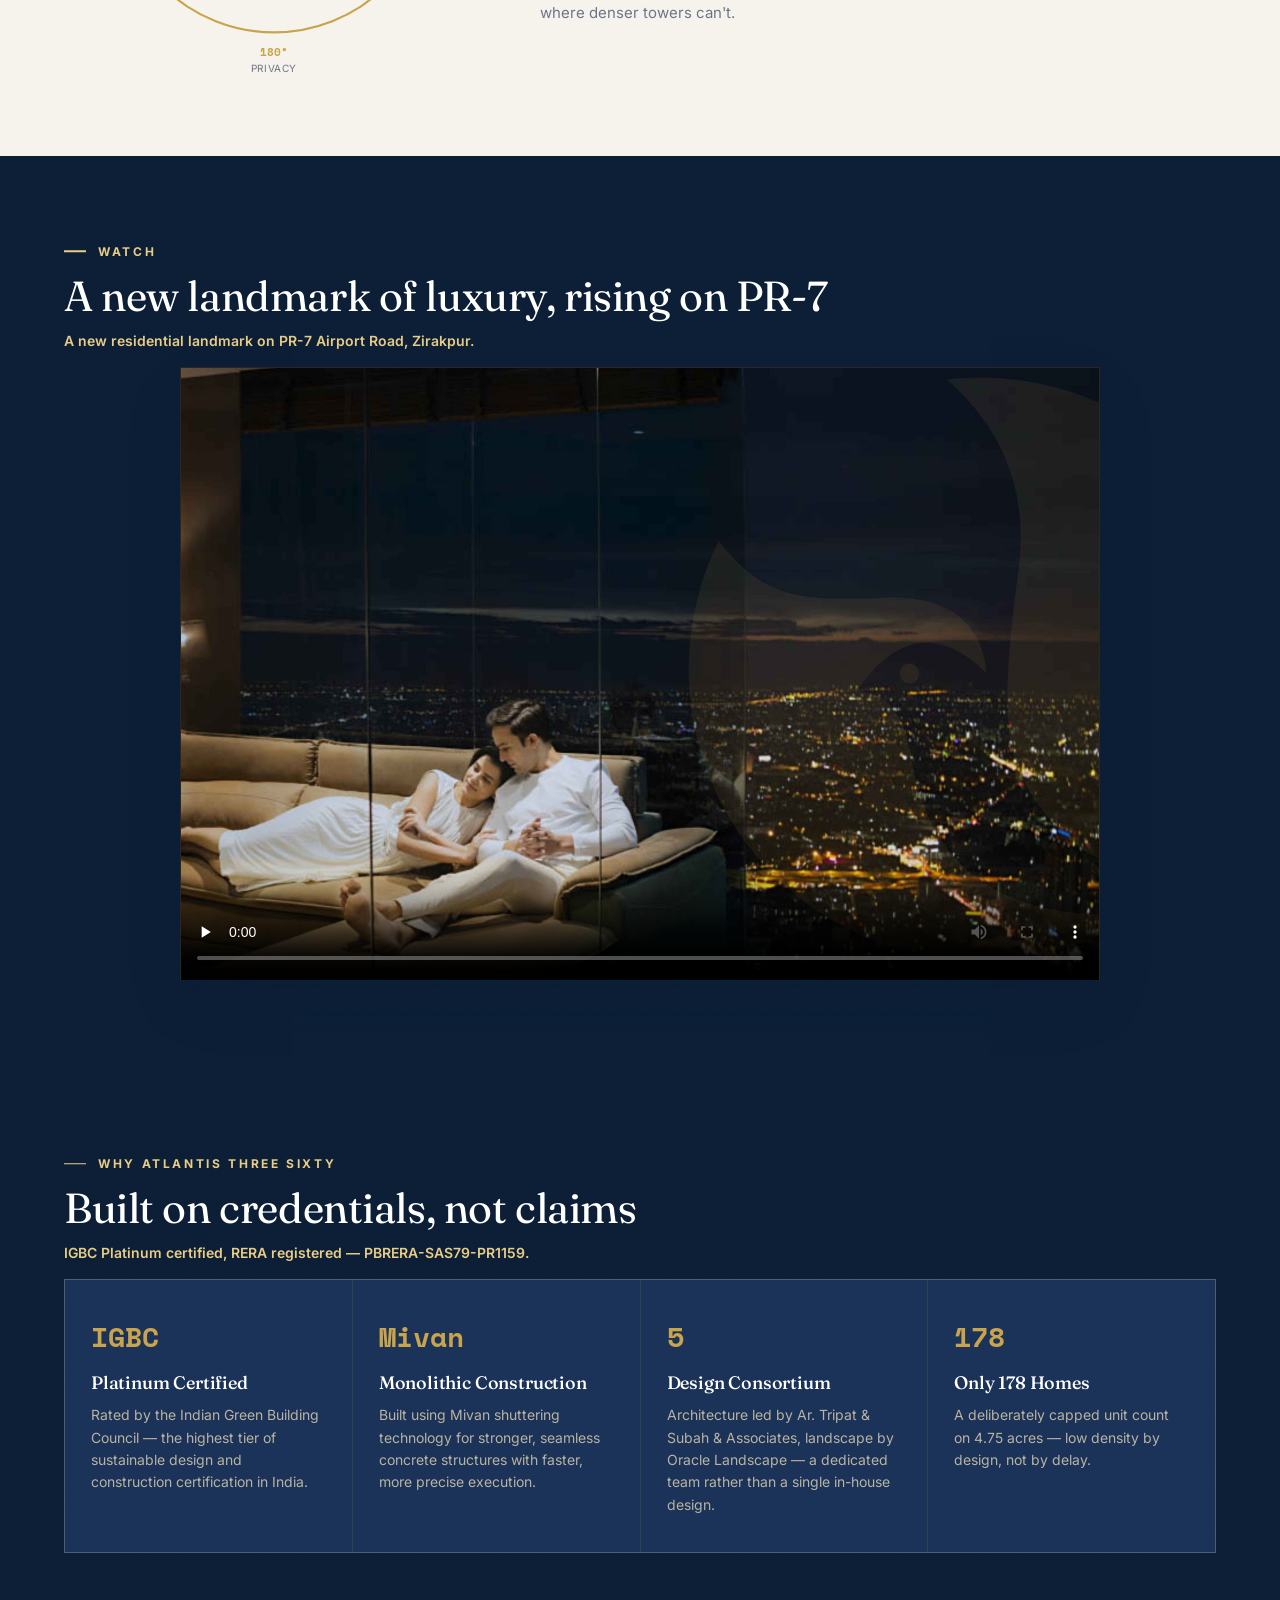
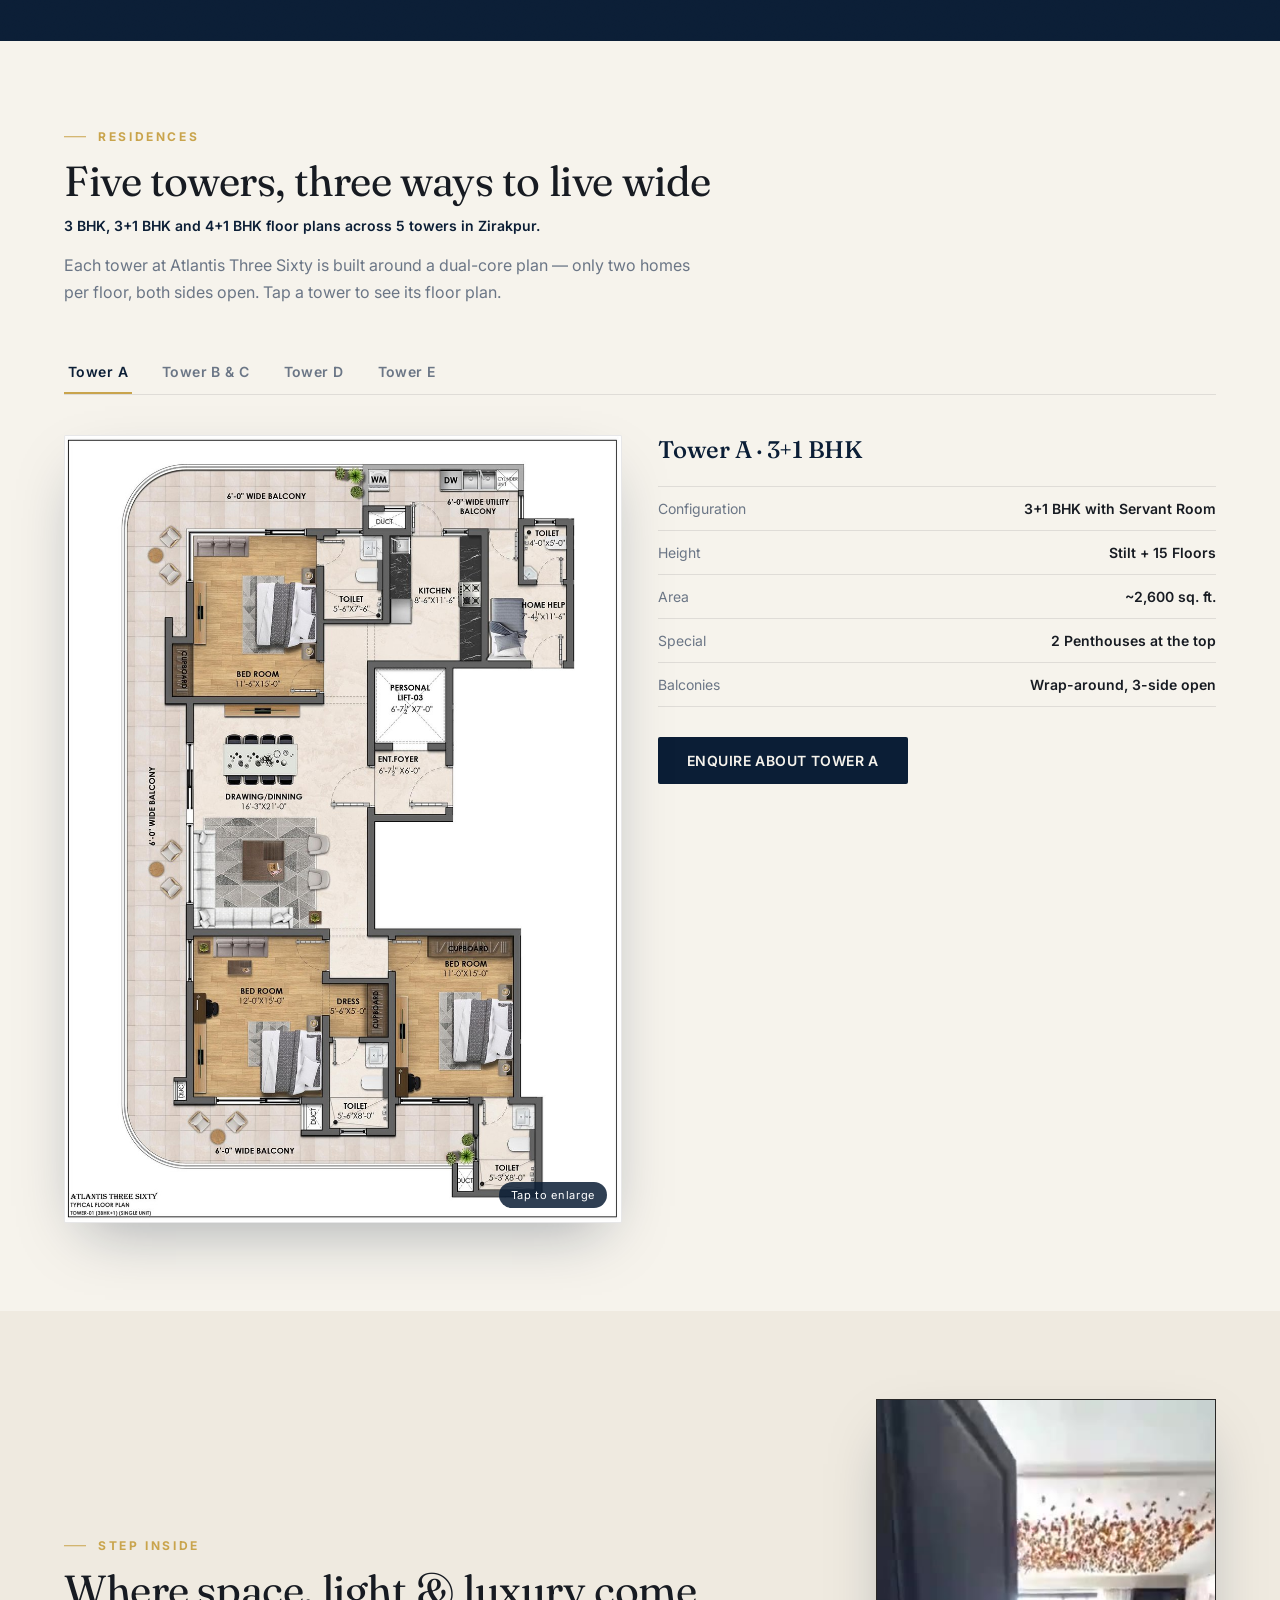
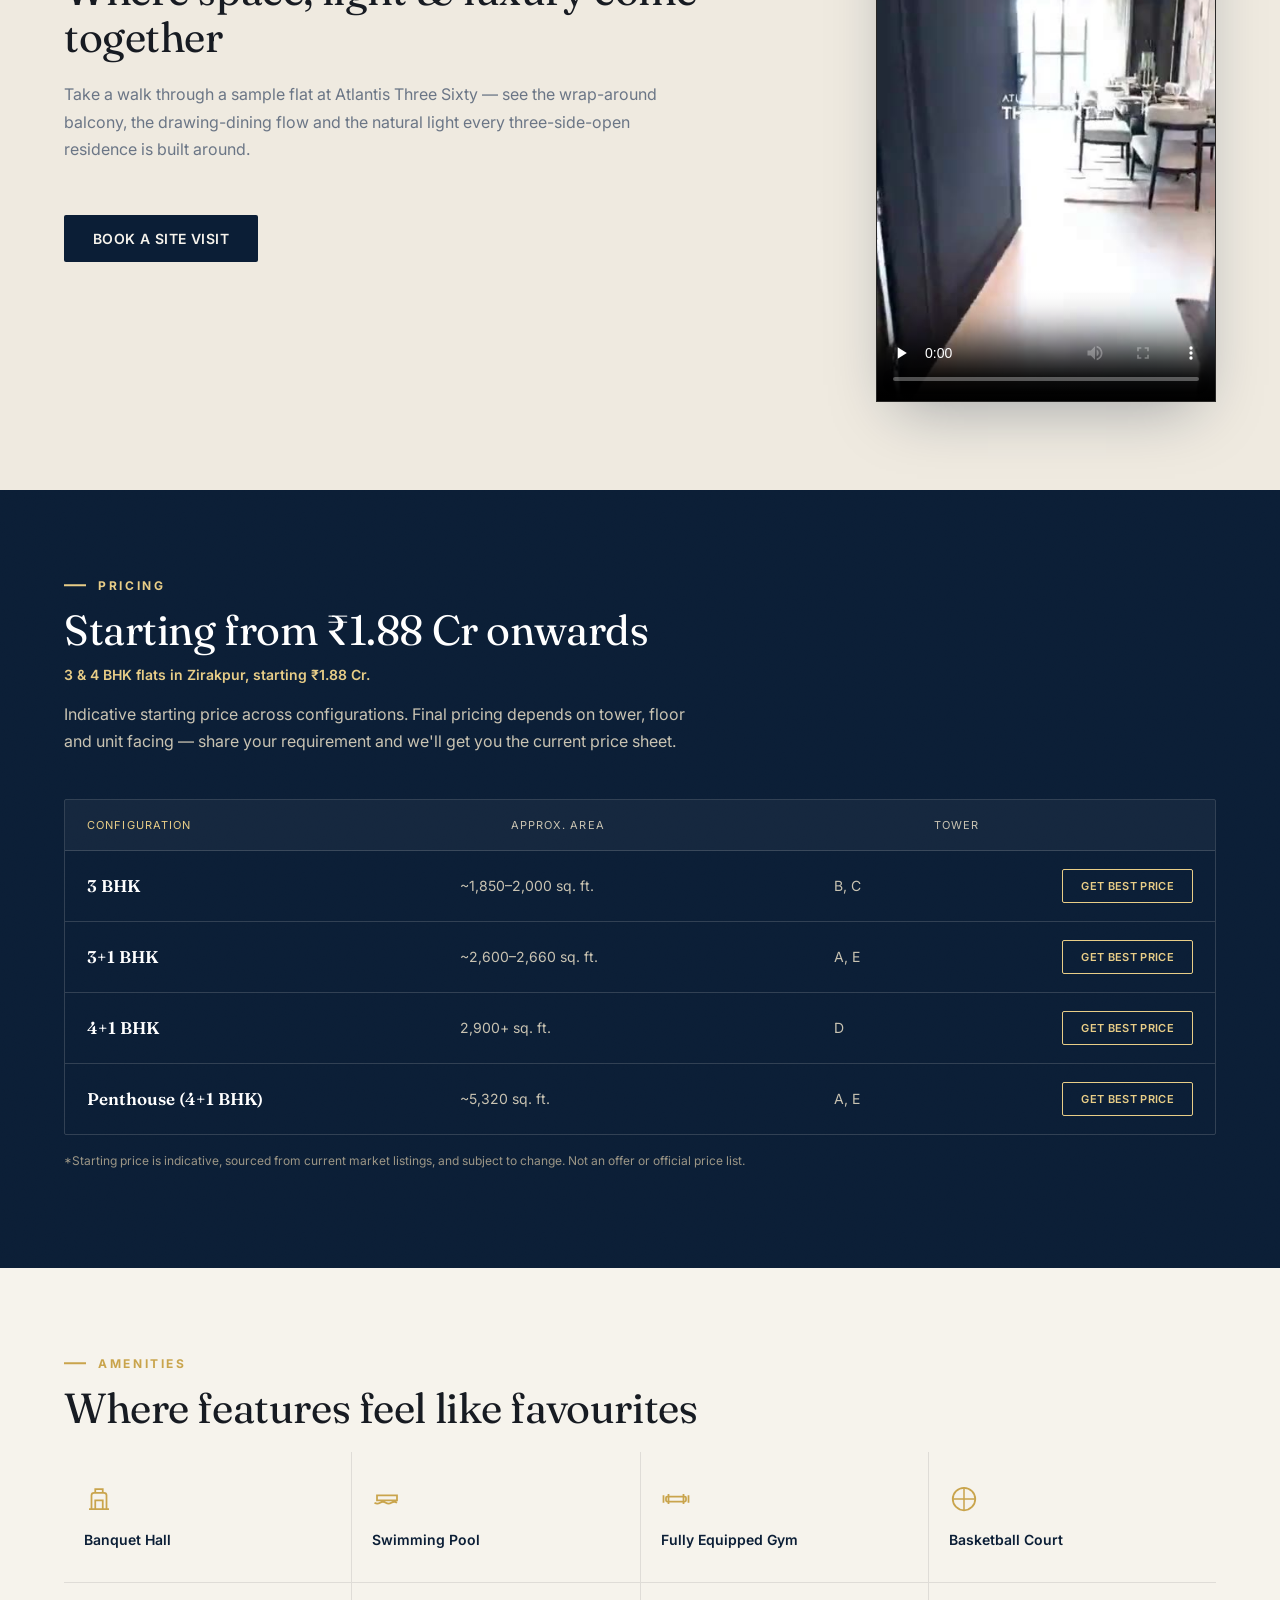
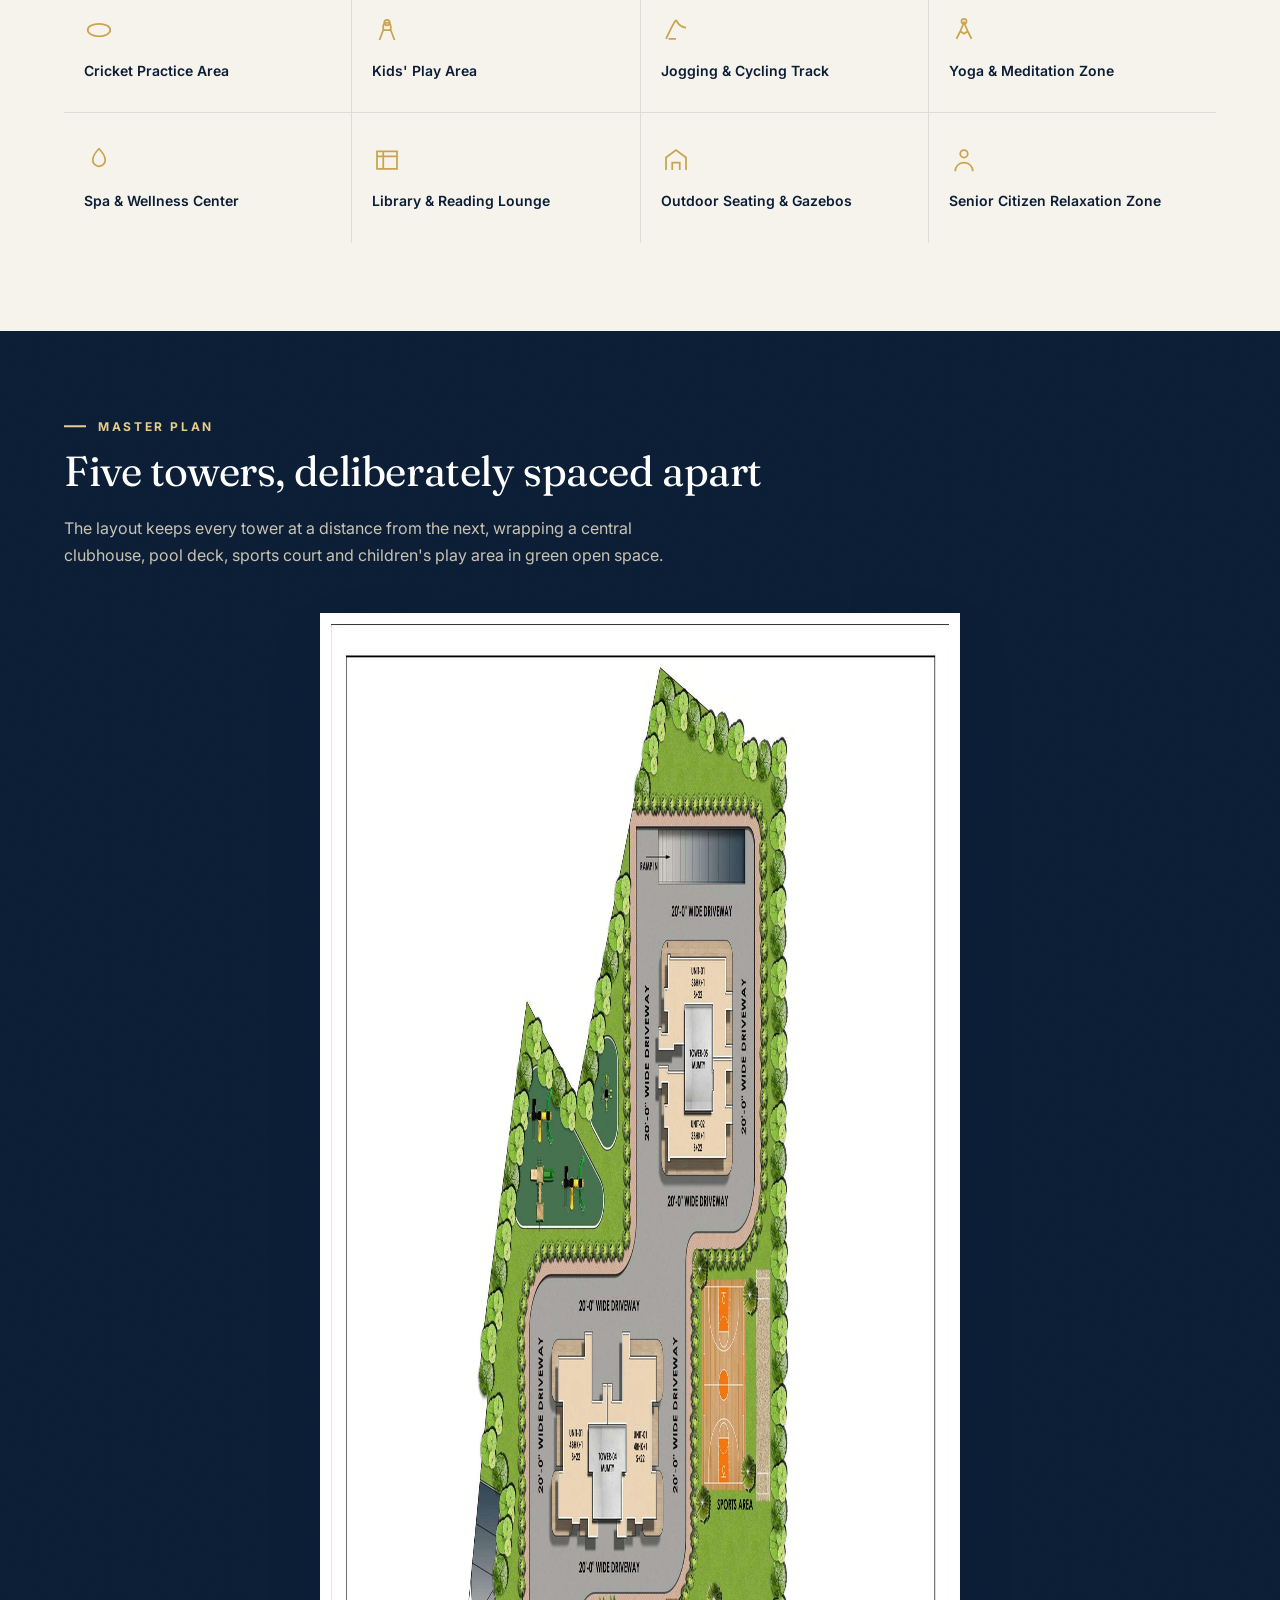
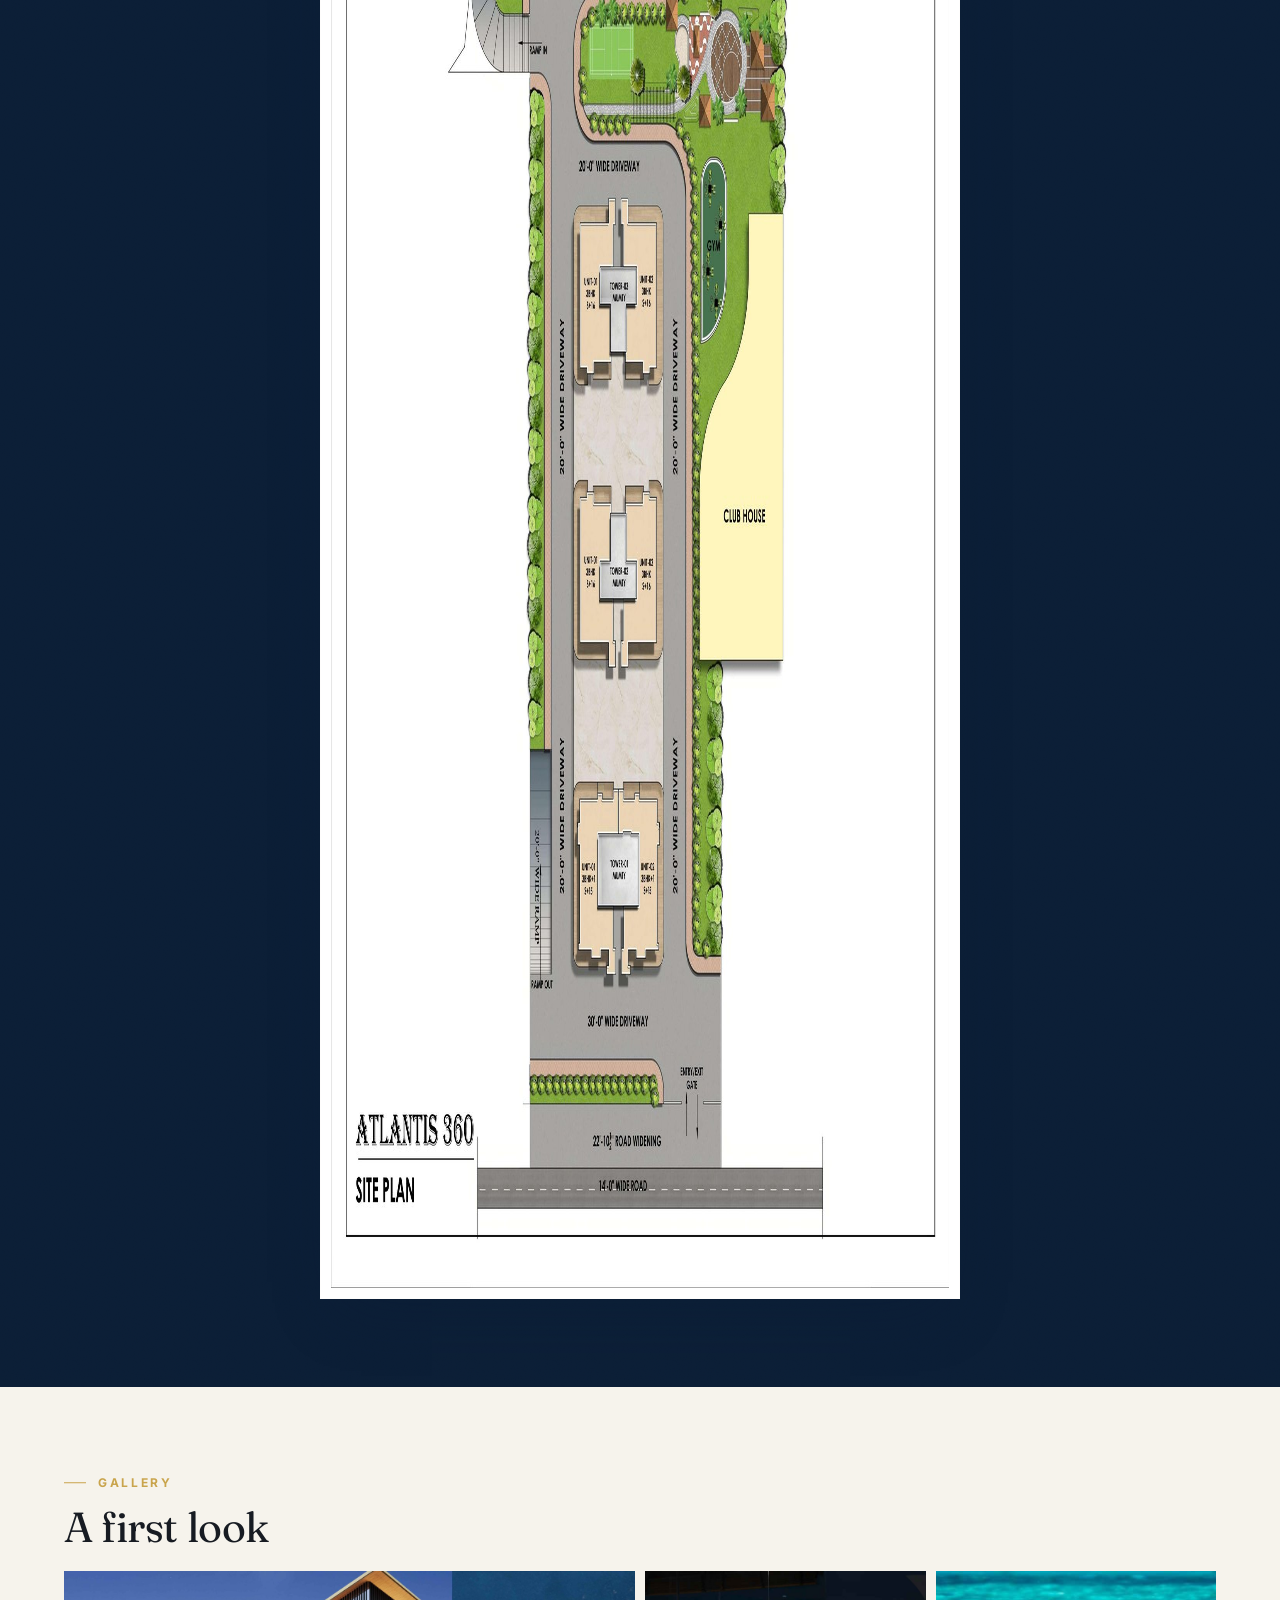
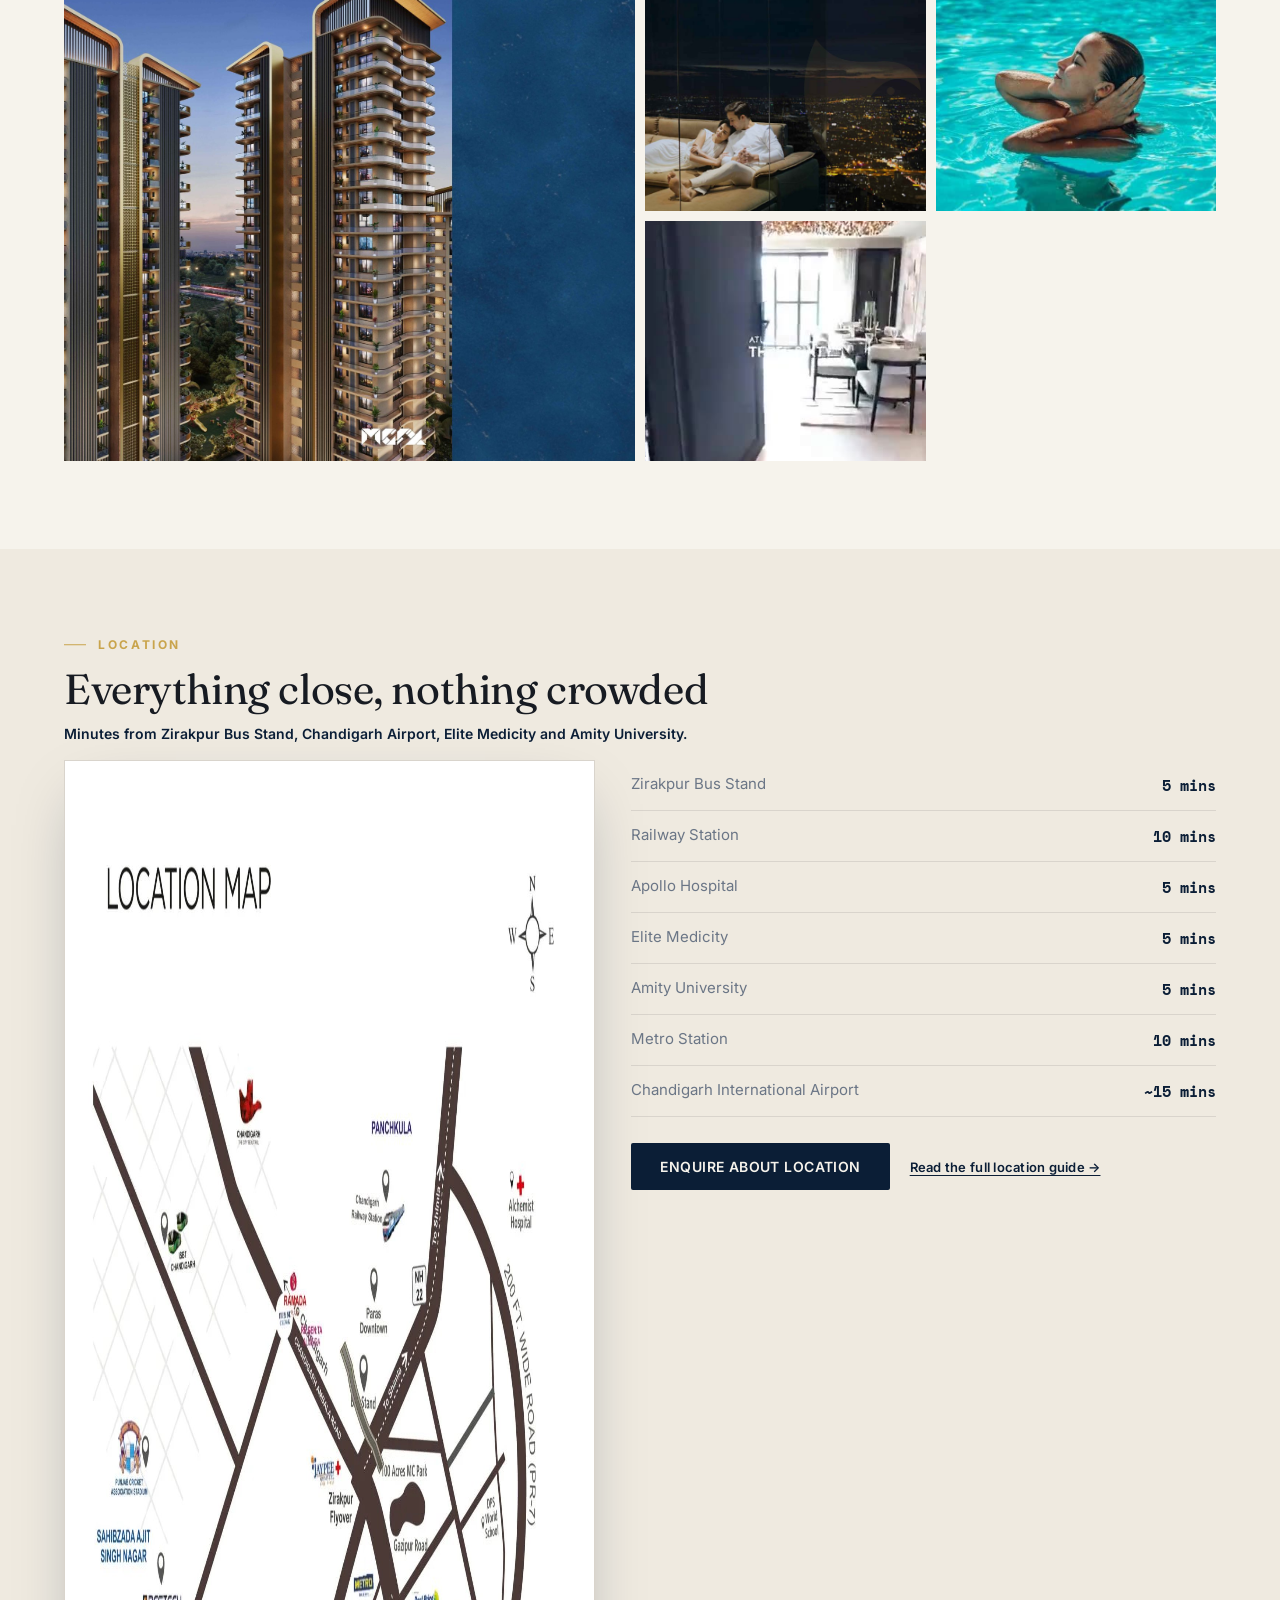
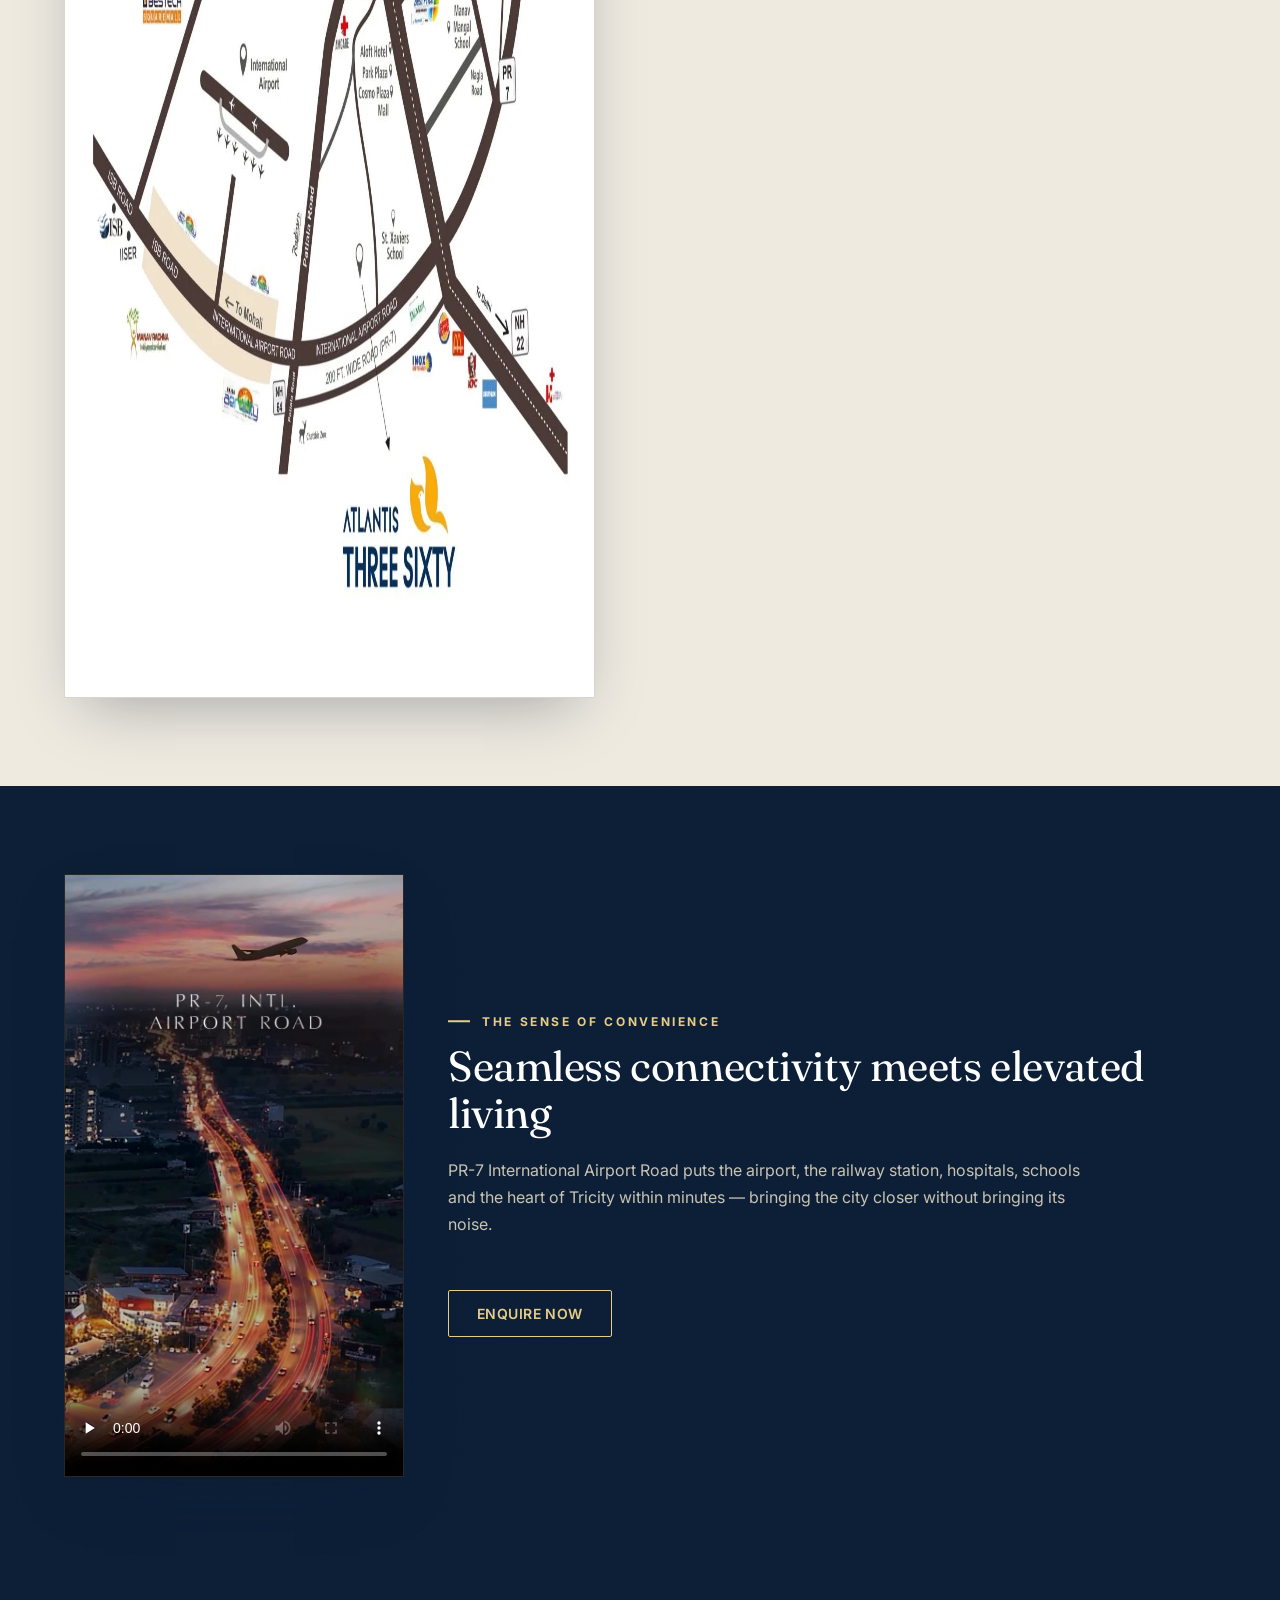
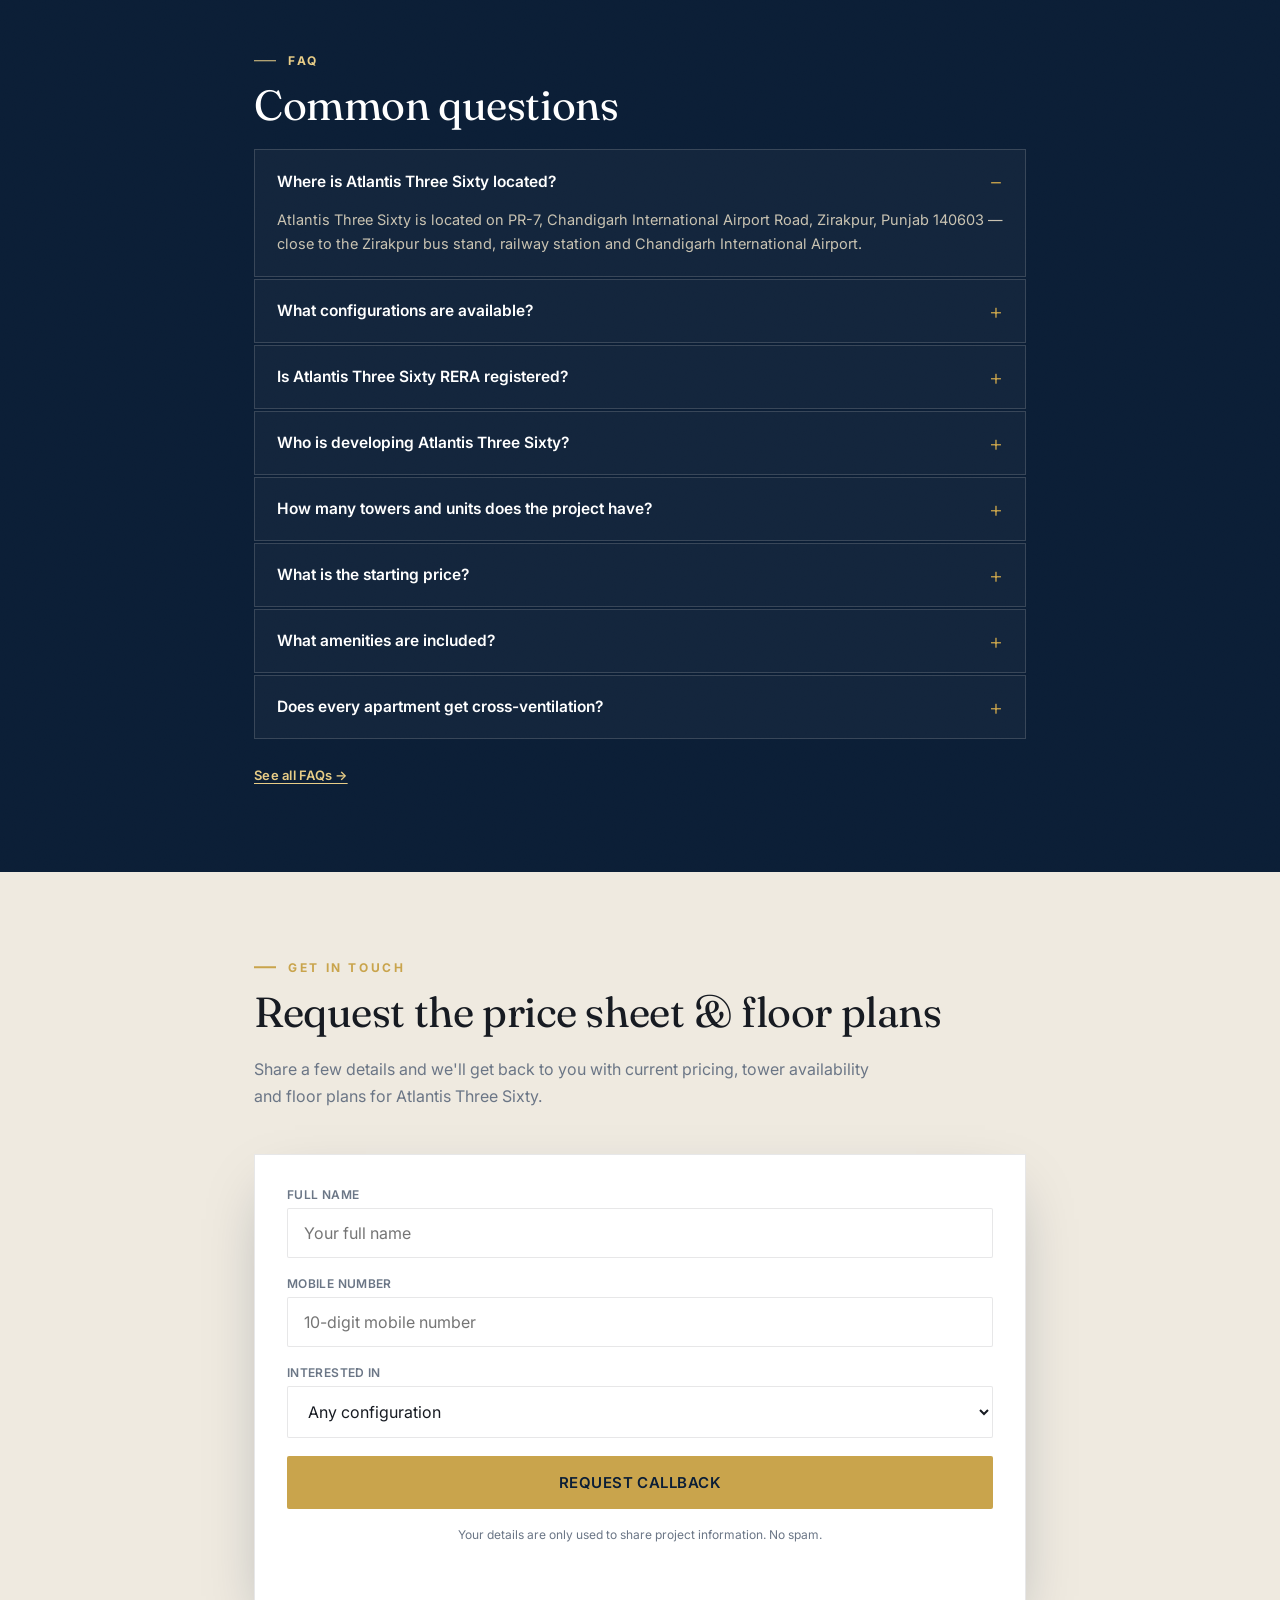
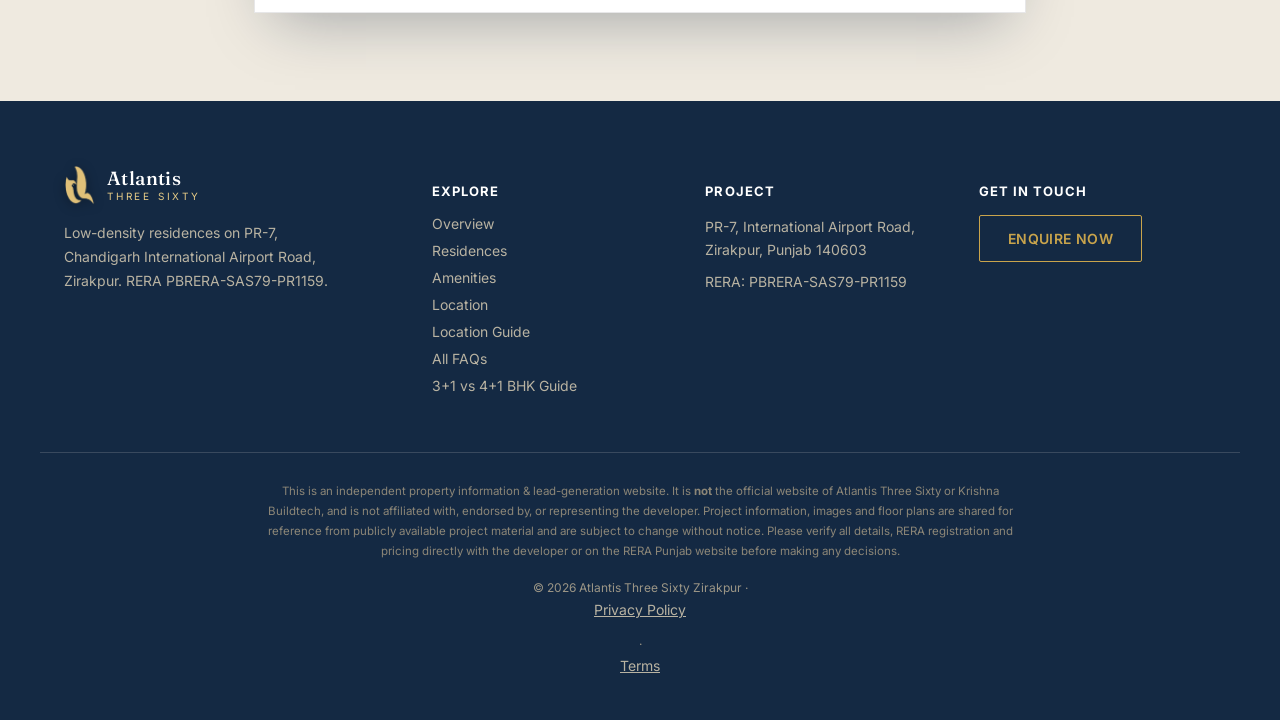
==== commit a6341ff2: "Add files via upload" ====
--- a/index.html
+++ b/index.html
@@ -1,6 +1,13 @@
 <!DOCTYPE html>
 <html lang="en">
 <head>
+<!-- Google Tag Manager -->
+<script>(function(w,d,s,l,i){w[l]=w[l]||[];w[l].push({'gtm.start':
+new Date().getTime(),event:'gtm.js'});var f=d.getElementsByTagName(s)[0],
+j=d.createElement(s),dl=l!='dataLayer'?'&l='+l:'';j.async=true;j.src=
+'https://www.googletagmanager.com/gtm.js?id='+i+dl;f.parentNode.insertBefore(j,f);
+})(window,document,'script','dataLayer','GTM-KP74QM33');</script>
+<!-- End Google Tag Manager -->
 <meta charset="UTF-8">
 <meta name="viewport" content="width=device-width, initial-scale=1, shrink-to-fit=no">
 <title>Atlantis Three Sixty, Zirakpur | 3 & 4 BHK Homes on PR-7</title>
@@ -112,6 +119,10 @@
 </script>
 </head>
 <body>
+<!-- Google Tag Manager (noscript) -->
+<noscript><iframe src="https://www.googletagmanager.com/ns.html?id=GTM-KP74QM33"
+height="0" width="0" style="display:none;visibility:hidden"></iframe></noscript>
+<!-- End Google Tag Manager (noscript) -->
 
 <!-- ============ HEADER ============ -->
 <header id="site-header" class="site-header">
@@ -168,6 +179,7 @@
     <div class="hero-content">
       <p class="eyebrow">PR-7, Chandigarh International Airport Road &middot; Zirakpur</p>
       <h1>Atlantis <span>Three Sixty</span></h1>
+      <p class="hero-subhead">3, 3+1 &amp; 4+1 BHK Homes on PR-7 Airport Road, Zirakpur</p>
       <p class="hero-tagline">Less is the new luxe. The most low-density address in Tricity — 178 residences across 4.75 acres, wrapped in space, light and air on every side.</p>
       <div class="hero-ctas">
         <button class="btn btn-gold btn-lg" data-open-modal data-source="hero">Enquire Now</button>
@@ -189,6 +201,7 @@
   <div class="container">
     <p class="section-eyebrow">Overview</p>
     <h2 class="section-title">Luxury lives here, not in excess<br class="hide-mobile"> but in essence</h2>
+    <p class="section-kicker">3, 3+1 and 4+1 BHK homes in Zirakpur, designed for space over density.</p>
     <p class="section-lede">At Atlantis Three Sixty, more space and less clutter isn't a tagline — it's the plan. Just 178 homes spread across 4.75 acres and five towers means wide-open layouts, unobstructed views and a quieter, calmer way to live on PR-7 Airport Road.</p>
 
     <div class="ring-wrap">
@@ -227,6 +240,7 @@
   <div class="container">
     <p class="section-eyebrow section-eyebrow-light">Watch</p>
     <h2 class="section-title section-title-light">A new landmark of luxury, rising on PR-7</h2>
+    <p class="section-kicker section-kicker-light">A new residential landmark on PR-7 Airport Road, Zirakpur.</p>
     <div class="video-frame">
       <video id="promo-video" controls preload="none" poster="assets/img/skyline-lifestyle.jpg" playsinline>
         <source src="assets/video/promo.mp4" type="video/mp4">
@@ -240,6 +254,7 @@
   <div class="container">
     <p class="section-eyebrow section-eyebrow-light">Why Atlantis Three Sixty</p>
     <h2 class="section-title section-title-light">Built on credentials, not claims</h2>
+    <p class="section-kicker section-kicker-light">IGBC Platinum certified, RERA registered &mdash; PBRERA-SAS79-PR1159.</p>
     <div class="why-grid">
       <div class="why-card">
         <span class="why-num">IGBC</span>
@@ -270,6 +285,7 @@
   <div class="container">
     <p class="section-eyebrow">Residences</p>
     <h2 class="section-title">Five towers, three ways to live wide</h2>
+    <p class="section-kicker">3 BHK, 3+1 BHK and 4+1 BHK floor plans across 5 towers in Zirakpur.</p>
     <p class="section-lede">Each tower at Atlantis Three Sixty is built around a dual-core plan — only two homes per floor, both sides open. Tap a tower to see its floor plan.</p>
 
     <div class="tower-tabs" role="tablist">
@@ -382,6 +398,7 @@
   <div class="container">
     <p class="section-eyebrow section-eyebrow-light">Pricing</p>
     <h2 class="section-title section-title-light">Starting from ₹1.88 Cr onwards</h2>
+    <p class="section-kicker section-kicker-light">3 &amp; 4 BHK flats in Zirakpur, starting ₹1.88 Cr.</p>
     <p class="section-lede section-lede-light">Indicative starting price across configurations. Final pricing depends on tower, floor and unit facing — share your requirement and we'll get you the current price sheet.</p>
     <div class="price-table">
       <div class="price-row price-row-head">
@@ -469,6 +486,7 @@
   <div class="container">
     <p class="section-eyebrow">Location</p>
     <h2 class="section-title">Everything close, nothing crowded</h2>
+    <p class="section-kicker">Minutes from Zirakpur Bus Stand, Chandigarh Airport, Elite Medicity and Amity University.</p>
     <div class="location-grid">
       <div class="location-map-wrap">
         <img src="assets/img/location-map.jpg" alt="Atlantis Three Sixty location map — PR-7 International Airport Road, Zirakpur" loading="lazy" width="1437" height="1536">
@@ -483,7 +501,10 @@
           <li><span>Metro Station</span><strong>10 mins</strong></li>
           <li><span>Chandigarh International Airport</span><strong>~15 mins</strong></li>
         </ul>
-        <button class="btn btn-navy" data-open-modal data-source="location">Enquire About Location</button>
+        <div class="section-actions">
+          <button class="btn btn-navy" data-open-modal data-source="location">Enquire About Location</button>
+          <a href="location/" class="link-more">Read the full location guide &rarr;</a>
+        </div>
       </div>
     </div>
   </div>
@@ -547,6 +568,7 @@
         <p>Yes — each floor has only two apartments (dual-core layout), and residences are designed open on three sides with wrap-around balconies for daylight and airflow on multiple sides.</p>
       </details>
     </div>
+    <a href="faq/" class="link-more link-more-light">See all FAQs &rarr;</a>
   </div>
 </section>
 
@@ -601,6 +623,9 @@
       <a href="#configurations">Residences</a>
       <a href="#amenities">Amenities</a>
       <a href="#location">Location</a>
+      <a href="location/">Location Guide</a>
+      <a href="faq/">All FAQs</a>
+      <a href="blog/3-plus-1-vs-4-plus-1-bhk/">3+1 vs 4+1 BHK Guide</a>
     </div>
     <div>
       <h4>Project</h4>
@@ -613,7 +638,7 @@
     </div>
   </div>
   <div class="footer-legal container">
-    <p>This is an independent property information &amp; lead-generation website. It is <strong>not</strong> the official website of Atlantis Three Sixty or Krishna Buildtech, and is not affiliated with, endorsed by, or representing the developer. Project information, images and floor plans are shared for reference from publicly available project material and are subject to change without notice. Please verify all details, RERA registration and pricing directly with the developer or on the <a href="https://rera.punjab.gov.in/" target="_blank" rel="noopener">RERA Punjab</a> website before making any decisions.</p>
+    <p>This is an independent property information &amp; lead-generation website. It is <strong>not</strong> the official website of Atlantis Three Sixty or Krishna Buildtech, and is not affiliated with, endorsed by, or representing the developer. Project information, images and floor plans are shared for reference from publicly available project material and are subject to change without notice. Please verify all details, RERA registration and pricing directly with the developer or on the RERA Punjab website before making any decisions.</p>
     <p class="footer-bottom">&copy; <span id="year"></span> Atlantis Three Sixty Zirakpur &middot; <a href="privacy-policy.html">Privacy Policy</a> &middot; <a href="terms.html">Terms</a></p>
   </div>
 </footer>
--- a/styles.css
+++ b/styles.css
@@ -110,6 +110,7 @@
 .eyebrow::before{content:''; width:26px; height:1.5px; background:var(--gold-light); display:inline-block;}
 .hero h1{font-size:clamp(44px,8.5vw,96px); font-weight:400; line-height:0.96; margin:0 0 22px; color:#fff;}
 .hero h1 span{display:block; color:var(--gold-light); font-style:italic; font-weight:300;}
+.hero-subhead{font-family:'Inter',sans-serif; font-size:16px; font-weight:600; letter-spacing:0.01em; color:var(--gold-light); margin:0 0 18px;}
 .hero-tagline{max-width:580px; font-size:18px; line-height:1.65; color:#E7E2D6; margin:0 0 38px;}
 .hero-ctas{display:flex; flex-wrap:wrap; gap:16px;}
 .hero-stat-strip{position:relative; z-index:2; max-width:1080px; margin:0 auto 40px; background:rgba(11,30,54,0.72); backdrop-filter:blur(14px); border:1px solid rgba(232,205,135,0.22); border-radius:2px; display:flex; flex-wrap:wrap; align-items:center; gap:0; padding:0 8px; width:calc(100% - 48px);}
@@ -165,6 +166,11 @@
 .section-title-light{color:#fff;}
 .section-lede{font-size:16px; line-height:1.7; color:var(--slate); max-width:640px; margin:0 0 44px;}
 .section-lede-light{color:#C9C3B2;}
+.section-kicker{font-family:'Inter',sans-serif; font-size:14px; font-weight:600; color:var(--navy); max-width:640px; margin:-8px 0 18px;}
+.section-kicker-light{color:var(--gold-light);}
+.section-actions{display:flex; align-items:center; flex-wrap:wrap; gap:20px;}
+.link-more{font-size:13px; font-weight:600; letter-spacing:0.02em; color:var(--navy); text-decoration:underline; text-underline-offset:3px;}
+.link-more-light{display:inline-block; margin-top:28px; color:var(--gold-light);}
 
 /* ---------- Ring diagram ---------- */
 .ring-wrap{display:grid; gap:56px; align-items:center;}
@@ -349,3 +355,33 @@
 .footer-legal p{font-size:11.5px; line-height:1.75; color:#8C8677; max-width:760px; margin:0 auto;}
 .footer-legal a{color:#B9B3A2; text-decoration:underline;}
 .footer-legal p.footer-bottom{margin-top:16px; font-size:12px; color:#9C9686;}
+
+/* ---------- Interior content pages (location / faq / blog) ---------- */
+.page-hero{padding:168px 0 64px; background:var(--navy); color:#EDE9DF; position:relative;}
+.page-hero::before{content:''; position:absolute; inset:0; opacity:0.035; pointer-events:none; mix-blend-mode:overlay; background-image:url("data:image/svg+xml,%3Csvg xmlns='http://www.w3.org/2000/svg' width='120' height='120'%3E%3Cfilter id='n'%3E%3CfeTurbulence type='fractalNoise' baseFrequency='0.9' numOctaves='2' stitchTiles='stitch'/%3E%3C/filter%3E%3Crect width='100%25' height='100%25' filter='url(%23n)'/%3E%3C/svg%3E");}
+.page-hero > .container{position:relative; z-index:1;}
+@media (max-width:640px){ .page-hero{padding:140px 0 48px;} }
+.breadcrumb-nav{font-size:12.5px; color:#9C9686; margin:0 0 22px;}
+.breadcrumb-nav a{color:#C9C3B2; text-decoration:none;}
+.breadcrumb-nav a:hover{color:var(--gold-light); text-decoration:underline;}
+.page-hero h1{font-size:clamp(30px,4.4vw,48px); font-weight:400; line-height:1.14; color:#fff; max-width:820px; margin:0 0 18px;}
+.page-hero .page-lede{font-size:17px; line-height:1.7; color:#C9C3B2; max-width:680px; margin:0;}
+.article-prose{max-width:720px; margin:0 auto;}
+.article-prose h2{font-size:clamp(22px,3vw,28px); font-weight:500; color:var(--navy); margin:44px 0 16px;}
+.article-prose h2:first-child{margin-top:0;}
+.article-prose p{font-size:16px; line-height:1.8; color:var(--slate); margin:0 0 20px;}
+.article-prose ul{margin:0 0 20px; padding-left:22px;}
+.article-prose li{font-size:16px; line-height:1.8; color:var(--slate); margin:0 0 10px;}
+.article-prose li strong{color:var(--ink);}
+.article-prose a{color:var(--navy); text-decoration:underline; text-underline-offset:2px;}
+.article-meta{font-family:'Space Mono',monospace; font-size:12px; letter-spacing:0.04em; color:var(--slate); margin:0 0 32px; text-transform:uppercase;}
+.content-cta{background:var(--ivory-alt); border:1px solid var(--line); border-radius:2px; padding:28px 32px; margin:44px 0 0; text-align:center;}
+.content-cta p{margin:0 0 18px; color:var(--navy); font-size:15px;}
+.faq-hub-list .faq-item{background:#fff; border:1px solid var(--line); margin-bottom:2px;}
+.faq-hub-list .faq-item summary{color:var(--ink);}
+.faq-hub-list .faq-item p{color:var(--slate);}
+.location-fact-grid{display:grid; gap:22px; margin:0 0 40px;}
+@media (min-width:720px){ .location-fact-grid{grid-template-columns:1fr 1fr;} }
+.location-fact-card{background:#fff; border:1px solid var(--line); padding:22px 24px;}
+.location-fact-card h3{font-size:16px; font-weight:600; color:var(--navy); margin:0 0 8px; font-family:'Inter',sans-serif;}
+.location-fact-card p{font-size:14.5px; line-height:1.65; color:var(--slate); margin:0;}
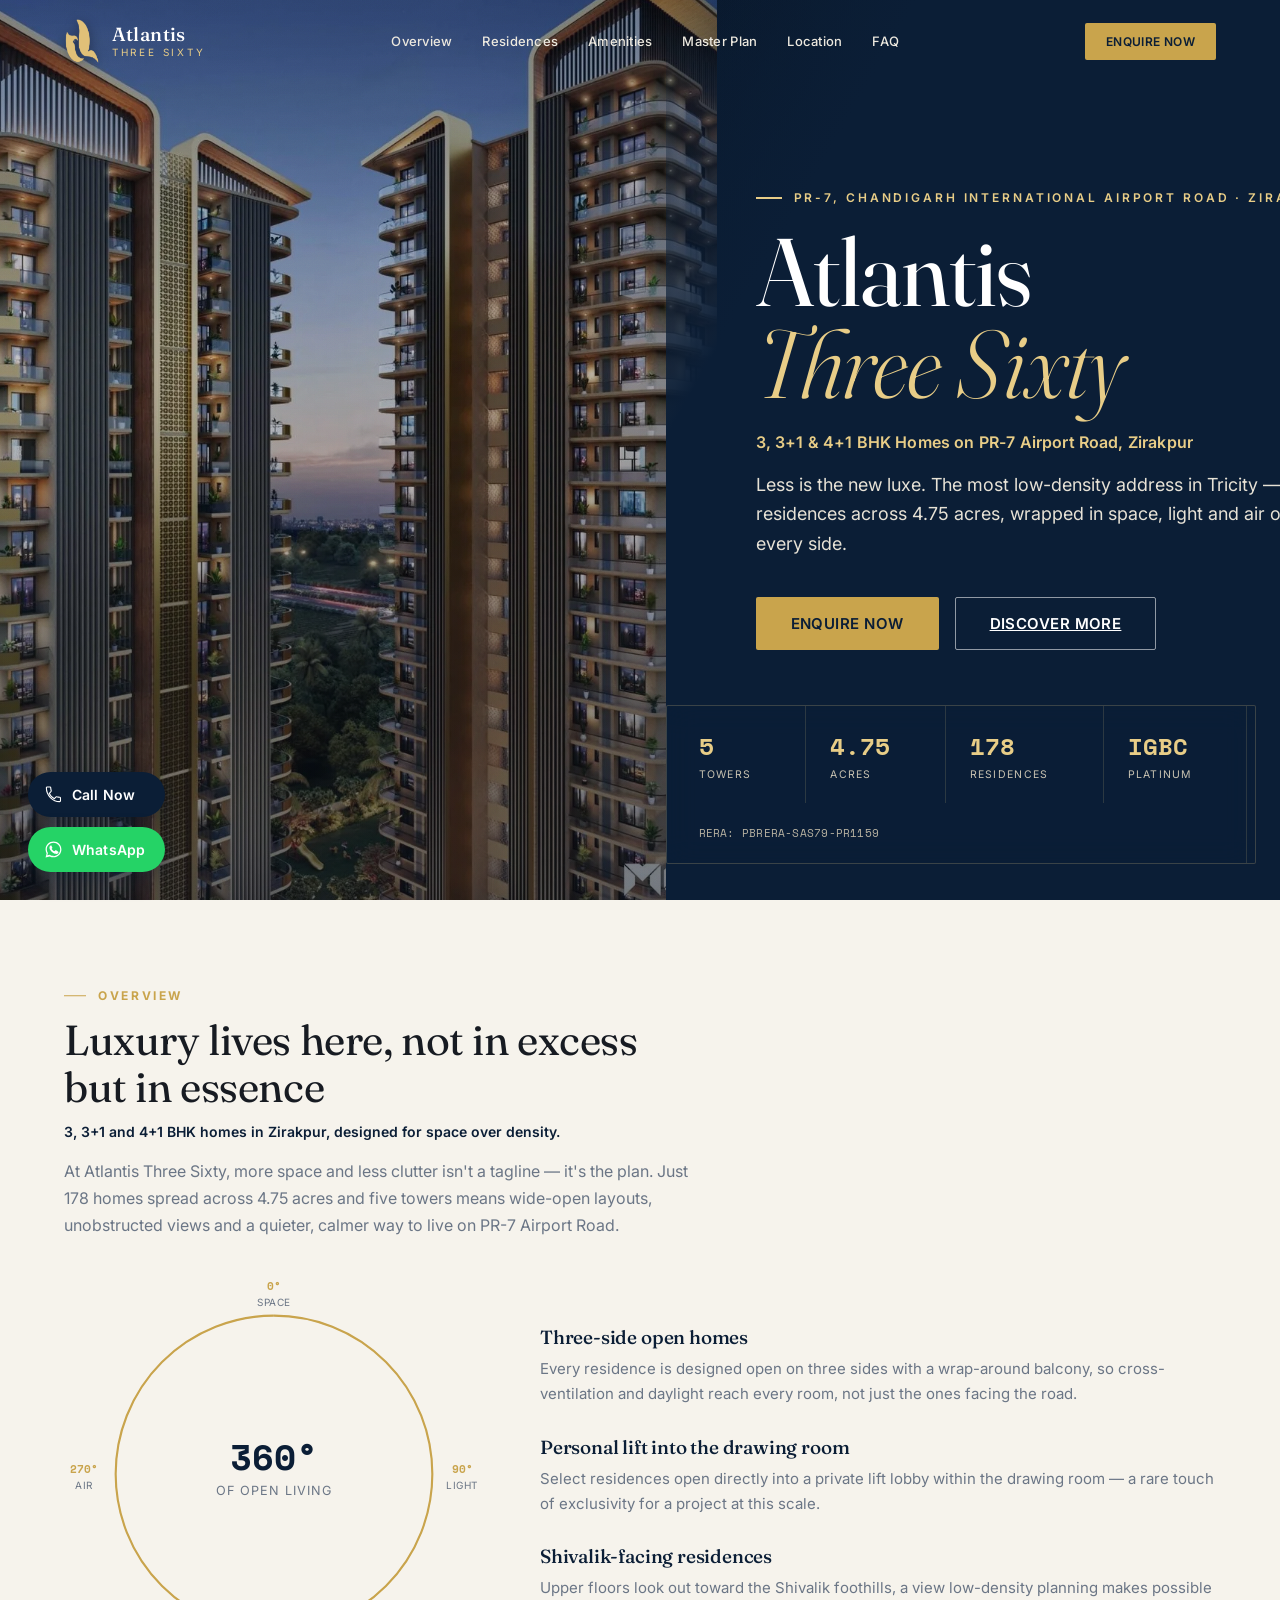
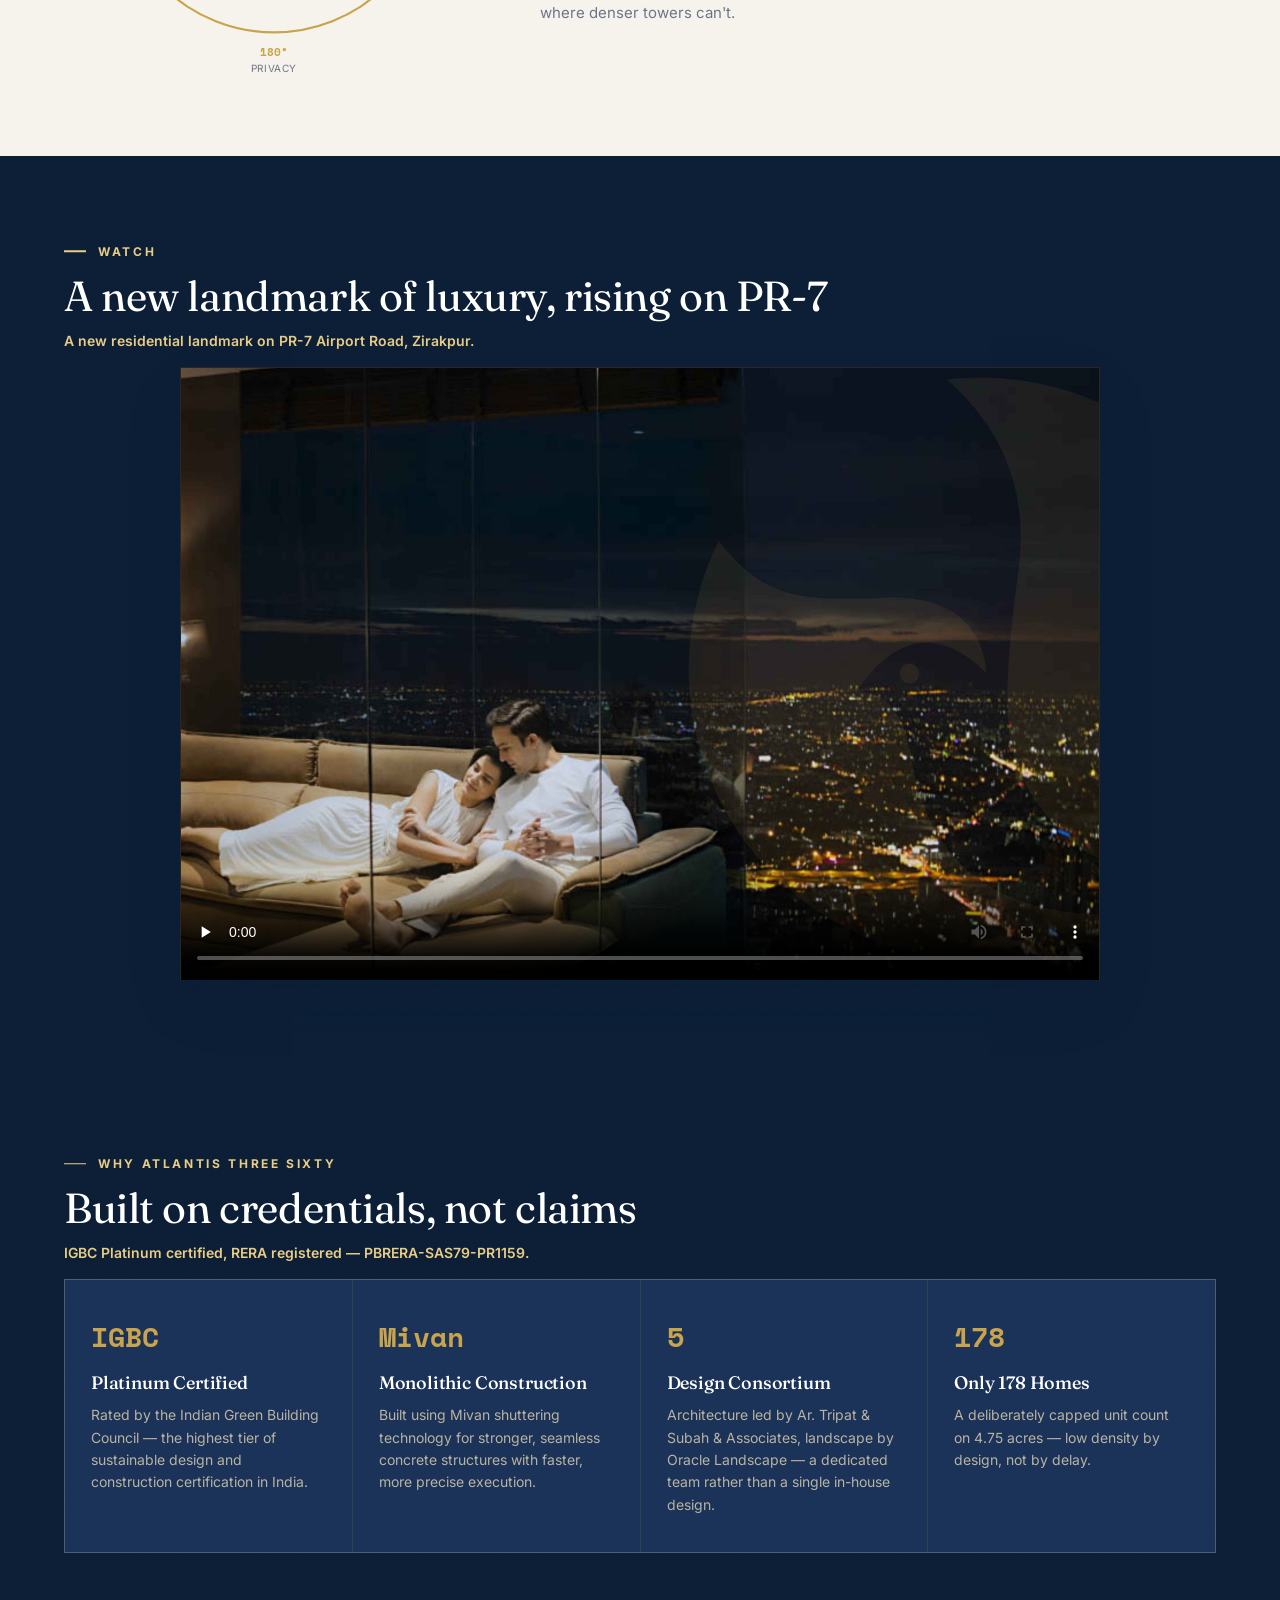
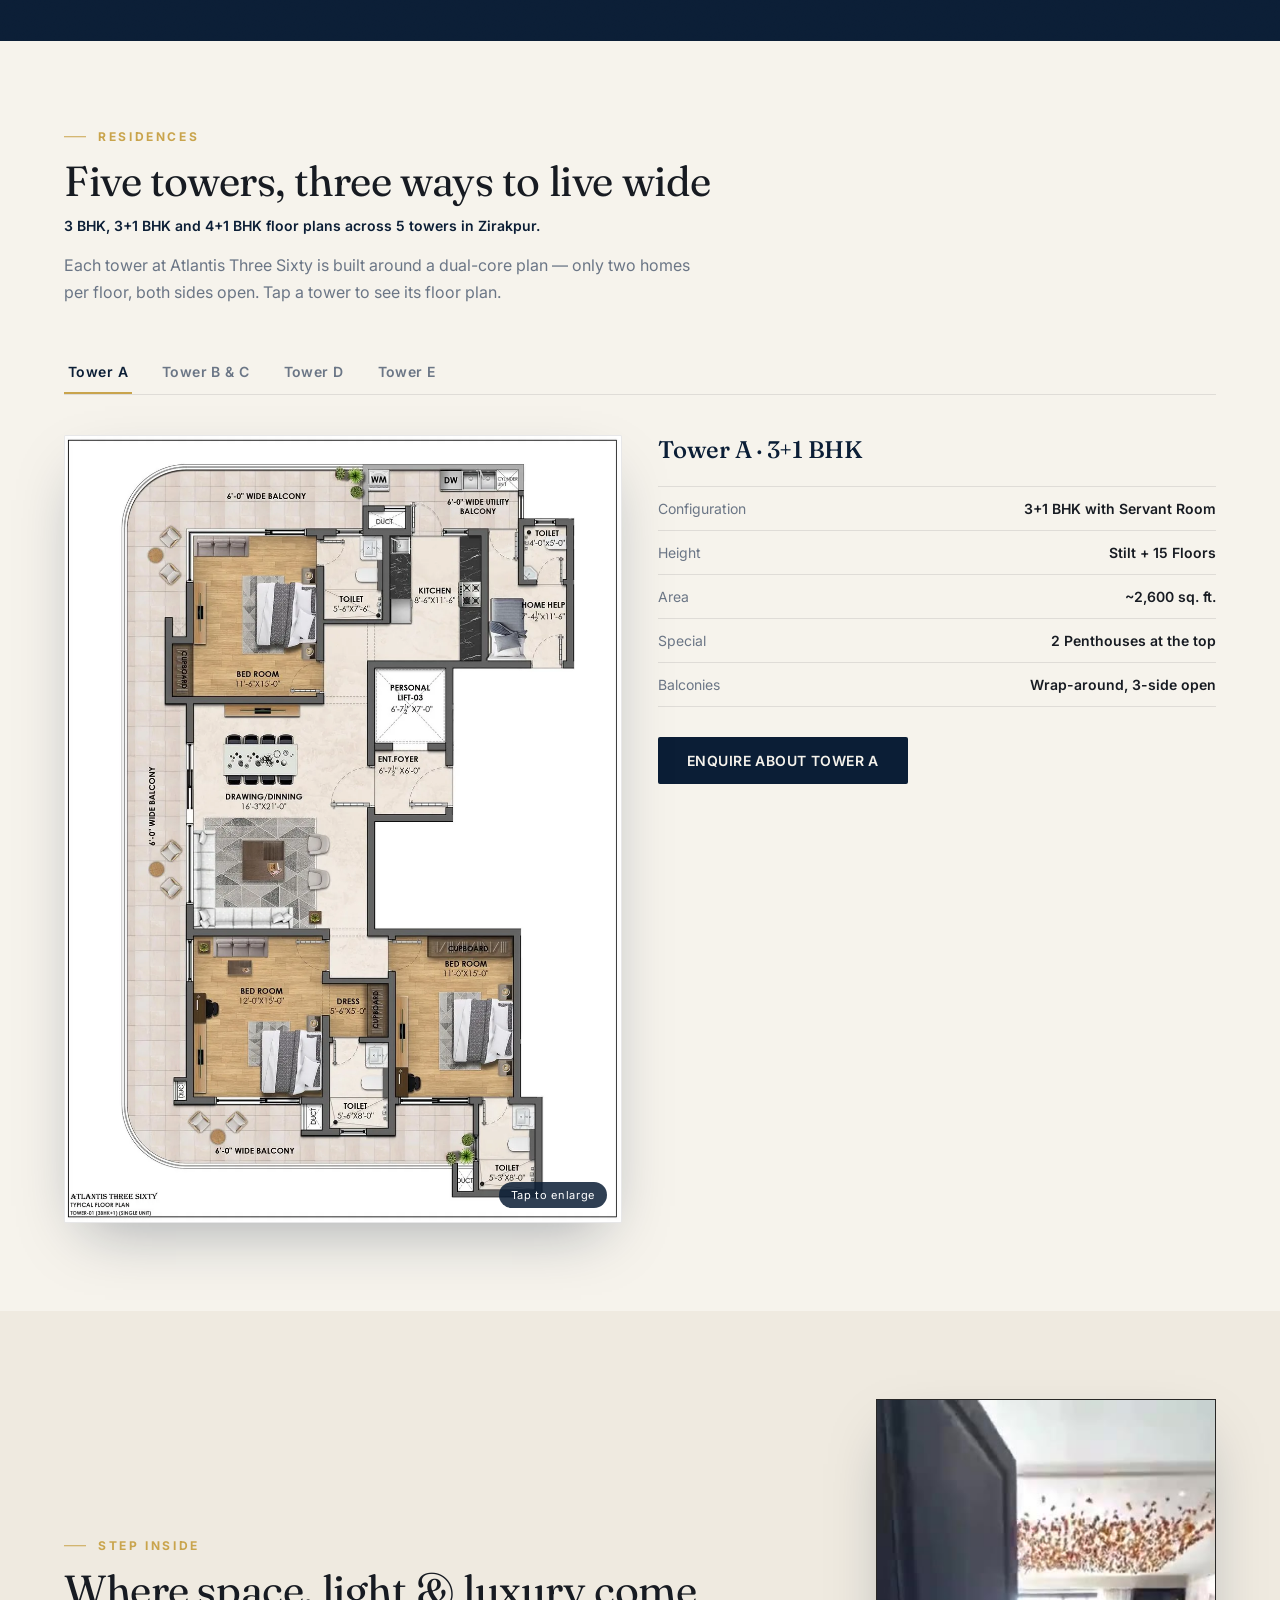
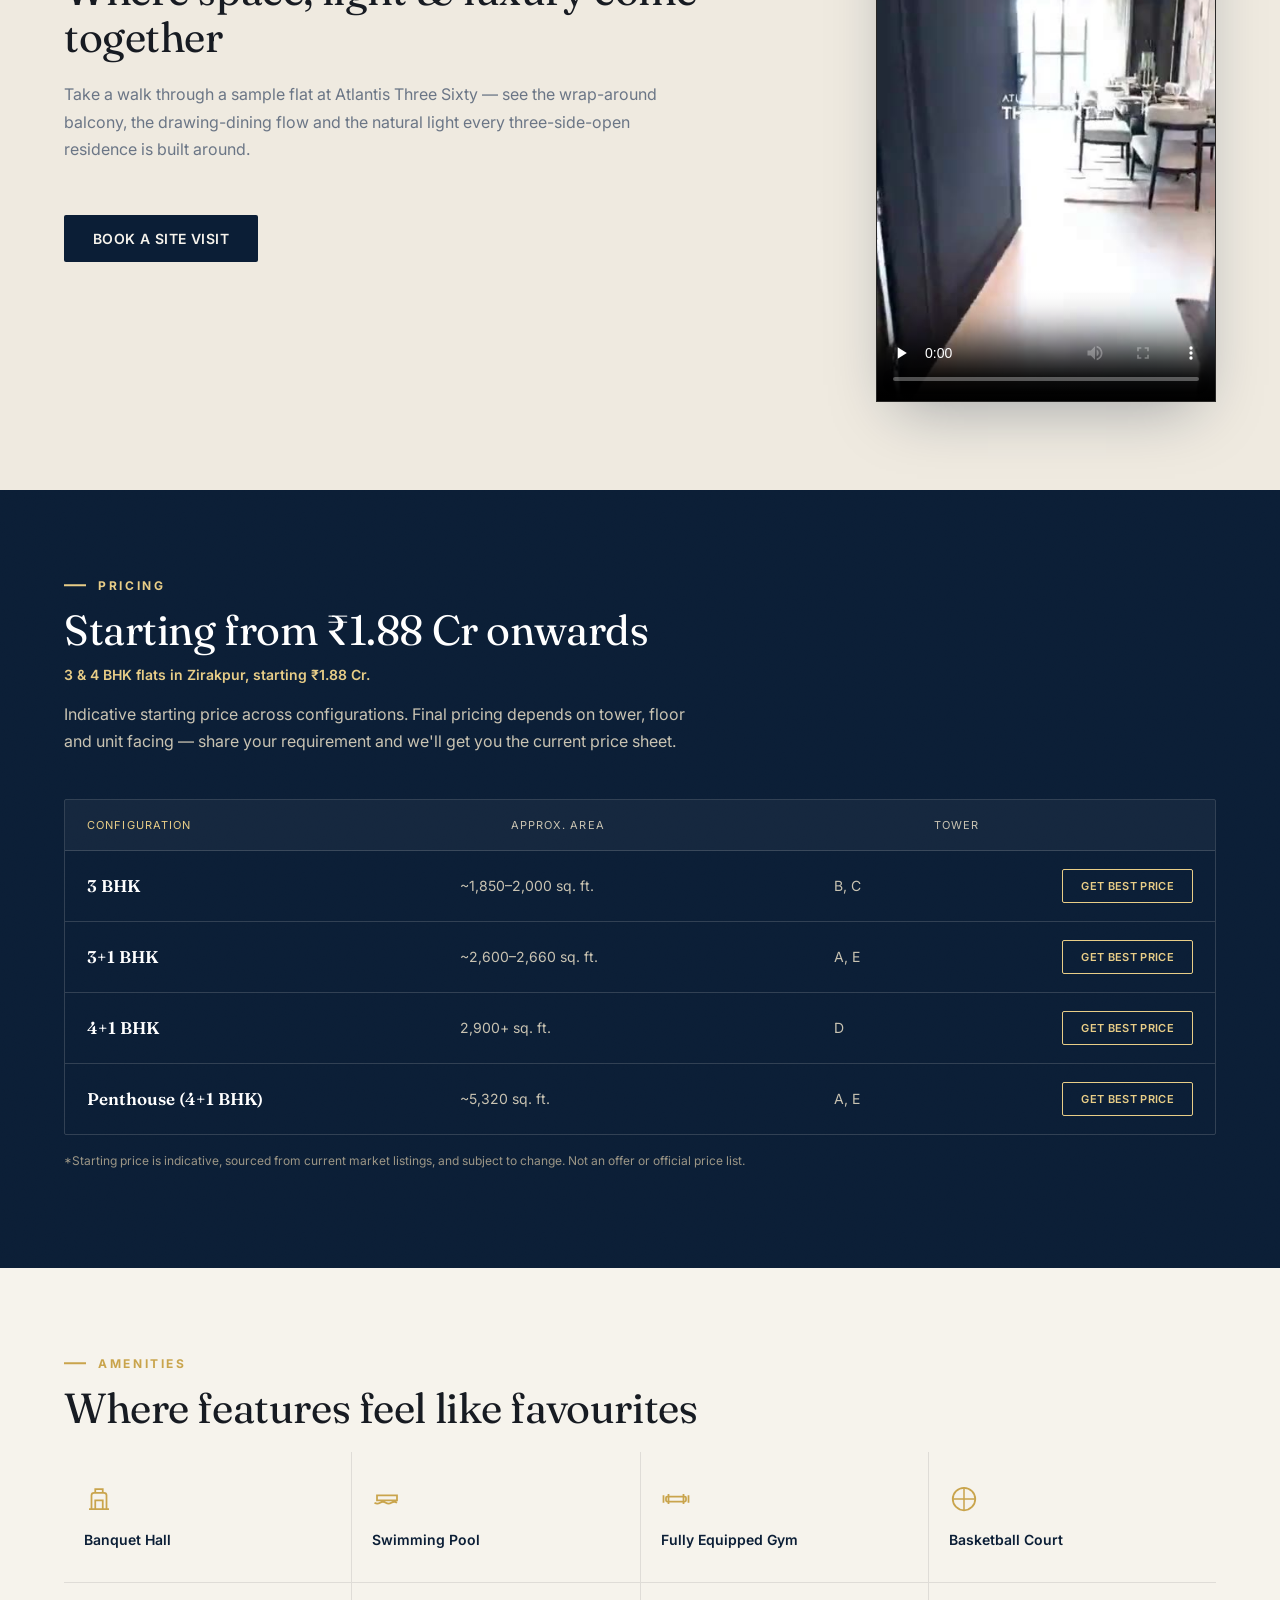
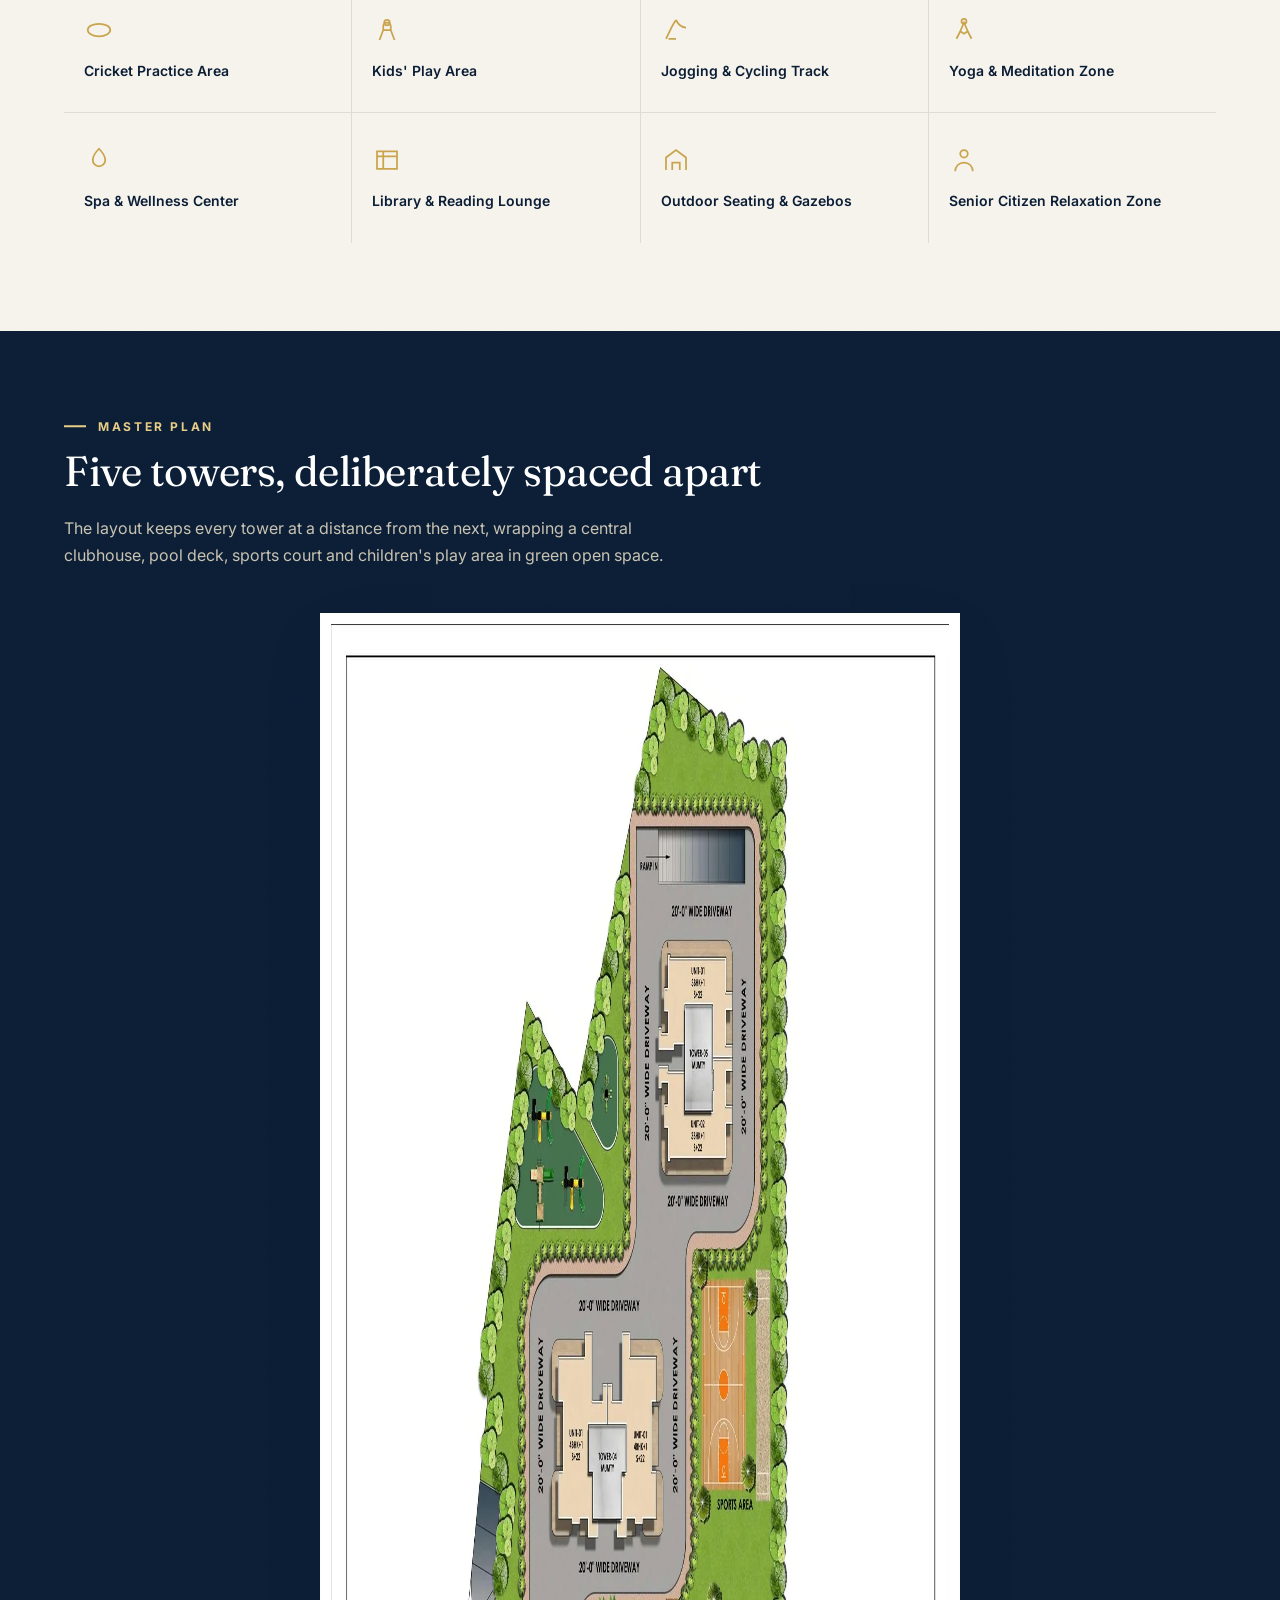
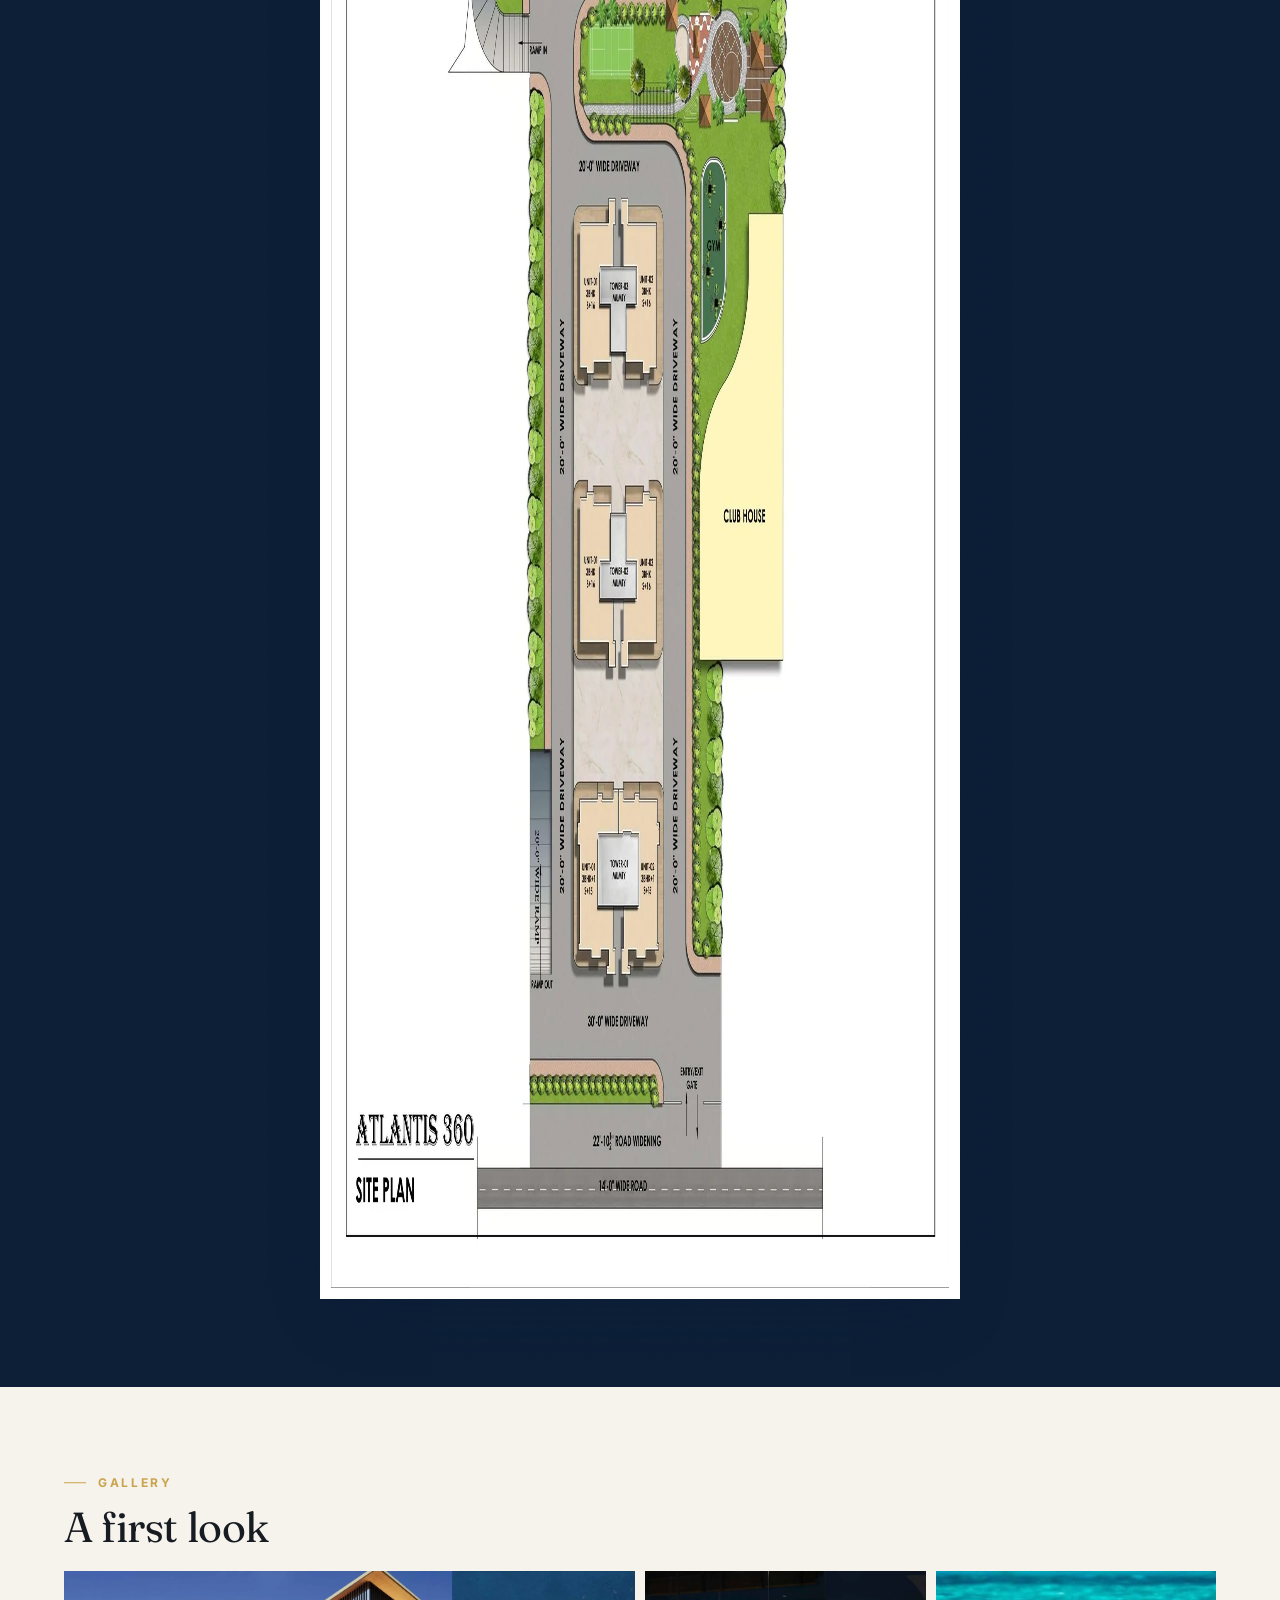
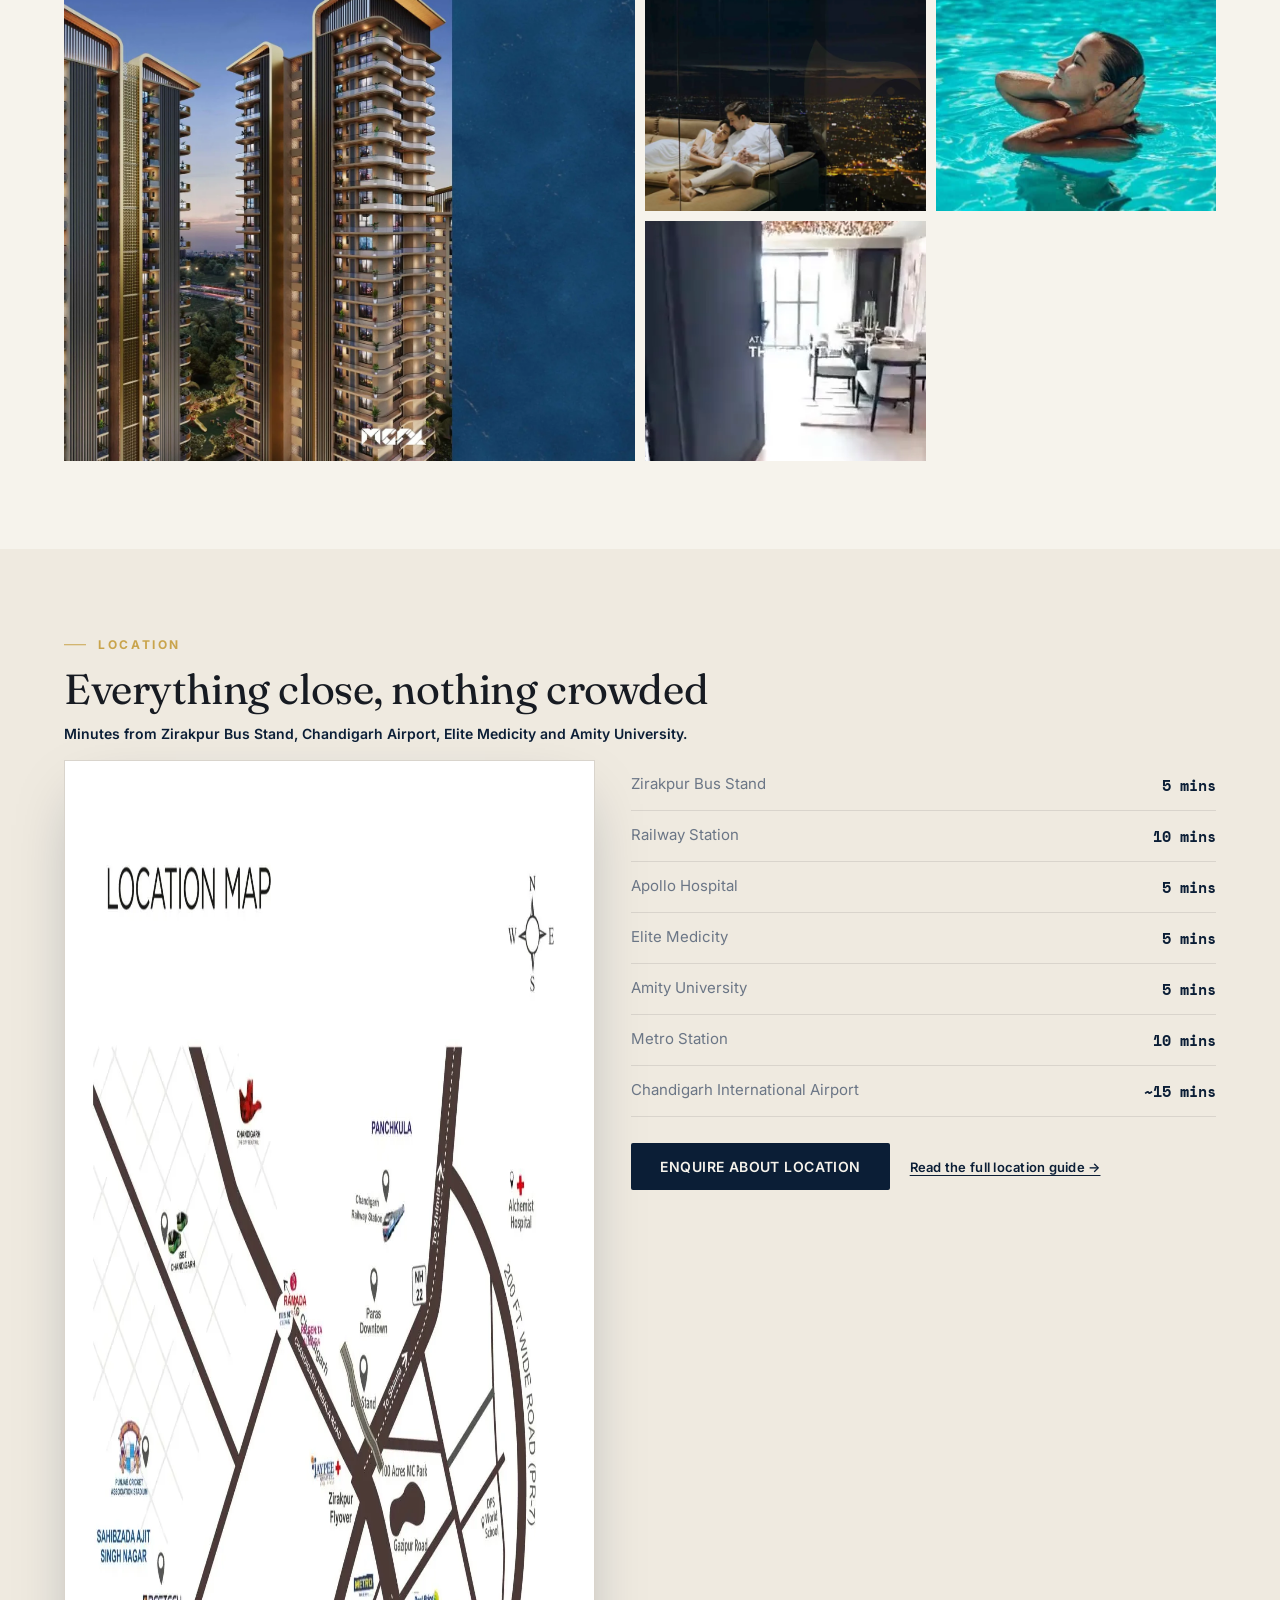
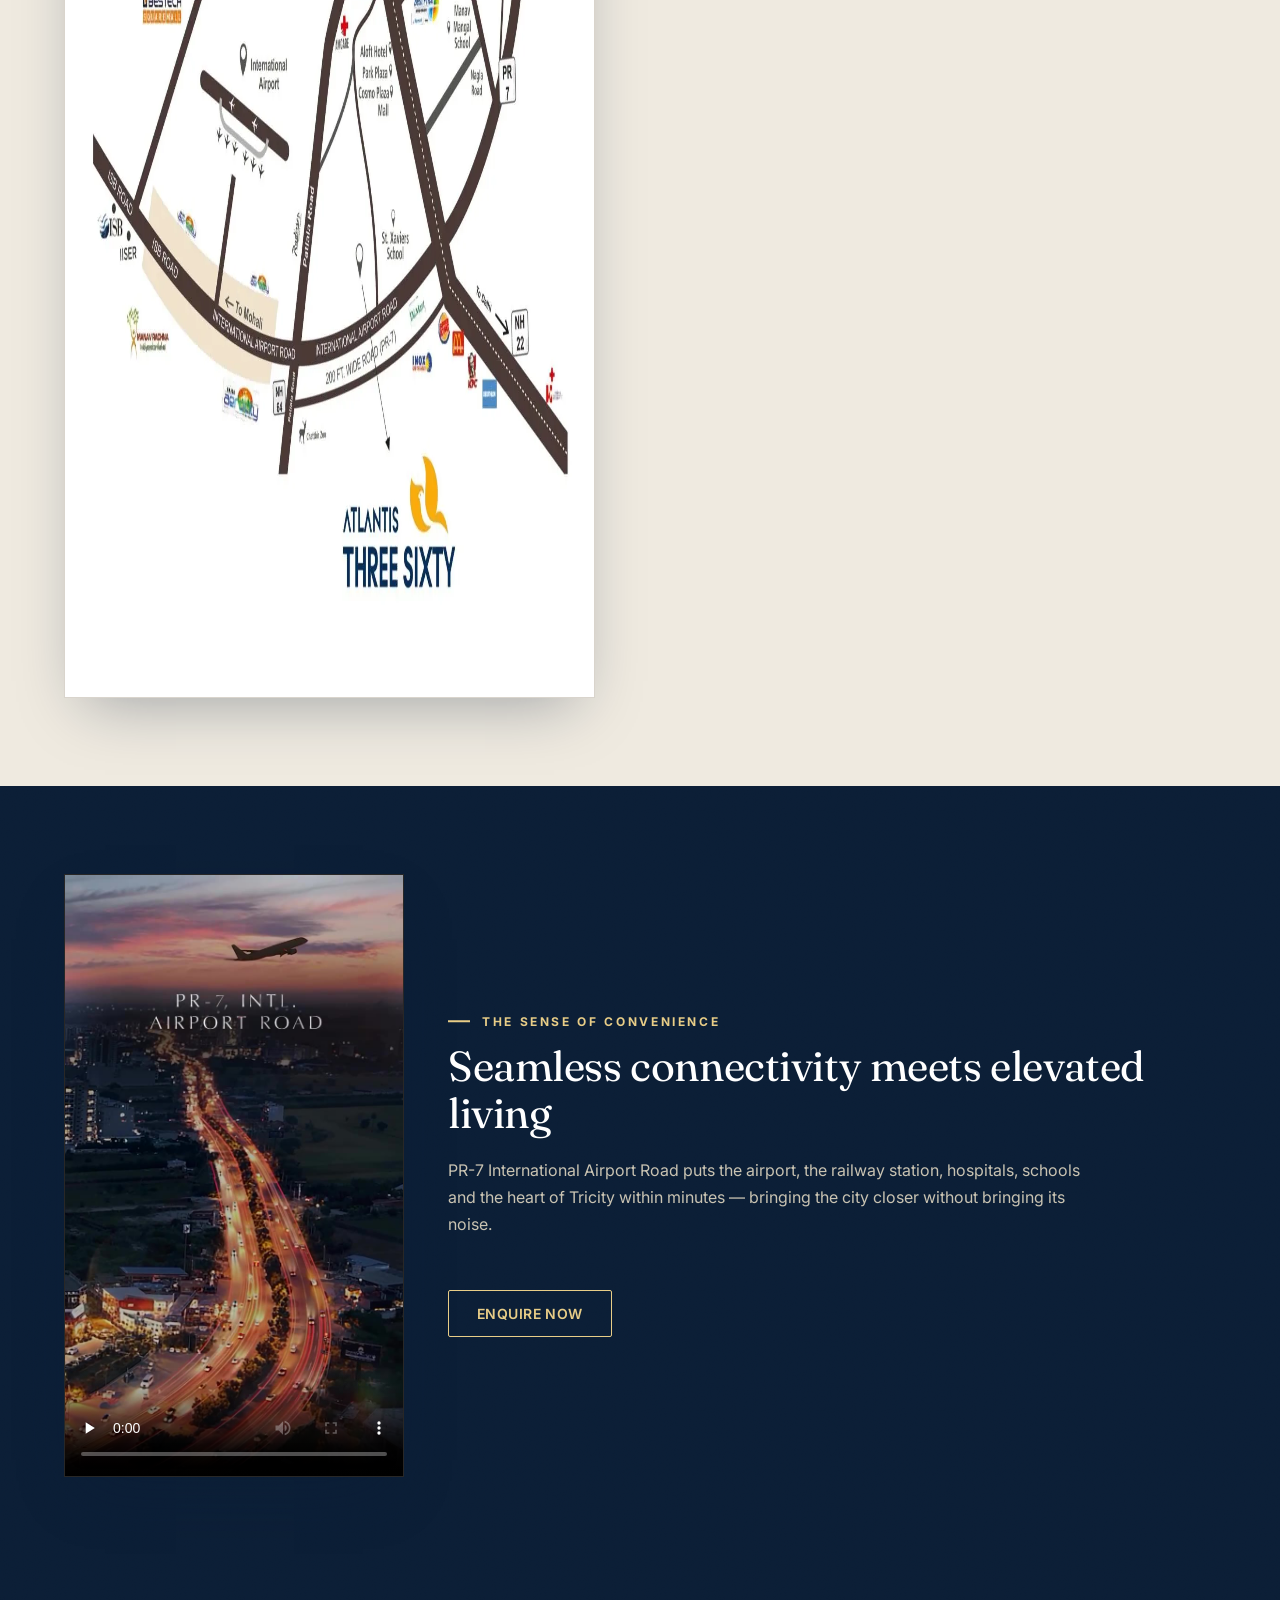
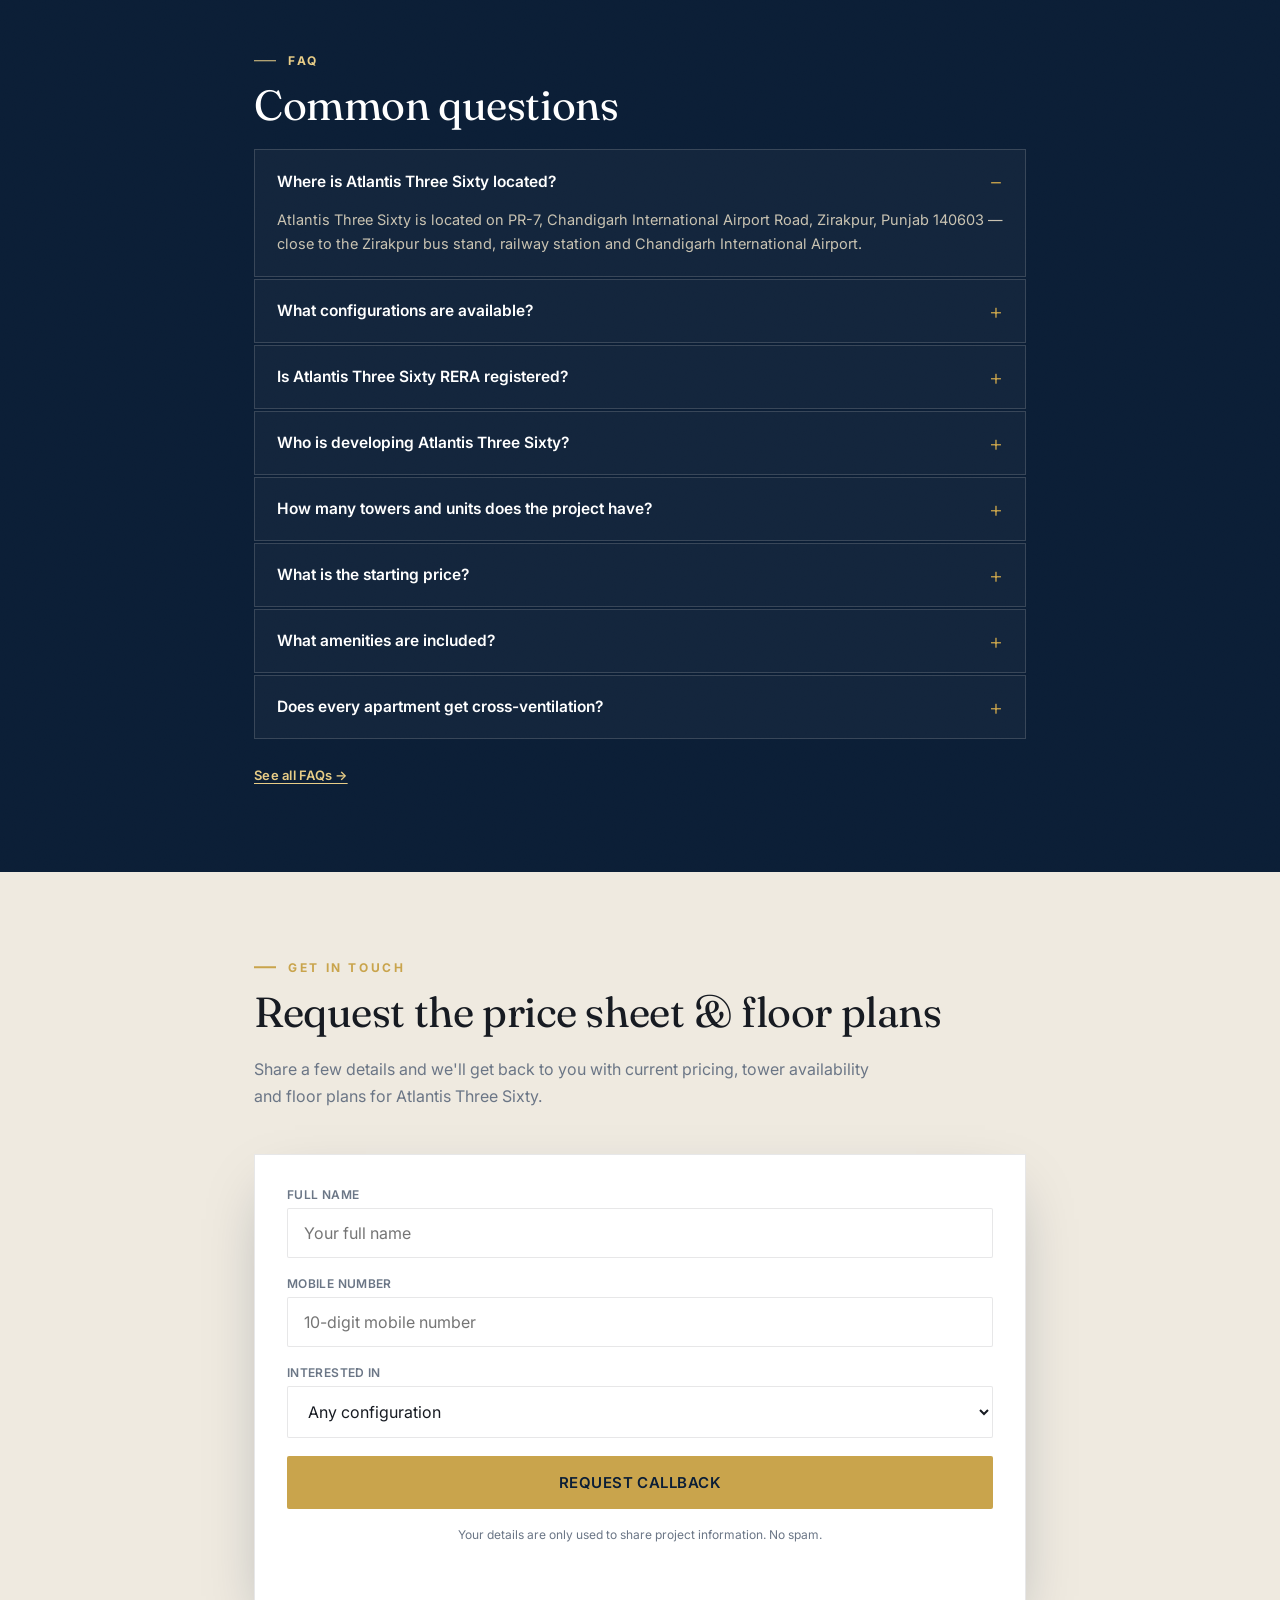
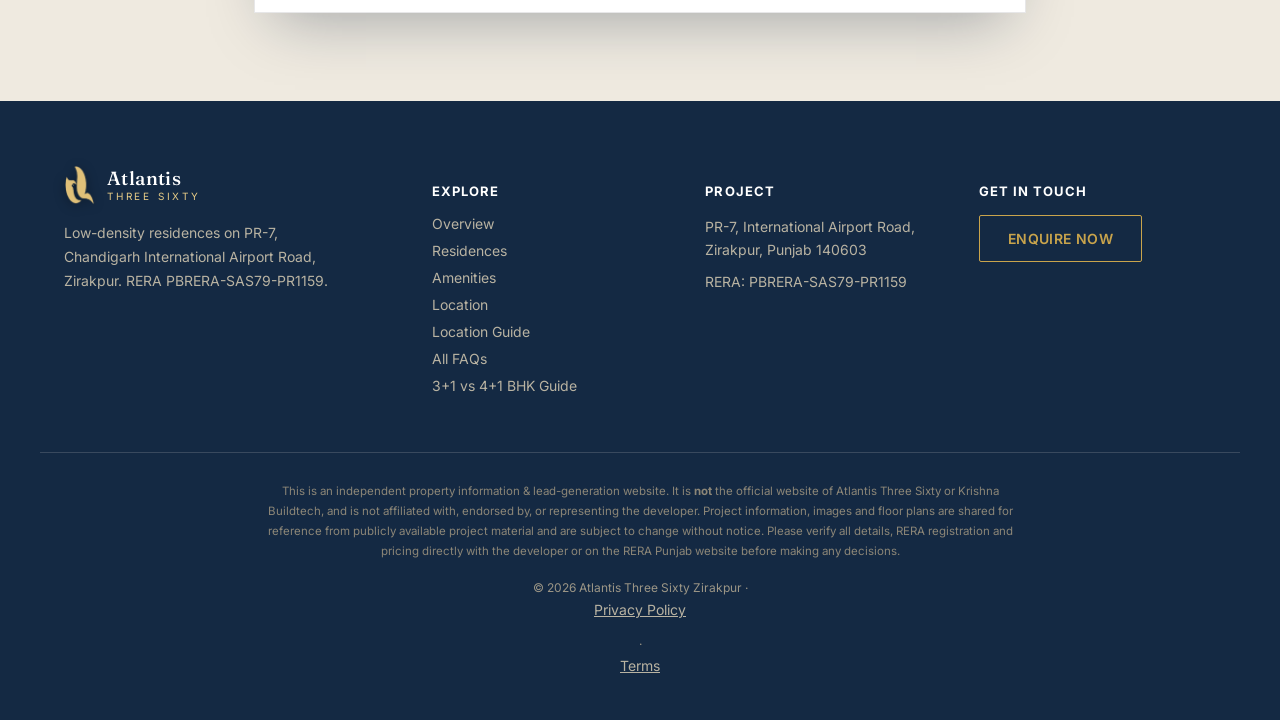
==== commit ef1a5c7c: "Add files via upload" ====
--- a/index.html
+++ b/index.html
@@ -37,7 +37,7 @@
 <link rel="manifest" href="manifest.json">
 <meta name="theme-color" content="#0B1E36">
 
-<link rel="preload" as="image" href="assets/img/hero-towers.jpg">
+<link rel="preload" as="image" href="assets/img/hero-towers.webp" type="image/webp">
 <link rel="preconnect" href="https://fonts.googleapis.com">
 <link rel="preconnect" href="https://fonts.gstatic.com" crossorigin>
 <link href="https://fonts.googleapis.com/css2?family=Fraunces:opsz,wght@9..144,300;9..144,400;9..144,500;9..144,600;9..144,700&family=Inter:wght@400;500;600;700;800&family=Space+Mono:wght@400;700&display=swap" rel="stylesheet">
@@ -171,7 +171,7 @@
 <!-- ============ HERO ============ -->
 <section class="hero">
   <div class="hero-media">
-    <img src="assets/img/hero-towers.jpg" alt="Atlantis Three Sixty tower elevation at dusk" class="hero-bg-img">
+    <picture><source srcset="assets/img/hero-towers.webp" type="image/webp"><img src="assets/img/hero-towers.jpg" alt="Atlantis Three Sixty tower elevation at dusk" class="hero-bg-img"></picture>
   </div>
   <div class="hero-scrim"></div>
   <div class="hero-grain" aria-hidden="true"></div>
@@ -299,7 +299,7 @@
       <div class="tower-panel active" data-panel="a">
         <div class="tower-panel-grid">
           <button class="tower-plan-img" data-lightbox="assets/floorplans/tower-a-3plus1bhk.jpg" aria-label="Open Tower A floor plan">
-            <img src="assets/floorplans/tower-a-3plus1bhk.jpg" alt="Tower A 3+1 BHK floor plan, Atlantis Three Sixty Zirakpur" loading="lazy" width="1100" height="1555">
+            <picture><source srcset="assets/floorplans/tower-a-3plus1bhk.webp" type="image/webp"><img src="assets/floorplans/tower-a-3plus1bhk.jpg" alt="Tower A 3+1 BHK floor plan, Atlantis Three Sixty Zirakpur" loading="lazy" width="1100" height="1555"></picture>
             <span class="plan-zoom">Tap to enlarge</span>
           </button>
           <div class="tower-plan-facts">
@@ -318,7 +318,7 @@
       <div class="tower-panel" data-panel="bc">
         <div class="tower-panel-grid">
           <button class="tower-plan-img" data-lightbox="assets/floorplans/tower-bc-3bhk.jpg" aria-label="Open Tower B and C floor plan">
-            <img src="assets/floorplans/tower-bc-3bhk.jpg" alt="Tower B and C 3 BHK floor plan, Atlantis Three Sixty Zirakpur" loading="lazy" width="1100" height="1555">
+            <picture><source srcset="assets/floorplans/tower-bc-3bhk.webp" type="image/webp"><img src="assets/floorplans/tower-bc-3bhk.jpg" alt="Tower B and C 3 BHK floor plan, Atlantis Three Sixty Zirakpur" loading="lazy" width="1100" height="1555"></picture>
             <span class="plan-zoom">Tap to enlarge</span>
           </button>
           <div class="tower-plan-facts">
@@ -336,7 +336,7 @@
       <div class="tower-panel" data-panel="d">
         <div class="tower-panel-grid">
           <button class="tower-plan-img" data-lightbox="assets/floorplans/tower-d-4plus1bhk.jpg" aria-label="Open Tower D floor plan">
-            <img src="assets/floorplans/tower-d-4plus1bhk.jpg" alt="Tower D 4+1 BHK floor plan, Atlantis Three Sixty Zirakpur" loading="lazy" width="1100" height="1555">
+            <picture><source srcset="assets/floorplans/tower-d-4plus1bhk.webp" type="image/webp"><img src="assets/floorplans/tower-d-4plus1bhk.jpg" alt="Tower D 4+1 BHK floor plan, Atlantis Three Sixty Zirakpur" loading="lazy" width="1100" height="1555"></picture>
             <span class="plan-zoom">Tap to enlarge</span>
           </button>
           <div class="tower-plan-facts">
@@ -354,7 +354,7 @@
       <div class="tower-panel" data-panel="e">
         <div class="tower-panel-grid">
           <button class="tower-plan-img" data-lightbox="assets/floorplans/tower-e-3plus1bhk.jpg" aria-label="Open Tower E floor plan">
-            <img src="assets/floorplans/tower-e-3plus1bhk.jpg" alt="Tower E 3+1 BHK floor plan, Atlantis Three Sixty Zirakpur" loading="lazy" width="1100" height="1555">
+            <picture><source srcset="assets/floorplans/tower-e-3plus1bhk.webp" type="image/webp"><img src="assets/floorplans/tower-e-3plus1bhk.jpg" alt="Tower E 3+1 BHK floor plan, Atlantis Three Sixty Zirakpur" loading="lazy" width="1100" height="1555"></picture>
             <span class="plan-zoom">Tap to enlarge</span>
           </button>
           <div class="tower-plan-facts">
@@ -454,7 +454,7 @@
     <h2 class="section-title section-title-light">Five towers, deliberately spaced apart</h2>
     <p class="section-lede section-lede-light">The layout keeps every tower at a distance from the next, wrapping a central clubhouse, pool deck, sports court and children's play area in green open space.</p>
     <div class="masterplan-frame">
-      <img src="assets/img/master-plan.jpg" alt="Atlantis Three Sixty site plan showing 5 towers, clubhouse, sports area and gym" loading="lazy" width="1600" height="2264">
+      <picture><source srcset="assets/img/master-plan.webp" type="image/webp"><img src="assets/img/master-plan.jpg" alt="Atlantis Three Sixty site plan showing 5 towers, clubhouse, sports area and gym" loading="lazy" width="1600" height="2264"></picture>
     </div>
   </div>
 </section>
@@ -466,16 +466,16 @@
     <h2 class="section-title">A first look</h2>
     <div class="gallery-grid">
       <button class="gallery-item gallery-tall" data-lightbox="assets/img/tower-render.jpg">
-        <img src="assets/img/tower-render.jpg" alt="Atlantis Three Sixty tower elevation render, Zirakpur" loading="lazy" width="1920" height="1279">
+        <picture><source srcset="assets/img/tower-render.webp" type="image/webp"><img src="assets/img/tower-render.jpg" alt="Atlantis Three Sixty tower elevation render, Zirakpur" loading="lazy" width="1920" height="1279"></picture>
       </button>
       <button class="gallery-item" data-lightbox="assets/img/skyline-lifestyle.jpg">
-        <img src="assets/img/skyline-lifestyle.jpg" alt="Atlantis Three Sixty city view lifestyle" loading="lazy" width="1600" height="1066">
+        <picture><source srcset="assets/img/skyline-lifestyle.webp" type="image/webp"><img src="assets/img/skyline-lifestyle.jpg" alt="Atlantis Three Sixty city view lifestyle" loading="lazy" width="1600" height="1066"></picture>
       </button>
       <button class="gallery-item" data-lightbox="assets/img/pool-lifestyle.jpg">
-        <img src="assets/img/pool-lifestyle.jpg" alt="Atlantis Three Sixty swimming pool lifestyle" loading="lazy" width="946" height="497">
+        <picture><source srcset="assets/img/pool-lifestyle.webp" type="image/webp"><img src="assets/img/pool-lifestyle.jpg" alt="Atlantis Three Sixty swimming pool lifestyle" loading="lazy" width="946" height="497"></picture>
       </button>
       <button class="gallery-item" data-lightbox="assets/img/sample-flat-poster.jpg">
-        <img src="assets/img/sample-flat-poster.jpg" alt="Atlantis Three Sixty sample flat interior" loading="lazy" width="360" height="640">
+        <picture><source srcset="assets/img/sample-flat-poster.webp" type="image/webp"><img src="assets/img/sample-flat-poster.jpg" alt="Atlantis Three Sixty sample flat interior" loading="lazy" width="360" height="640"></picture>
       </button>
     </div>
   </div>
@@ -489,7 +489,7 @@
     <p class="section-kicker">Minutes from Zirakpur Bus Stand, Chandigarh Airport, Elite Medicity and Amity University.</p>
     <div class="location-grid">
       <div class="location-map-wrap">
-        <img src="assets/img/location-map.jpg" alt="Atlantis Three Sixty location map — PR-7 International Airport Road, Zirakpur" loading="lazy" width="1437" height="1536">
+        <picture><source srcset="assets/img/location-map.webp" type="image/webp"><img src="assets/img/location-map.jpg" alt="Atlantis Three Sixty location map — PR-7 International Airport Road, Zirakpur" loading="lazy" width="1437" height="1536"></picture>
       </div>
       <div class="location-facts">
         <ul class="dist-list">
